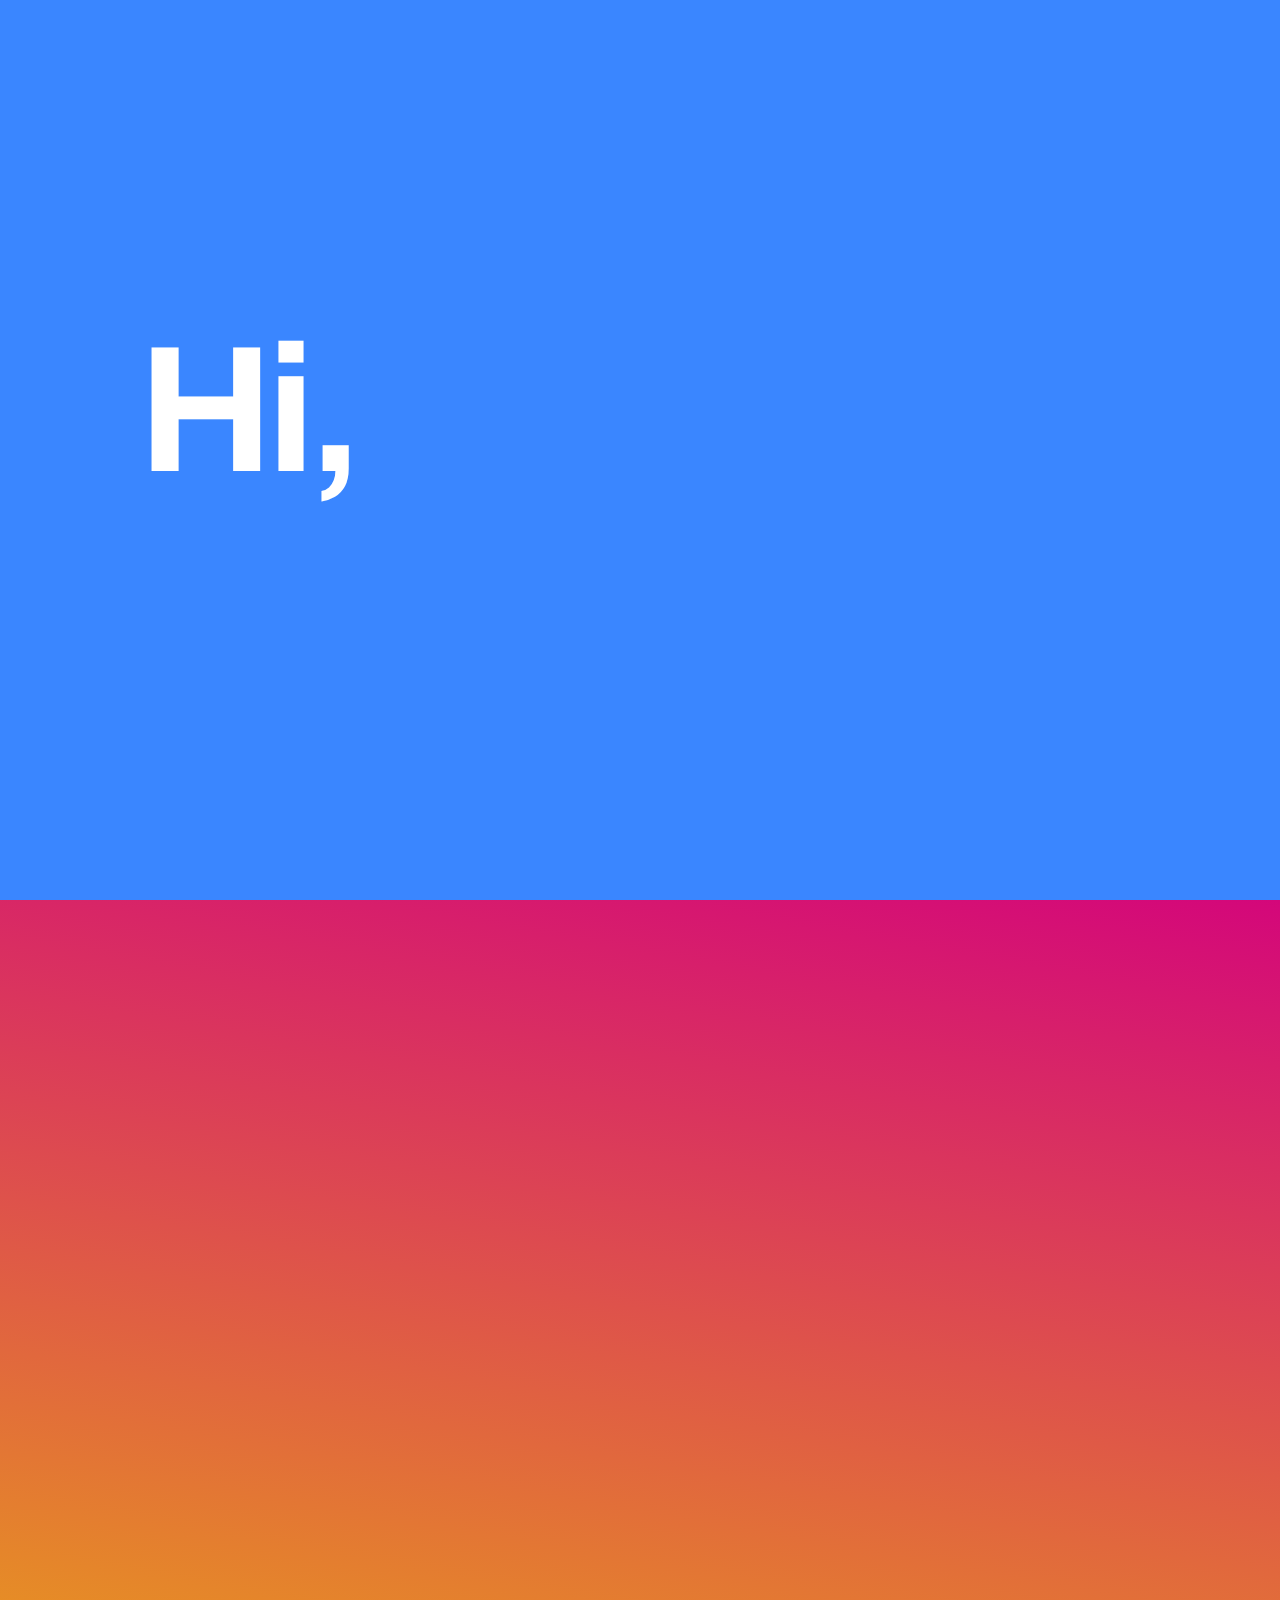
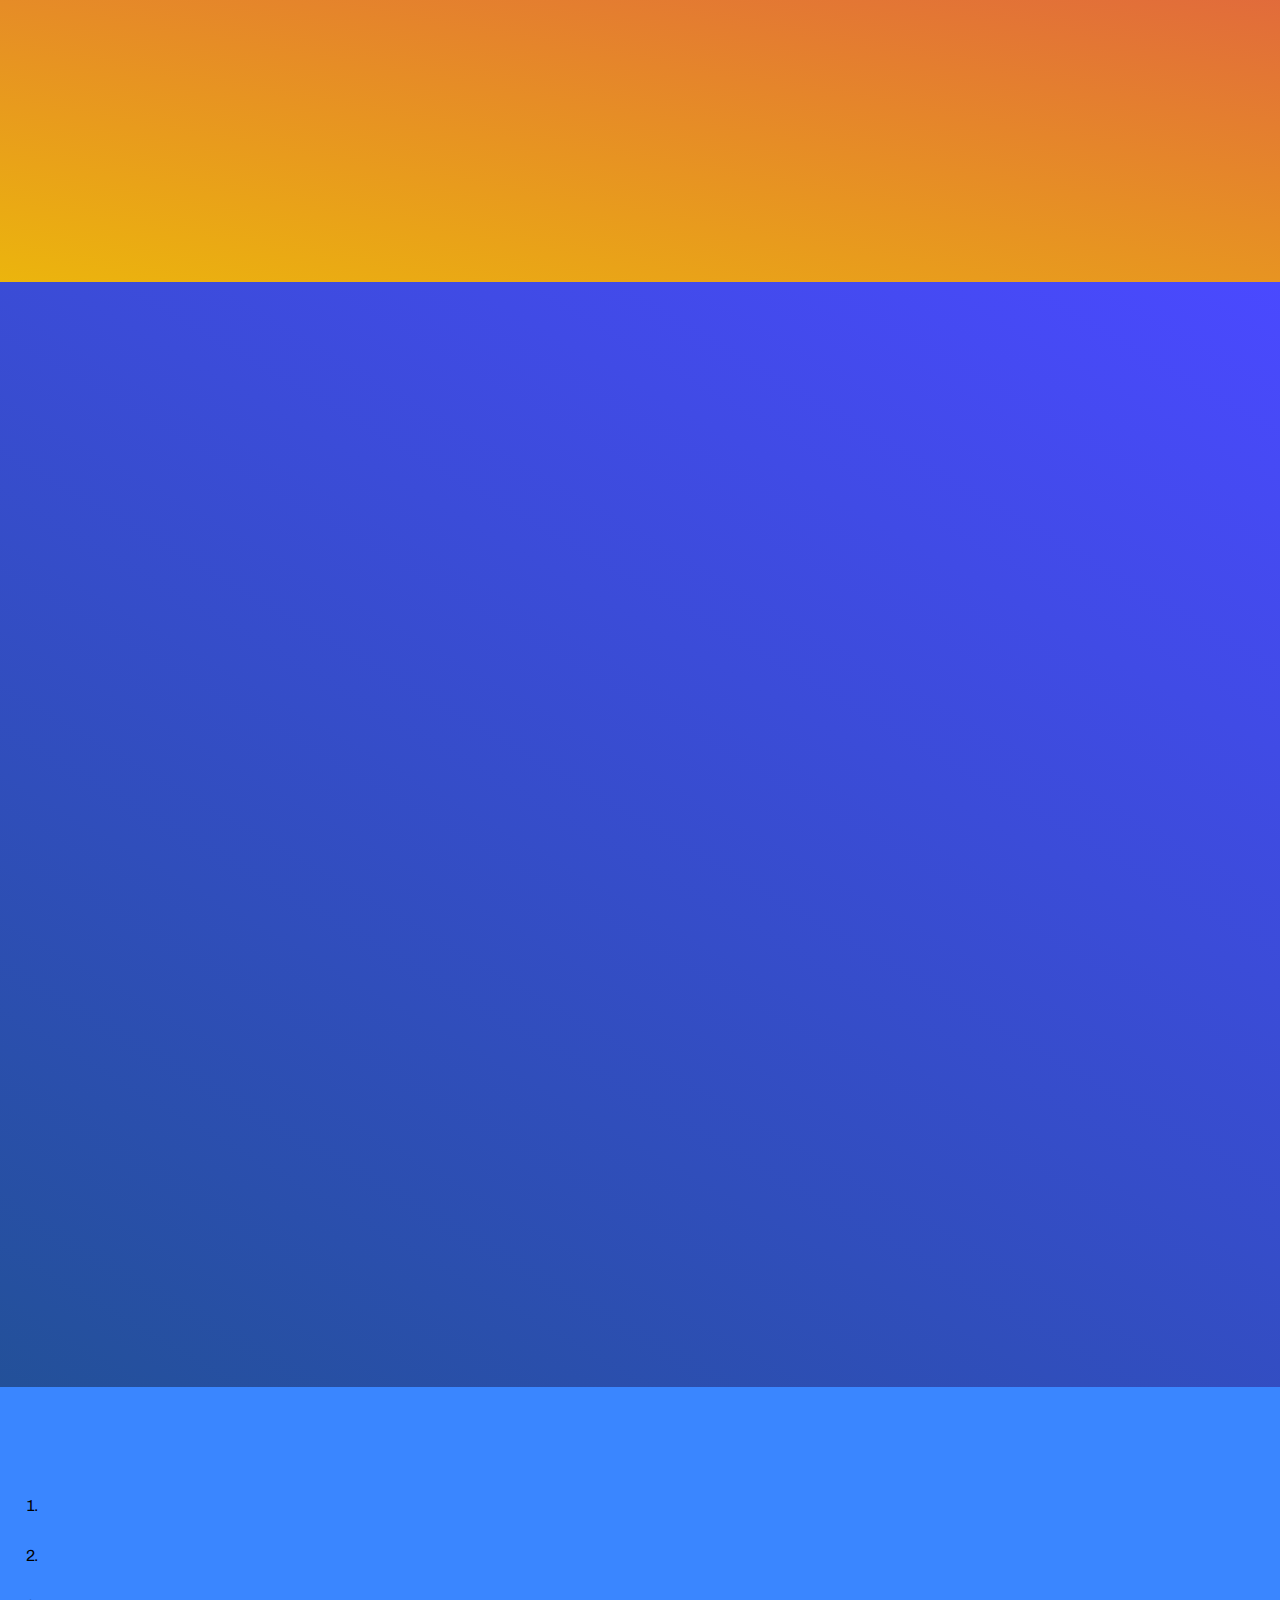
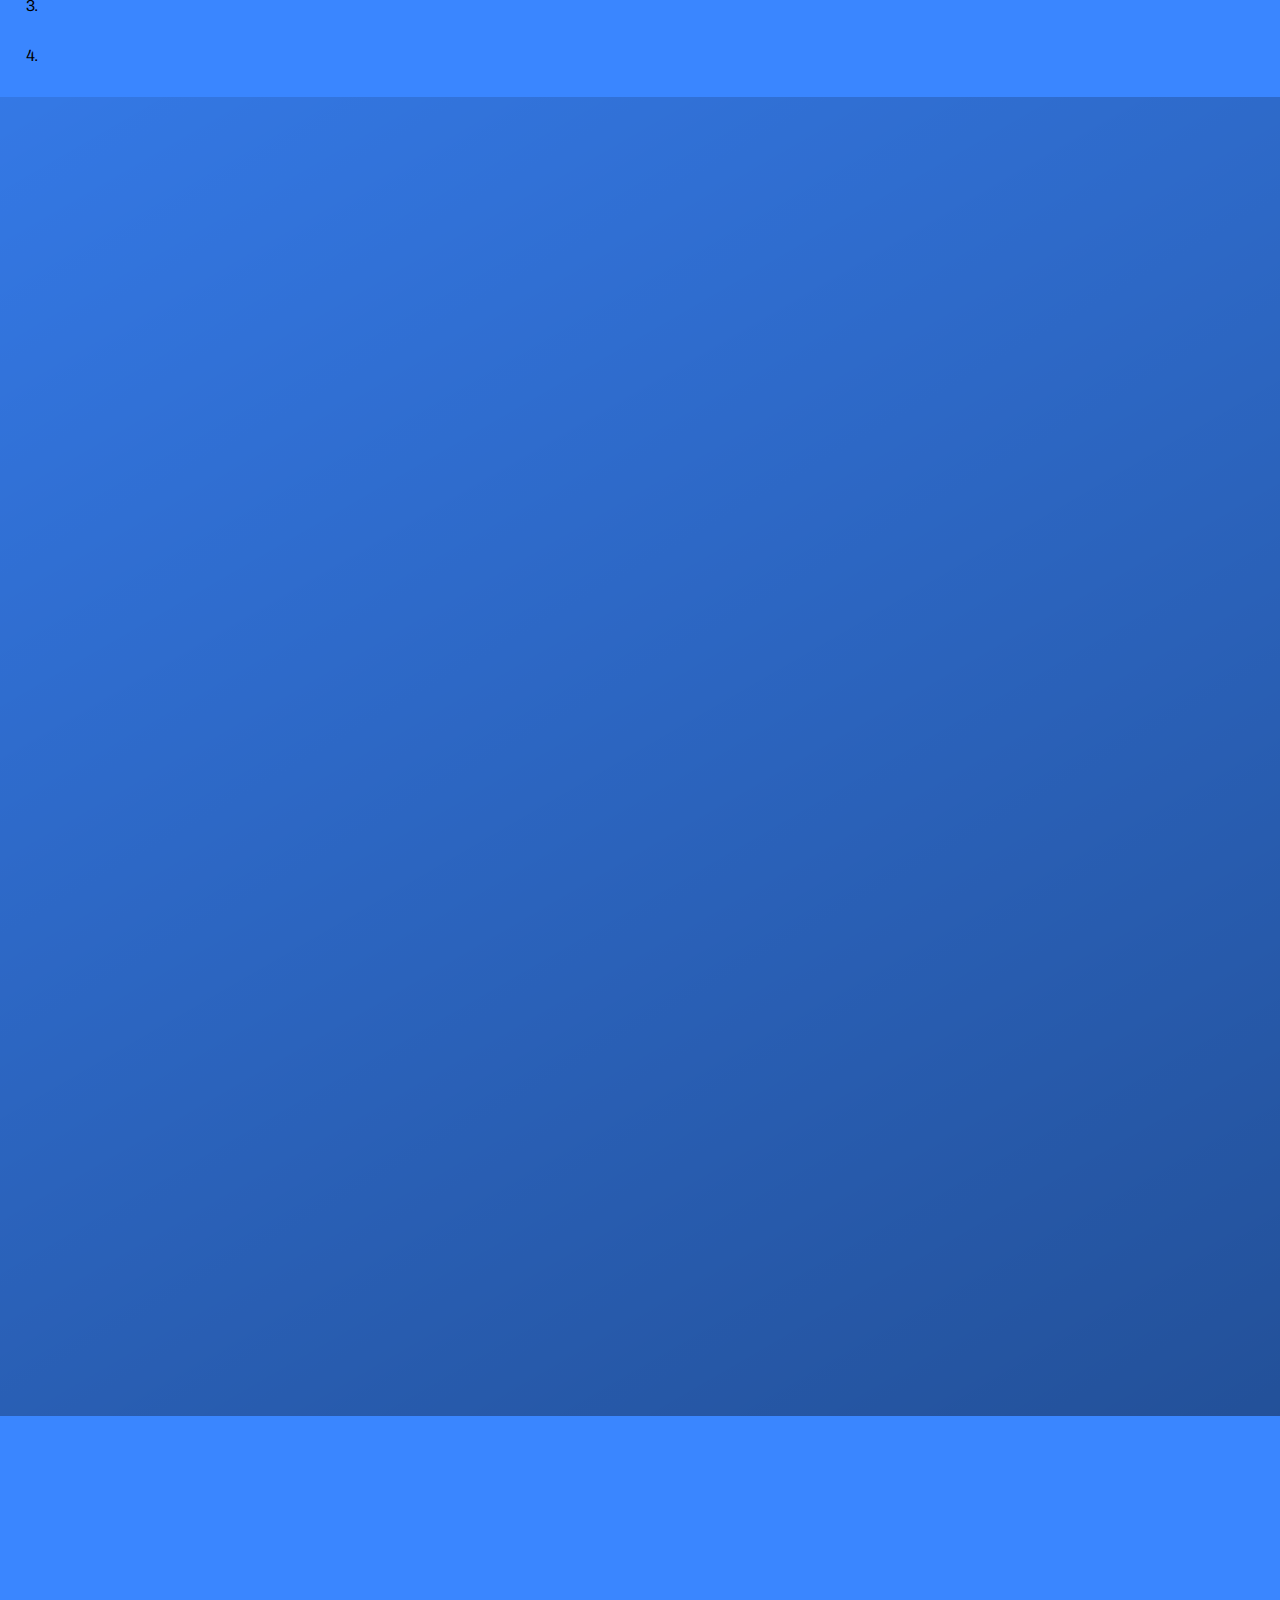
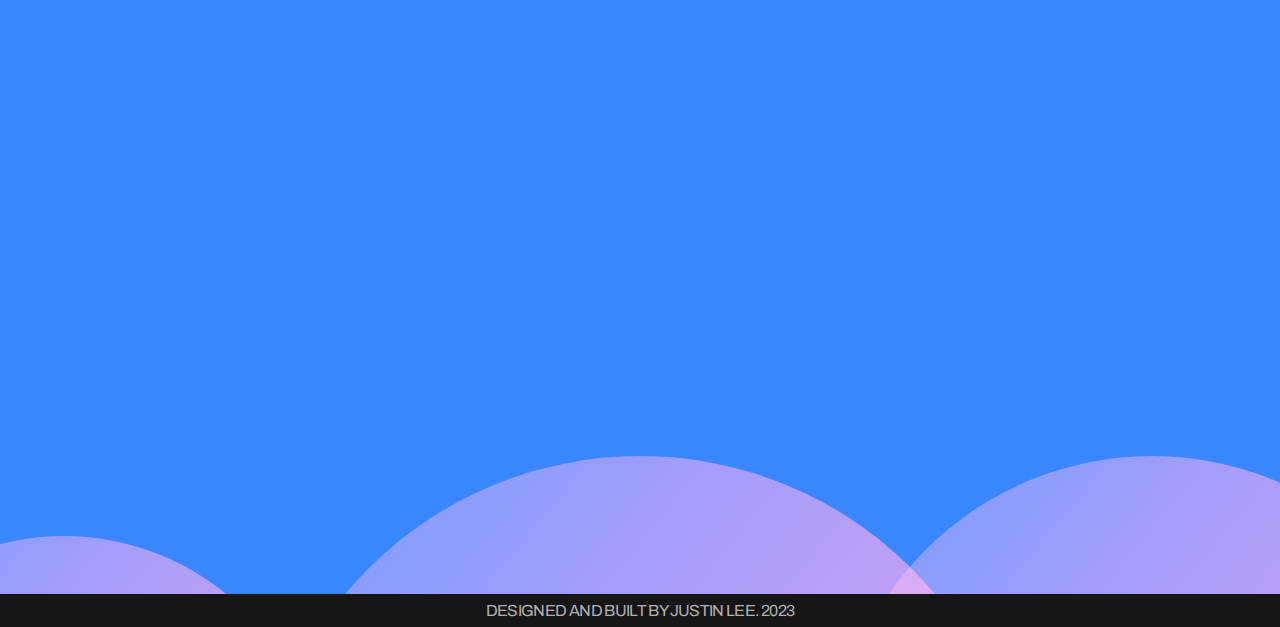
==== index.html @ e7f4d006 "updated styles" ====
<!DOCTYPE html>
<html lang="en">
  <head>
    <meta charset="UTF-8" />
    <meta name="title" content="Personal Portfolio" />
    <meta name="author" content="Justin Lee" />
    <meta name="viewport" content="width=device-width, initial-scale=1.0" />
    <link rel="icon" href="https://images2.imgbox.com/2a/5f/o9bKer4o_o.png" />
    <title>Justin Lee</title>
    <link rel="stylesheet" href="main.css" type="text/css" />
    <link rel="stylesheet" href="intro.css" type="text/css" />
    <link rel="stylesheet" href="promo.css" type="text/css" />
    <link rel="stylesheet" href="about.css" type="text/css" />
    <link rel="stylesheet" href="projects.css" type="text/css" />
    <link rel="stylesheet" href="services.css" type="text/css" />
    <link rel="stylesheet" href="links.css" type="text/css" />

    <!-- <link rel="preconnect" href="https://fonts.googleapis.com" />
    <link rel="preconnect" href="https://fonts.gstatic.com" crossorigin />
    <link
      href="https://fonts.googleapis.com/css2?family=DM+Sans:wght@400;500;700&display=swap"
      rel="stylesheet"
    /> -->
    <script
      src="https://kit.fontawesome.com/48526c312e.js"
      crossorigin="anonymous"
    ></script>

    <link rel="preconnect" href="https://fonts.googleapis.com" />
    <link rel="preconnect" href="https://fonts.gstatic.com" crossorigin />
    <link
      href="https://fonts.googleapis.com/css2?family=Archivo:ital,wght@0,100;0,200;0,300;0,400;0,500;0,600;0,700;0,800;0,900;1,100;1,200;1,300;1,400;1,500;1,600;1,700;1,800;1,900&display=swap"
      rel="stylesheet"
    />
  </head>

  <body>
    <header>
      <nav id="navbar">
        <a href="#welcome-section">
          <img
            class="logo"
            src="https://images2.imgbox.com/2a/5f/o9bKer4o_o.png"
            alt="logo"
          />
        </a>
        <div>
          <a class="nav-links" href="#projects">Work</a>
          <a class="nav-links" href="#services">Services</a>
          <a class="nav-links" href="#about">About</a>
          <a class="nav-links" href="#contact">Contact</a>
        </div>
      </nav>
    </header>
    <section id="welcome-section">
      <div class="flower-background">
        <div class="flower-box">
          <div class="flower-container flower1">
            <div class="flower-petal petal1"></div>
          </div>
          <div class="flower-container flower2">
            <div class="flower-petal petal2"></div>
          </div>
          <div class="flower-container flower3">
            <div class="flower-petal petal3"></div>
          </div>
          <div class="flower-container flower4">
            <div class="flower-petal petal4"></div>
          </div>
          <div class="flower-container flower5">
            <div class="flower-petal petal5"></div>
          </div>
        </div>
      </div>
      <div class="welcome-text">
        <h1 class="welcome-title">
          <span class="title-fade">Hi, </span>
          <span class="title-fade">I'm Justin</span>
        </h1>
        <span class="welcome-subtitle">a full-stack engineer</span>
        <a class="btn-container" href="#promo">
          <span class="welcome-btn"
            >I need a site <span class="fa fa-arrow-down"></span
          ></span>
        </a>
      </div>
    </section>
    <section id="promo">
      <div class="promo-header reveal fade-bottom">
        <h3 class="reveal fade-bottom">
          Is your web presence working for you?
        </h3>
        <span class="fa fa-magnifying-glass reveal fade-bottom mglass"></span>
        <!-- <span class="reveal fade-bottom">🔍</span> -->
      </div>

      <!-- <img
          class="my-picture reveal fade-bottom"
          src="Swope Justin _0804.jpg"
          alt="picture of me"
        /> -->
      <div class="promo-text">
        <p class="reveal fade-bottom">
          If someone wanted to check out your business, will your website draw
          them in? What will they see if they're looking you up on their phones?
          A
          <span class="reveal fade-bottom emphasized"
            >responsive & accessible web presence</span
          >
          is no longer just a 'bonus' or 'nice to have' -
          <span class="reveal fade-bottom emphasized">it is essential</span>.
        </p>
        <p class="reveal fade-bottom">
          With years of experience in design, it is my privilege to champion a
          modern and satisfying web presence to small businesses and individuals
          around me. Whether that be
          <span class="reveal fade-bottom emphasized"
            >creating a website for you</span
          >
          from the ground up, or
          <span class="reveal fade-bottom emphasized"
            >updating an existing presence for a mobile-friendly age</span
          >. Enabling an online platform for interested parties to discover and
          learn about what you offer - is what I offer. How can I help you
          today?
        </p>
      </div>
    </section>
    <section id="projects">
      <section class="projects-title">
        <h4 class="reveal fade-bottom">My work</h4>
        <span class="projects-subtitle reveal fade-bottom"
          >Here are a few of my latest projects, I invite you to explore
          them.</span
        >
      </section>

      <div class="projects-grid">
        <div class="project project-tile reveal fade-bottom">
          <span>Mainspring</span>
          <p>
            A modern layout with captivating animations for a luxury watch
            store.
          </p>
          <img
            class="project-img"
            src="mainspring.png"
            alt="watch-storefront"
          />
          <a href="https://plumsily.github.io/watch-storefront" target="_blank">
            View
          </a>
        </div>
        <div class="project project-tile reveal fade-bottom">
          <span>Salon</span>
          <p>
            A fully responsive, beautiful, and detailed website for a
            full-service salon
          </p>
          <img class="project-img" src="salon.png" alt="hair-salon" />
          <a href="https://phrygian-bristle-gum.glitch.me/" target="_blank">
            View
          </a>
        </div>
        <div class="project project-tile reveal fade-bottom">
          <span>Cuisine Restaurant</span>
          <p>Responsive and mobile-ready website for a trendy restaurant.</p>
          <img class="project-img" src="cuisine.png" alt="restaurant" />
          <a
            href="https://abyssinian-rambunctious-click.glitch.me/"
            target="_blank"
          >
            View
          </a>
        </div>
        <div class="project project-tile reveal fade-bottom">
          <span>sculptd. Premium Artwork</span>
          <p>
            A clean and modern web layout for an online bidding store of premium
            artwork.
          </p>
          <img
            class="project-img"
            src="sculpted.png"
            alt="product-landing-page"
          />
          <a
            href="https://plumsily.github.io/product-landing-page/"
            target="_blank"
          >
            View
          </a>
        </div>
        <!-- <a
          href="https://plumsily.github.io/technical-page/"
          class="project project-tile"
          target="_blank"
        >
          <img
            class="project-img"
            src="https://images2.imgbox.com/c9/30/TuPJoOMC_o.png"
            alt="technical-document-page"
          />
          MATLAB Technical Page</a
        >
        <a
          href="https://plumsily.github.io/survey-page/"
          class="project project-tile"
          target="_blank"
        >
          <img
            class="project-img"
            src="https://images2.imgbox.com/da/ae/OEgHrRts_o.png"
            alt="survey-form"
          />
          Rocket Launch Survey Form</a
        >
        <a
          href="https://plumsily.github.io/tribute-page/"
          class="project project-tile"
          target="_blank"
        >
          <img
            class="project-img"
            src="https://images2.imgbox.com/eb/34/9Pt6chip_o.png"
            alt="tribute-page"
          />
          Nujabes Tribute Page</a
        > -->
      </div>
    </section>
    <section id="services">
      <section class="services-title">
        <h5 class="reveal fade-bottom">My Services</h5>
        <p class="services-subtitle reveal fade-bottom">
          I dedicate myself to presenting my clients with completed projects
          that not only meet, but exceed, their initial vision. Knowing what to
          expect when we work together is critical - here is how I deliver
          success:
        </p>
      </section>
      <!-- <div class="services-header reveal fade-bottom">
        <h5 class="reveal fade-bottom">My Services</h5>
        <div class="icons">
          <span class="fa fa-code reveal fade-bottom"></span>
          <span class="fa fa-gears reveal fade-bottom"></span>
          <span class="fa fa-diagram-project reveal fade-bottom"></span>
          <span class="fa fa-rocket reveal fade-bottom"></span>
        </div>
      </div> -->
      <div class="icons">
        <span class="fa fa-code reveal fade-bottom"></span>
        <span class="fa fa-gears reveal fade-bottom"></span>
        <span class="fa fa-diagram-project reveal fade-bottom"></span>
        <span class="fa fa-rocket reveal fade-bottom"></span>
      </div>
      <div class="services-text">
        <!-- <p class="reveal fade-bottom">
          I dedicate myself to presenting my clients with completed projects
          that not only meet, but exceed, their initial vision. Knowing what to
          expect when we work together is critical - here is how I deliver
          success:
        </p> -->

        <ol>
          <li>
            <p class="reveal fade-bottom">
              <span>1. Consultation</span><br />
              <span
                >It all begins with a conversation where we'll pinpoint what
                this project is all about.</span
              >
            </p>
          </li>
          <li>
            <p class="reveal fade-bottom">
              <span>2. Proposal</span><br />
              <span
                >A detailed project proposal including a visual preview will be
                presented and a plan of action will be decided.</span
              >
            </p>
          </li>
          <li>
            <p class="reveal fade-bottom">
              <span>3. Creation</span><br />
              <span
                >Clients receive regular updates regarding their project status
                while I create and test it.</span
              >
            </p>
          </li>
          <li>
            <p class="reveal fade-bottom">
              <span>4. Launch & Support</span><br />
              <span
                >Peace of mind is delivered with the final project in the form
                of available ongoing support.</span
              >
            </p>
          </li>
        </ol>
      </div>
    </section>
    <section id="about">
      <div class="about-title">
        <h5 class="reveal fade-bottom">Nice to meet you! 👋</h5>
        <span class="about-subtitle reveal fade-bottom"
          >I'm a Software Engineer based in Los Angeles, CA</span
        >
      </div>

      <div class="about-container">
        <img
          class="my-picture reveal fade-bottom"
          src="Swope Justin _0804.jpg"
          alt="picture of me"
        />
        <div class="about-text">
          <!-- <div class="toolkit">
            <span class="emphasized reveal fade-bottom">Toolkit:</span>
            <span class="reveal fade-bottom"
              ><span class="">🖥️ Frontend</span> - React, EJS, HTML5/CSS,
              JavaScript, Bootstrap, Tailwind</span
            >
            <span class="reveal fade-bottom"
              ><span class="">🖧 Backend</span> - Node.js, Express, MongoDB,
              Mongoose, PostgreSQL</span
            >
          </div> -->
          <p class="reveal fade-bottom">
            Engineer, designer, tinkerer - whatever you want to call me, I'm
            someone that deeply enjoys building things that delight and satisfy
            people.
          </p>
          <p class="reveal fade-bottom">
            I'm focused on creating web applications centered on user
            experiences and needs. Having worked in the San Francisco product
            design scene for several years - I consistently find and apply
            meaningful solutions to complex technical problems.
          </p>

          <p class="reveal fade-bottom">
            When I'm not coding, you can find me spending time with my cat,
            Biscuit, drawing and building my own wooden furniture, or catching
            the last Formula 1 race.
          </p>
          <!-- <span class="reveal fade-bottom car">🏎️</span> -->
          <!-- <p class="reveal fade-bottom">
            My interest in web development was spurred back in college, when I
            started hacking together websites for online drop-shipping stores.
            While I studied mechanical engineering at UC Berkeley - and managed
            to work on consumer tech products for a few years - I could never
            quite forget the thrill of being able to build and deploy digital
            ideas seemingly overnight. Eventually, I committed to bring my
            experiences in physical product development to the software arena -
            where I continue to enjoy to build using the almost limitless
            opportunity of technology.
          </p> -->
          <!-- <p class="reveal fade-bottom">
            I love the challenge of figuring something out and have been able to
            quickly learn and integrate myself in a variety of skills:
          </p> -->
        </div>
      </div>
      <div class="toolkit-section">
        <div class="toolkit-row">
          <span class="reveal fade-bottom toolkit-title">Frontend</span>
          <div class="toolkit-items reveal fade-bottom">
            <span>React</span>
            <span>HTML5/CSS</span>
            <span>JavaScript</span>
            <span>Bootstrap</span>
            <span>Tailwind</span>
          </div>
        </div>
        <div class="toolkit-row">
          <span class="reveal fade-bottom toolkit-title">Backend</span>
          <div class="toolkit-items reveal fade-bottom">
            <span>Node</span>
            <span>Express</span>
            <span>MongoDB/Mongoose</span>
            <span>PostgreSQL</span>
          </div>
        </div>
      </div>
    </section>
    <section id="contact">
      <div class="contact-title">
        <h6 class="reveal fade-bottom">Want to work together?</h6>
        <span class="reveal fade-bottom contact-subtitle"
          >I am currently accepting new freelance clients and interesting
          project opportunities.</span
        >
        <div class="reveal fade-bottom contact-subheading">
          <span class="contact-subtitle"
            >Email me at: <span>plumsylee@gmail.com</span></span
          >
          <span class="contact-subtitle">Or send me a quick message here!</span>
        </div>
      </div>

      <div class="links-section">
        <a
          id="profile-link"
          href="https://twitter.com/plumsily"
          target="_blank"
          class="link"
          ><i class="fa-brands fa-twitter"></i
        ></a>
        <a
          id="profile-link"
          href="https://github.com/plumsily"
          target="_blank"
          class="link"
          ><i class="fa-brands fa-github"></i
        ></a>
        <a
          id="profile-link"
          href="https://www.linkedin.com/in/justinsangwonlee/"
          target="_blank"
          class="link"
          ><i class="fa-brands fa-linkedin"></i
        ></a>
      </div>
      <form
        id="form"
        action="https://docs.google.com/forms/d/e/1FAIpQLSebi1848Mfo8B-PsGxxyJ_kVkogOlmpuhtpy53F8nLShS9ZLw/formResponse?"
        enctype="text/plain"
        target="hidden_iframe"
      >
        <div class="reveal fade-bottom">
          <label for="entry.321751658"
            >Name:
            <input
              type="text"
              name="entry.321751658"
              class="entry"
              id="entry.321751658"
            />
          </label>
        </div>
        <div class="reveal fade-bottom">
          <label for="entry.1488843770"
            >Email:
            <input
              type="text"
              name="entry.1488843770"
              class="entry"
              id="entry.1488843770"
            />
          </label>
        </div>
        <div class="reveal fade-bottom">
          <label>Comments:</label>
          <br />
          <textarea
            name="entry.1542837341"
            class="entry"
            id="entry.1542837341"
            rows="12"
            cols="35"
            placeholder="Send your comments to me!"
          ></textarea>
        </div>
        <div class="reveal fade-bottom">
          <button type="submit" id="submit" name="submit" value="Send">
            <span>Send</span>
            <svg
              aria-hidden="true"
              focusable="false"
              class="loader loading"
              viewBox="0 0 38 38"
            >
              <g
                transform="translate(2 2)"
                stroke="currentColor"
                stroke-width="4"
                fill-rule="evenodd"
              >
                <circle
                  class="st0"
                  stroke-opacity=".5"
                  cx="17"
                  cy="17"
                  r="16.5"
                ></circle>
                <path
                  class="st1"
                  d="M33.5 17C33.5 7.9 26.1.5 17 .5"
                  transform="rotate(249.767 17 17)"
                >
                  <animateTransform
                    accumulate="none"
                    additive="replace"
                    attributeName="transform"
                    calcMode="linear"
                    dur="1s"
                    from="0 17 17"
                    repeatCount="indefinite"
                    restart="always"
                    to="360 17 17"
                    type="rotate"
                  ></animateTransform>
                </path>
              </g>
            </svg>
          </button>
        </div>
      </form>
      <iframe
        name="hidden_iframe"
        id="hidden_iframe"
        style="display: none"
        onload="if(submitted) {}"
      ></iframe>
      <div class="petalbubble bubble1"></div>
      <div class="petalbubble bubble2"></div>
      <div class="petalbubble bubble3"></div>
    </section>
    <footer>
      <span class="footer-text">
        Designed and built by Justin Lee.
        <span class="fa fa-copyright"></span> 2023
      </span>
    </footer>
    <script src="index.js"></script>
    <script>
      const form = document.getElementById("form");
      var btn = document.getElementById("button");

      form.addEventListener("submit", function (event) {
        // event.preventDefault();
        const button = form.querySelector("button");
        button.classList.add("loading");
        button.disabled = true;
        setTimeout(() => {
          button.classList.remove("loading");
          button.value = "Success!";
          button.innerHTML = "Success!";
          button.style.color = "black";
        }, 1500);
      });
    </script>
  </body>
</html>
---- main.css ----
/* BASE */

* {
  letter-spacing: -0.04em;
  box-sizing: border-box;
}
p {
  letter-spacing: 0;
}
/* SCROLLING */
html {
  scroll-behavior: smooth;
}
html::-webkit-scrollbar {
  display: none;
  width: 10px;
  height: 20px;
}
html::-webkit-scrollbar-track {
  background: rgba(0, 0, 0, 0);
}
html::-webkit-scrollbar-thumb {
  width: 10px;
  border-radius: 5px;
  background-color: rgb(146, 201, 252);
}

/* NAVBAR */
#navbar {
  display: flex;
  justify-content: space-between;
  align-items: start;
  padding: 1rem 1rem;
  position: fixed;
  top: 0;
  left: 0;
  width: 100vw;
  height: max-content;
  z-index: 100;
}
.logo {
  width: 60px;
  height: 60px;
  /* padding-left: 10px; */
  transition: transform 300ms;
}
.logo:hover {
  transform: scale(1.1);
}
#navbar > div {
  display: flex;
  gap: 0.7rem;
}
.nav-links {
  font-size: 20px;
  font-weight: 500;
  padding: 1rem 2rem;
  backdrop-filter: blur(10px);
  border: 2px solid white;
  border-radius: 9999px;
  text-decoration: none;
  text-transform: uppercase;
  color: white;
  display: inline-block;
  transition: all 300ms ease;
}
.nav-links:hover {
  transform: translateY(-5px);
  /* filter: drop-shadow(0px 10px 20px rgba(255, 179, 58, 0.5)); */
  /* text-shadow: 1px 1px 7px rgba(68, 68, 68, 0.7); */
  font-weight: 600;
  color: black;
  border-color: #89fc00;
  background-color: #89fc00;
  /* border-color: #ffb33a;
  background-color: #ffb33a; */
  transition: all 150ms cubic-bezier(0.165, 0.84, 0.44, 1);
}

/* BODY */

body {
  /* background: linear-gradient(-45deg, #615eff, #5683ff, #23a6d5, #23d5ab);
  animation: move-background 24s ease infinite;
  background-size: 400% 400%; */
  background-color: #3a86ff;
  color: black;
  padding: 0;
  margin: 0;
  font-family: "Archivo", Helvetica, Arial, sans-serif;
  /* font-family: "DM Sans", sans-serif; */
  position: relative;
  overflow: overlay;
}
@keyframes move-background {
  0% {
    background-position: 0% 50%;
  }
  50% {
    background-position: 100% 50%;
  }
  100% {
    background-position: 0% 50%;
  }
}
footer {
  display: flex;
  justify-content: center;
  align-items: center;
  font-size: 16px;
  padding: 0.5rem 1rem;
  background-color: rgb(22, 22, 22);
}
.footer-text {
  /* padding-top: 10px; */
  text-transform: uppercase;
  text-align: center;
  width: 100vw;
  height: 100%;
  color: rgb(177, 177, 177);
  /* background: #23d5ab; */
}
@media (max-width: 400px) {
  .logo {
    width: 30px;
    height: 30px;
    padding-left: 20px;
    padding-right: 20px;
  }
  #navbar {
    justify-content: start;
    align-items: center;
  }
  .nav-links {
    font-size: 18px;
    padding: 0 15px;
  }
  body {
    background-size: 200% 200%;
  }
  .footer-text {
    font-size: 16px;
    height: auto;
    padding-left: 3rem;
    padding-right: 3rem;
    padding-top: 5px;
    padding-bottom: 5px;
    text-align: center;
  }
}

#navbar,
.links-section {
  animation: fade 1000ms ease-out 2000ms 1 normal forwards;
  opacity: 0;
}

.title-fade:first-of-type {
  display: inline-block;
  animation: fade-top 1.1s ease 0s 1 normal forwards,
    fade-delay 1.1s ease 0s 1 normal forwards;
}
.title-fade:nth-child(2) {
  display: inline-block;
  opacity: 0;
  animation: fade-top 1.1s ease 800ms 1 normal forwards,
    fade-delay 1.1s ease 800ms 1 normal forwards;
}
.welcome-subtitle,
.btn-container {
  opacity: 0;
  animation: fade-bottom 1.1s ease 1800ms 1 normal forwards,
    fade-delay 1.1s ease 1800ms 1 normal forwards;
}

.reveal {
  overflow: hidden;
  position: relative;
  opacity: 0;
}

.reveal.active {
  overflow: hidden;
}

.active.fade-bottom {
  animation: fade-bottom 1s ease 0s 1 normal forwards,
    fade-delay 1s ease 0s 1 normal forwards;
  /* animation: fade-bottom 1s ease, fade 1s ease; */
}

@keyframes fade {
  from {
    opacity: 0;
  }
  to {
    opacity: 1;
  }
}

@keyframes fade-delay {
  0%,
  30% {
    opacity: 0;
  }
  100% {
    opacity: 1;
  }
}

@keyframes fade-bottom {
  0% {
    transform: translateY(100px);
  }
  100% {
    transform: translateY(0);
  }
}
@keyframes fade-top {
  0% {
    transform: translateY(-100px);
  }
  100% {
    transform: translateY(0);
  }
}
---- intro.css ----
/* INTRO SECTION */

#welcome-section {
  display: grid;
  grid-template-columns: 10vw 80vw 10vw;
  grid-template-rows: 100vh;
  grid-template-areas: "side" "middle" "side";
  overflow: hidden;
  margin-top: 0;
  height: 100vh;
  font-size: 8rem;
  position: relative;
}
.welcome-text {
  grid-column: 2/3;
  grid-row: 1;
  display: flex;
  justify-content: center;
  align-items: center;
  flex-direction: column;
  position: relative;
}
.welcome-title {
  margin: 0 auto;
  font-size: 20vh;
  color: white;
  /* background: white; */
  /* background: -webkit-radial-gradient(
    rgb(162, 255, 178),
    rgb(162, 255, 178),
    rgba(162, 255, 178, 0.4)
  ); */
  /* -webkit-background-clip: text;
  background-clip: text;
  -webkit-text-fill-color: transparent; */
}
.welcome-subtitle {
  margin: 0 auto;
  font-size: 8vh;
  font-weight: 600;
  background: white;
  /* background: -webkit-radial-gradient(
    rgb(162, 255, 178),
    rgb(162, 255, 178),
    rgb(162, 255, 178),
    rgba(162, 255, 178, 0.4)
  ); */
  -webkit-background-clip: text;
  background-clip: text;
  -webkit-text-fill-color: transparent;
}
.btn-container {
  width: 100%;
  position: absolute;
  bottom: 0;
  left: 0;
  margin: 0 auto;
  display: flex;
  justify-content: center;
  margin-bottom: 1rem;
  text-decoration: none;
}
.welcome-btn {
  position: relative;
  text-align: center;
  font-size: 20px;
  font-weight: 600;
  padding: 1rem 2rem;
  border: 2px solid white;
  border-radius: 9999px;
  color: white;
  display: inline-block;
  transition: all 300ms ease;
  display: flex;
  align-items: center;
  gap: 0.5rem;
}
.welcome-btn:hover {
  transform: translateY(-5px);
  color: black;
  border-color: #89fc00;
  background-color: #89fc00;
  transition: all 150ms cubic-bezier(0.165, 0.84, 0.44, 1);
}

.flower-background {
  grid-column: 2/3;
  grid-row: 1;
  top: 0;
  left: 0;
  width: 100%;
  height: 100vh;
  z-index: -1;
  display: flex;
  justify-content: center;
  align-items: center;
}
.flower-box {
  height: 40vw;
  width: 40vw;
  padding: 0;
  margin: 0;
  animation: flower-rotate 10s ease-in-out infinite alternate-reverse;
}
.flower-container {
  position: absolute;
  width: 40vw;
  height: 40vw;
}
.flower-petal {
  top: 0;
  margin: 0 auto;
  width: 45%;
  height: 45%;
  border-radius: 50%;
  /* background-color: rgb(253, 148, 10); */
  /* background-color: rgba(237, 91, 18, 1); */
  /* background: linear-gradient(
    180deg,
    rgba(255, 207, 251, 0.3),
    rgba(255, 162, 239, 1)
  ); */
  opacity: 0.8;
  transform-origin: 0 -100%;
  animation: petal-grow 10s ease-in-out infinite alternate-reverse;
}
@keyframes petal-grow {
  0% {
    transform: translate(0, 0) scale(1);
    opacity: 0.9;
    filter: blur(1px);
    background-color: rgba(220, 0, 115, 0.95);
  }
  5% {
    transform: translate(0, 0) scale(1);
    opacity: 0.9;
    filter: blur(1px);
    background-color: rgba(220, 0, 115, 0.95);
  }
  15% {
    background-color: rgba(220, 0, 115, 0.95);
  }
  100% {
    transform: translate(0, 50%) scale(3);
    filter: blur(60px);
    background-color: rgb(10, 14, 253);
  }
}
.flower2 {
  transform: rotate(72deg);
}
.flower3 {
  transform: rotate(144deg);
}
.flower4 {
  transform: rotate(216deg);
}
.flower5 {
  transform: rotate(288deg);
}

@keyframes flower-rotate {
  0% {
    transform: rotate(0deg);
  }
  5% {
    transform: rotate(0deg);
  }
  100% {
    transform: rotate(360deg);
  }
}
@media (max-width: 400px) {
  #welcome-section {
    grid-template-columns: 5vw 90vw 5vw;
  }
  .welcome-title {
    margin: 0 auto 2rem auto;
    font-size: 20vw;
    font-weight: 700;
    text-align: center;
  }
  .welcome-subtitle {
    margin: 0 auto;
    font-size: 8vw;
    font-weight: 700;
    text-align: center;
  }
  .flower-box {
    height: 90vw;
    width: 90vw;
  }
  .flower-container {
    width: 90vw;
    height: 90vw;
  }
}
---- promo.css ----
#promo {
  height: max-content;
  width: 100%;
  /* background-color: #513aff; */
  /* background-color: rgba(0, 0, 0, 0.4); */
  background: linear-gradient(
    190deg,
    rgba(220, 0, 115, 0.95),
    rgba(245, 183, 0, 0.95)
  );
  display: flex;
  gap: 6rem;
  /* flex-direction: column; */
  justify-content: center;
  padding: 10rem 15%;
}
.promo-header {
  display: flex;
  flex-direction: column;
  justify-content: center;
  align-items: center;
  height: full;
  width: 40%;
  font-size: 60px;
  gap: 3rem;
}
#promo h3 {
  margin: 0;
  font-size: 60px;
  font-weight: 500;
  /* margin: auto; */
  text-align: center;
  color: #89fc00;
}

.promo-text {
  letter-spacing: -0.01rem;
  width: 60%;
  align-self: start;
  display: flex;
  flex-direction: column;
  gap: 2rem;
  color: white;
  font-size: 22px;
  font-weight: 300;
  line-height: 1.5em;
}

.mglass {
  font-size: 40px;
  /* font-weight: 500; */
  padding: 0.5em 4em;
  border: 3px solid #89fc00;
  border-radius: 9999px;
  color: #89fc00;
}

.emphasized {
  font-weight: 600;
  font-style: italic;
  font-size: 1.2em;
  letter-spacing: normal;
}

@media (max-width: 400px) {
  #promo {
    padding-top: 3rem;
    padding-bottom: 2rem;
  }
  #promo h2 {
    font-size: 40px;
    margin: 0 5px 2rem 5px;
  }
  .promo-container {
    grid-template-columns: 1fr;
    grid-gap: 0;
  }
  .my-picture {
    justify-self: center;
    width: 75vw;
  }
  .promo-container p {
    margin: 2rem auto 2rem auto;
    align-self: center;
    justify-self: center;
    width: 75vw;
    font-size: 16px;
  }
  .promo-text ul {
    margin-left: 2rem;
    font-size: 16px;
  }
}
---- about.css ----
#about {
  min-height: 100vh;
  max-height: max-content;
  width: 100%;
  /* background-color: #513aff; */
  /* background-color: rgba(0, 0, 0, 0.4); */
  background: linear-gradient(-30deg, rgba(0, 0, 0, 0.4), rgba(0, 0, 0, 0.1));
  display: flex;
  gap: 4rem;
  flex-direction: column;
  justify-content: space-evenly;
  padding: 10rem 15%;
}
#about h5 {
  margin: 0;
  font-size: 60px;
  font-weight: 600;
  text-align: center;
  color: #89fc00;
}
.about-title {
  display: flex;
  flex-direction: column;
  gap: 2rem;
  align-items: center;
  justify-content: center;
}
.about-subtitle {
  letter-spacing: -0.01rem;
  color: white;
  text-align: center;
  font-size: 26px;
}
.about-container {
  display: grid;
  grid-template-columns: 1fr 1fr;
  width: 100%;
  grid-gap: 5vw;
}
.my-picture {
  align-self: start;
  justify-self: end;
  height: auto;
  width: 30vw;
  border-radius: 10px;
  /* filter: sepia(80%) brightness(80%) hue-rotate(-20deg) contrast(105%);
  transition: transform 300ms, filter 300ms; */
}
.my-picture:hover {
  transform: scale(1.05);
  filter: sepia(0%) brightness(100%) hue-rotate(0deg);
}
.about-container p {
  margin: 0;
  width: 30vw;
  font-size: 22px;
}
.about-text {
  align-self: start;
  display: flex;
  flex-direction: column;
  justify-content: center;
  height: 100%;
  gap: 3rem;
  font-size: 22px;
  color: white;
  font-weight: 300;
  letter-spacing: normal;
  line-height: 1.5em;
}
.about-text ul {
  margin-left: -10px;
  font-size: 20px;
}
.toolkit {
  display: flex;
  flex-direction: column;
  gap: 0.5rem;
}
.toolkit-section {
  display: flex;
  flex-direction: column;
  justify-content: center;
  align-items: center;
  gap: 2rem;
  font-size: 20px;
  color: white;
}
.toolkit-row {
  display: flex;
  flex-direction: row;
  align-items: center;
  gap: 1rem;
  font-size: 20px;
  color: white;
}
.toolkit-items {
  display: flex;
  flex-direction: row;
  gap: 0.5rem;
  justify-content: center;
}
.toolkit-title {
  font-size: 1em;
  font-weight: 600;
  text-transform: uppercase;
}
.toolkit-items > span {
  font-weight: 500;
  font-size: 20px;
  padding: 0.5rem 1.5rem;
  border: 2px solid #89fc00;
  color: #89fc00;
  border-radius: 9999px;
  letter-spacing: normal;
  height: max-content;
  width: max-content;
}

.about-container .car {
  z-index: -10;
  font-size: 40px;
  align-self: flex-end;
  width: max-content;
  height: max-content;
  padding: 1rem 1rem;
  /* display: inline-block; */
  animation: car 5000ms ease-in-out 150ms infinite normal none;
}

@keyframes car {
  0% {
    opacity: 0;
    transform: translateX(0px);
  }
  10%,
  15% {
    opacity: 1;
    transform: translateX(-50px);
  }
  100% {
    opacity: 0;
    transform: translateX(-50vw);
  }
}

@media (max-width: 400px) {
  #about {
    padding-top: 3rem;
    padding-bottom: 2rem;
  }
  #about h2 {
    font-size: 40px;
    margin: 0 5px 2rem 5px;
  }
  .about-container {
    grid-template-columns: 1fr;
    grid-gap: 0;
  }
  .my-picture {
    justify-self: center;
    width: 75vw;
  }
  .about-container p {
    margin: 2rem auto 2rem auto;
    align-self: center;
    justify-self: center;
    width: 75vw;
    font-size: 16px;
  }
  .about-text ul {
    margin-left: 2rem;
    font-size: 16px;
  }
}
---- projects.css ----
/* WORK SECTION */
#projects {
  min-height: 100vh;
  max-height: max-content;
  width: 100%;
  background: linear-gradient(
    30deg,
    rgba(0, 0, 0, 0.4),
    rgba(78, 58, 255, 0.8)
  );
  /* background-color: rgba(0, 0, 0, 0.4); */
  display: flex;
  gap: 6rem;
  flex-direction: column;
  justify-content: space-evenly;
  /* padding-bottom: 7rem; */
  padding: 10rem 10%;
}
#projects h4 {
  margin: 0;
  font-size: 60px;
  font-weight: 600;
  text-align: center;
  color: #89fc00;
  text-transform: uppercase;
}
.projects-title {
  display: flex;
  flex-direction: column;
  gap: 2rem;
  align-items: center;
  justify-content: center;
}
.projects-subtitle {
  letter-spacing: -0.01rem;
  color: white;
  text-align: center;
  font-size: 26px;
}
.projects-grid {
  display: grid;
  grid-template-columns: repeat(4, 1fr);
  margin: 0rem 5rem 0rem 5rem;
  /* align-items: center; */
  grid-gap: 4rem;
}
.project-tile {
  font-size: 22px;
  letter-spacing: -0.01rem;
  position: relative;
  display: flex;
  gap: 1.5rem;
  flex-direction: column;
  justify-content: center;
  align-items: start;
  /* border-radius: 20px; */
  padding-bottom: 20px;
  text-decoration: none;
  transition: color 300ms, transform 300ms, box-shadow 300ms;
  color: white;
  background: transparent;
  z-index: 1;
  opacity: 0;
}
.project-tile > span {
  font-size: 26px;
}

.project-img {
  /* margin-top: 60px;
  margin-bottom: 20px; */
  width: 100%;
  height: 100%;
  border-radius: 10px;
  object-fit: cover;
  z-index: 0;
}
.project-tile p {
  margin: 0;
  font-weight: 200;
  letter-spacing: 0;
  /* text-align: center; */
  font-size: 18px;
  line-height: 1.5em;
}

.project-tile a:last-child {
  font-size: 20px;
  padding: 0.8rem 1.6rem;
  border: 2px solid white;
  border-radius: 9999px;
  text-decoration: none;
  color: white;
  display: inline-block;
  transition: all 300ms ease;
  align-self: flex-end;
}
.project-tile a:hover {
  transform: translateY(-5px);
  /* filter: drop-shadow(0px 10px 20px rgba(255, 179, 58, 0.5)); */
  /* text-shadow: 1px 1px 7px rgba(68, 68, 68, 0.7); */
  font-weight: 600;
  color: black;
  border-color: #89fc00;
  background-color: #89fc00;
  /* border-color: #ffb33a;
  background-color: #ffb33a; */
  transition: all 150ms cubic-bezier(0.165, 0.84, 0.44, 1);
}
@media (max-width: 1600px) {
  .projects-grid {
    grid-template-columns: repeat(2, 1fr);
  }
}
@media (max-width: 400px) {
  #projects {
    padding-top: 3rem;
    padding-bottom: 5rem;
  }
  #projects h2 {
    font-size: 40px;
    margin: 0 5px 2rem 5px;
  }
  .projects-grid {
    grid-template-columns: 1fr;
    grid-gap: 0;
    margin: 0rem 3rem 0rem 3rem;
  }
}

#projects .projects-grid .reveal:nth-child(1) {
  animation-delay: 0ms;
}
#projects .projects-grid .reveal:nth-child(2) {
  animation-delay: 100ms;
}
#projects .projects-grid .reveal:nth-child(3) {
  animation-delay: 200ms;
}
#projects .projects-grid .reveal:nth-child(4) {
  animation-delay: 300ms;
}
---- links.css ----
#contact {
  height: auto;
  flex-direction: column;
  justify-content: center;
  align-items: center;
  padding-top: 5rem;
  padding-bottom: 6rem;
  position: relative;
  overflow: hidden;
}

#contact h2 {
  margin: 0 auto 5rem auto;
  font-size: 44px;
  font-weight: 500;
  text-align: center;
  color: rgb(162, 255, 178);
}

.links-section {
  display: flex;
  flex-direction: column;
  justify-content: center;
  align-items: center;
  width: 80px;
  position: fixed;
  bottom: 10px;
  left: 0;
  height: auto;
  z-index: 99;
}
.link {
  font-size: 30px;
  width: 40px;
  padding: 10px 30px;
  color: white;
  transition: color 200ms, transform 200ms;
  position: relative;
  z-index: 1;
}
.link:hover {
  transform: translateY(-2px);
  color: rgb(162, 255, 178);
}

label {
  font-size: 18px;
}
.entry {
  width: 100%;
  margin: 5px auto 5px auto;
  font-family: "DM Sans", sans-serif;
  font-size: 18px;
  border-radius: 8px;
  border: 1px solid transparent;
  box-sizing: border-box;
  padding: 10px 10px;
}

#form {
  width: 40%;
  margin: 0 auto;
}

#submit {
  width: 100%;
  height: 40px;
  font-size: 18px;
  font-family: "DM Sans", sans-serif;
  border-radius: 8px;
  border: 1px solid transparent;
  background-color: #23cfd5;
  position: relative;
  z-index: 1;
  transition: background-color 200ms, transform 200ms;
  margin-top: 15px;
  cursor: pointer;
  z-index: 1;
}
#submit:hover {
  background-color: rgb(162, 255, 178);
  transform: scale(1.01);
}
button * {
  transition: opacity 0.3s ease-in;
}
button .loader {
  position: absolute;
  display: block;
  fill: transparent;
  top: calc(50% - 0.75rem);
  left: calc(50% - 0.75rem);
  width: 1.5rem;
  height: 1.5rem;
  animation: rotating 1.5s linear infinite;
  display: none;
  opacity: 0;
}
.success {
  position: absolute;
  width: 100%;
  height: 100%;
  border-radius: 5px;
  display: block;
  fill: transparent;
  display: none;
  opacity: 0;
}
@-webkit-keyframes rotating {
  0% {
    transform: rotate(0deg);
  }
  to {
    transform: rotate(1turn);
  }
}
@keyframes rotating {
  0% {
    transform: rotate(0deg);
  }
  to {
    transform: rotate(1turn);
  }
}
button.loading span {
  color: transparent;
  opacity: 0;
}
button.loading .loader {
  fill: transparent;
  display: block;
  opacity: 1;
}

.petalbubble {
  position: absolute;
  top: 40rem;
  margin: 0 auto;
  background: linear-gradient(
    130deg,
    rgba(255, 207, 251, 0.3),
    rgba(255, 162, 239, 1)
  );
}
.bubble1 {
  width: 50vw;
  height: 50vw;
  right: -12rem;
  border-radius: 50%;
  animation: bubble-grow 15s ease-in-out infinite;
  z-index: -1;
}
.bubble2 {
  width: 40vw;
  height: 40vw;
  left: -12rem;
  top: 45rem;
  border-radius: 50%;
  animation: bubble-grow 17s ease-in-out infinite;
  z-index: -2;
}
.bubble3 {
  width: 60vw;
  height: 60vw;
  top: 40rem;
  left: 20vw;
  border-radius: 50%;
  animation: bubble-grow 13s ease-in-out infinite alternate-reverse;
  z-index: -3;
}
@keyframes bubble-grow {
  50% {
    transform: scale(1.1);
  }
}
@media (max-width: 400px) {
  #contact {
    padding-top: 2rem;
    padding-bottom: 3rem;
  }
  #contact h2 {
    font-size: 40px;
    margin: 0 5px 2rem 5px;
  }
  #form {
    width: 70%;
  }
  label {
    font-size: 16px;
  }
  .entry {
    margin: 3px auto 3px auto;
    font-size: 12px;
    padding: 8px 8px;
  }
  .link {
    font-size: 25px;
    width: 40px;
    padding: 10px 30px;
  }
  .petalbubble {
    top: 32rem;
  }
  .bubble1 {
    width: 70vw;
    height: 70vw;
    right: -8rem;
  }
  .bubble2 {
    width: 40vw;
    height: 40vw;
    left: -5rem;
    top: 35rem;
  }
  .bubble3 {
    width: 80vw;
    height: 80vw;
    top: 37rem;
    left: 10vw;
  }
}
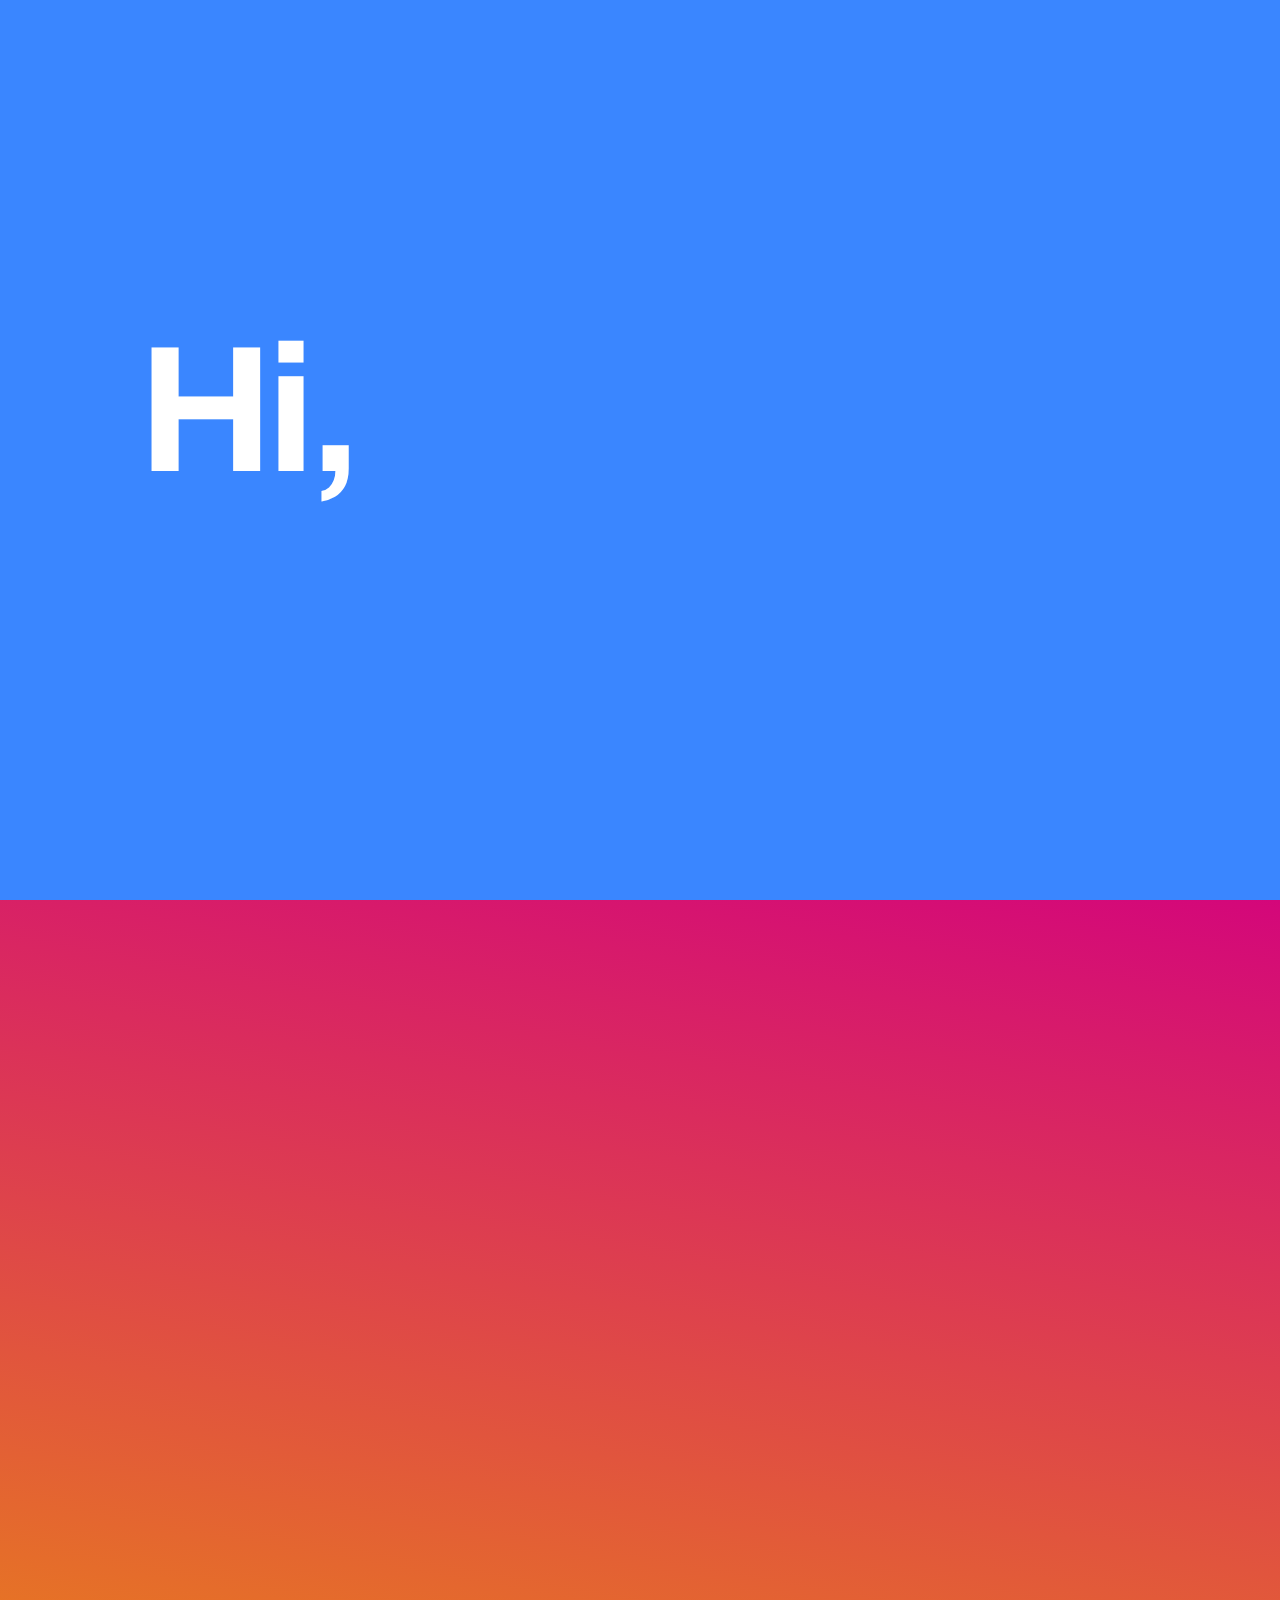
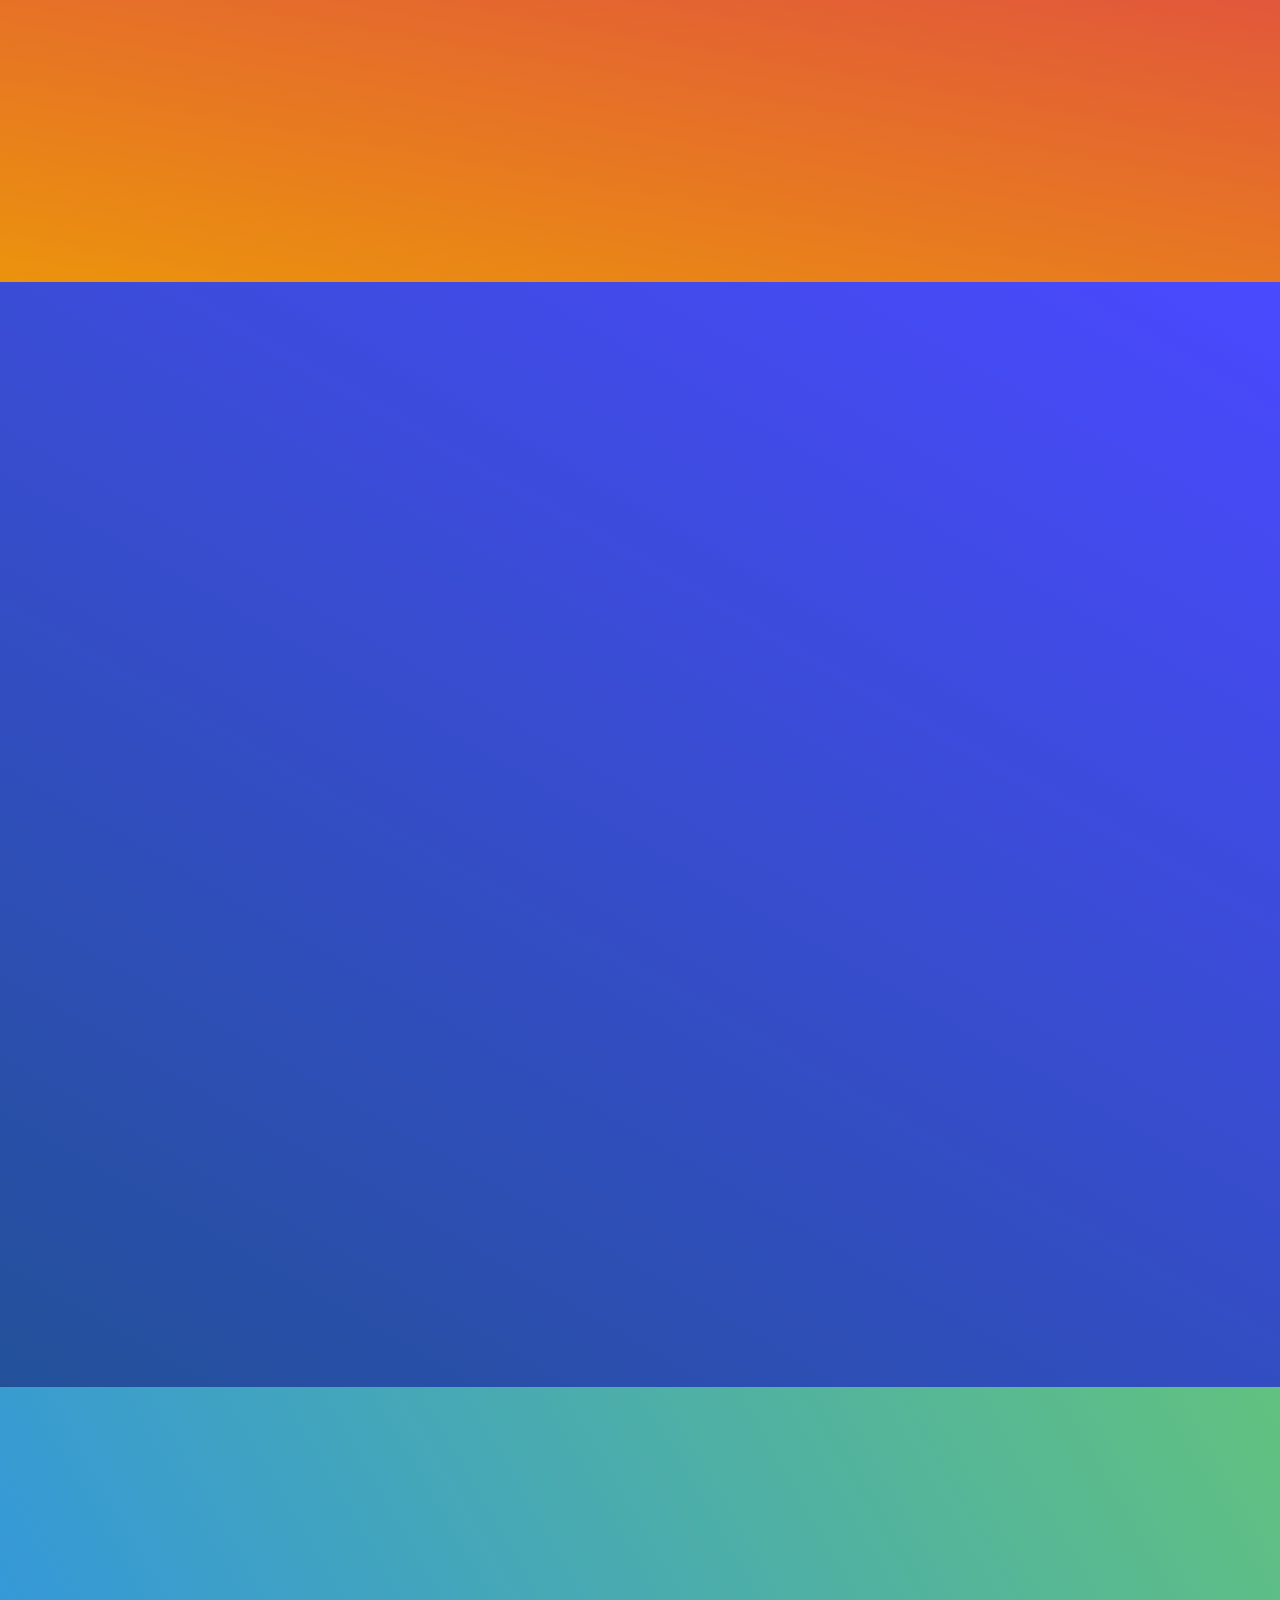
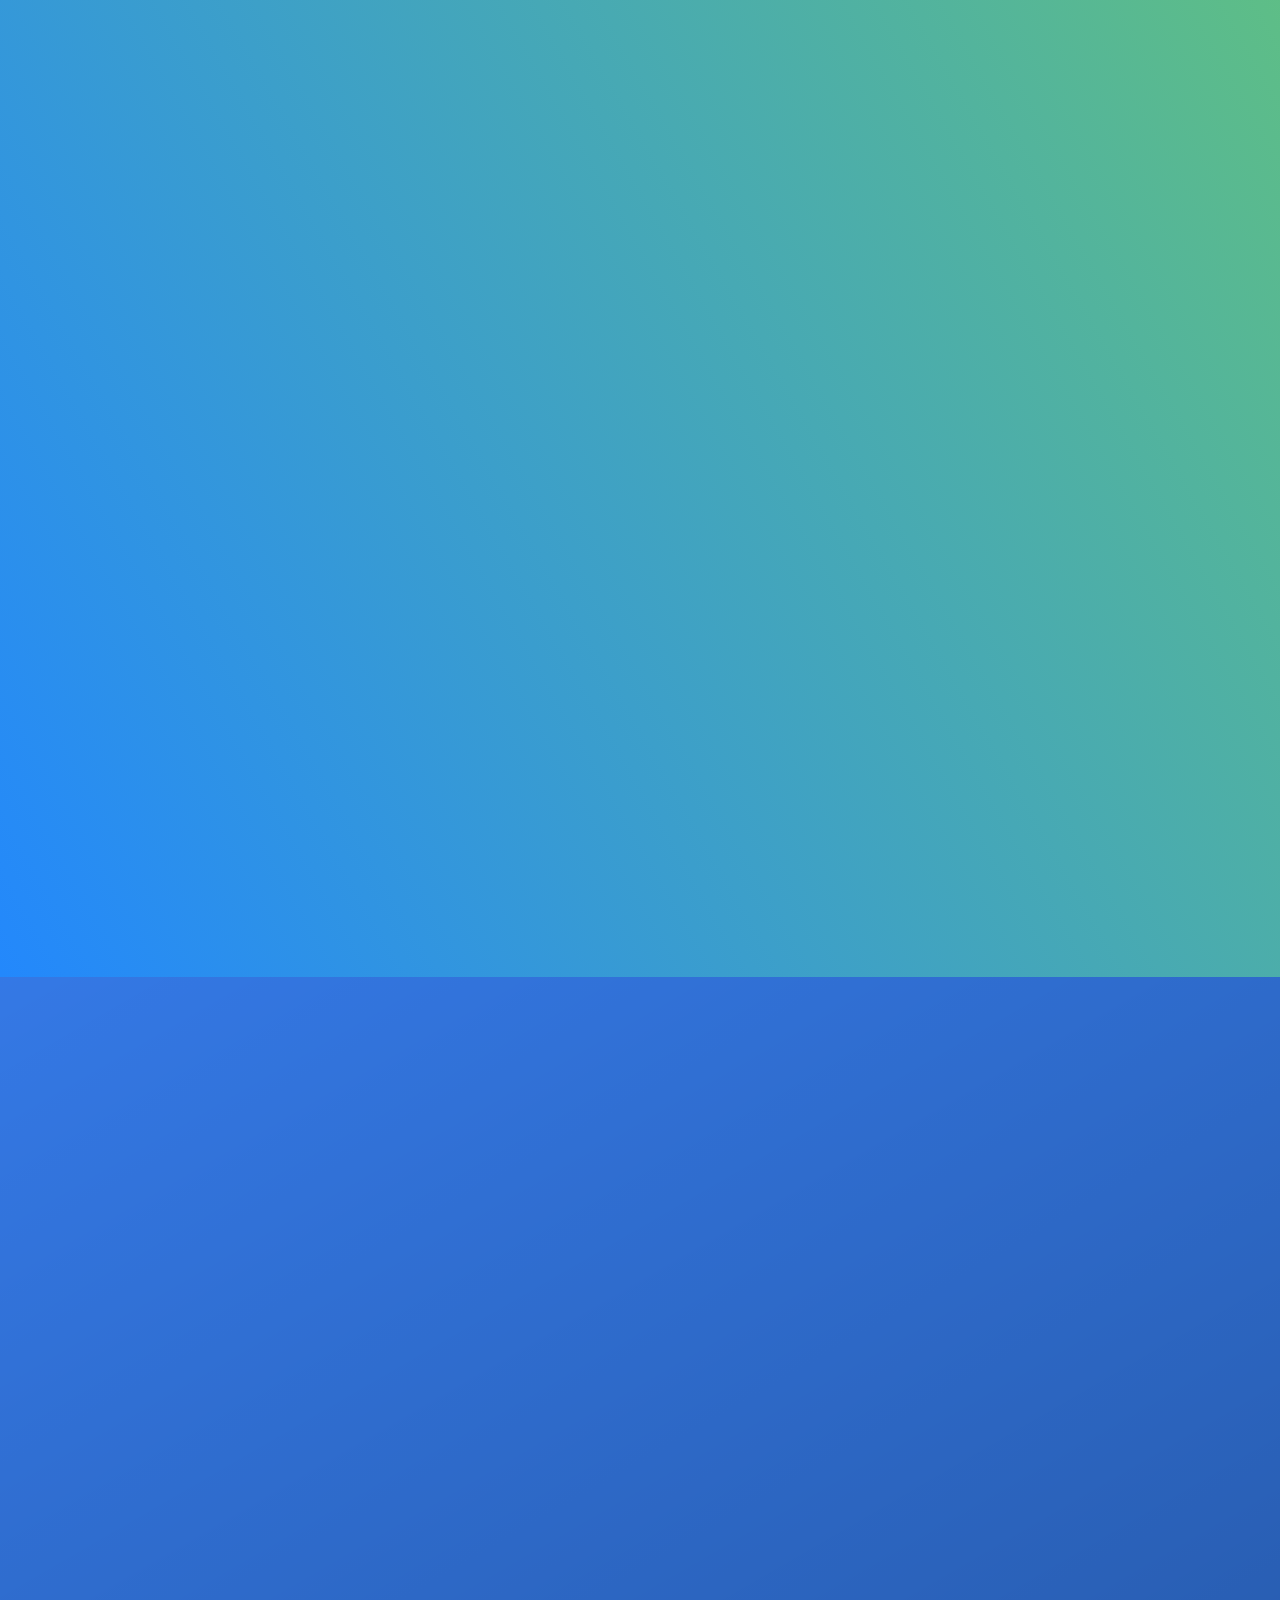
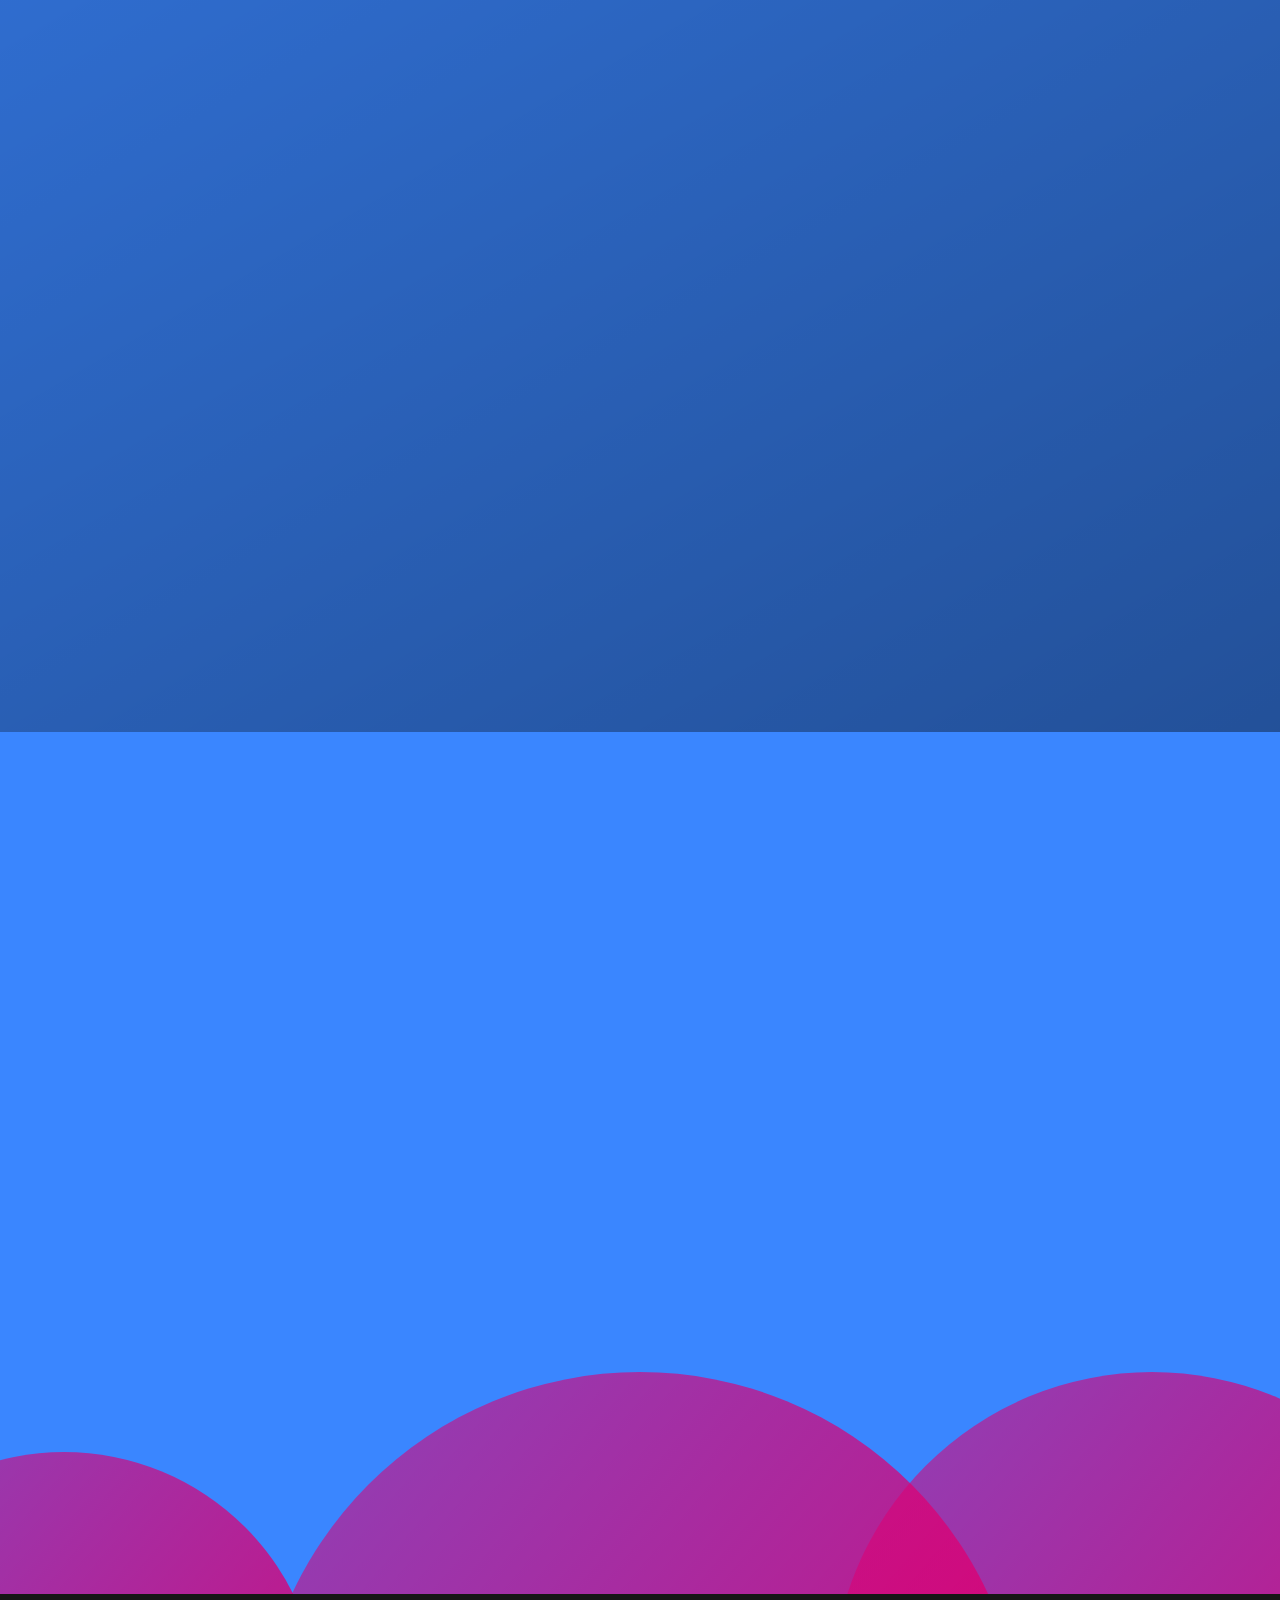
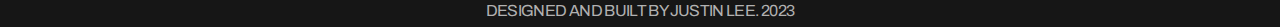
==== commit b67d9d1b: "updated for mobile" ====
--- a/index.html
+++ b/index.html
@@ -14,13 +14,6 @@
     <link rel="stylesheet" href="projects.css" type="text/css" />
     <link rel="stylesheet" href="services.css" type="text/css" />
     <link rel="stylesheet" href="links.css" type="text/css" />
-
-    <!-- <link rel="preconnect" href="https://fonts.googleapis.com" />
-    <link rel="preconnect" href="https://fonts.gstatic.com" crossorigin />
-    <link
-      href="https://fonts.googleapis.com/css2?family=DM+Sans:wght@400;500;700&display=swap"
-      rel="stylesheet"
-    /> -->
     <script
       src="https://kit.fontawesome.com/48526c312e.js"
       crossorigin="anonymous"
@@ -93,12 +86,6 @@
         <span class="fa fa-magnifying-glass reveal fade-bottom mglass"></span>
         <!-- <span class="reveal fade-bottom">🔍</span> -->
       </div>
-
-      <!-- <img
-          class="my-picture reveal fade-bottom"
-          src="Swope Justin _0804.jpg"
-          alt="picture of me"
-        /> -->
       <div class="promo-text">
         <p class="reveal fade-bottom">
           If someone wanted to check out your business, will your website draw
@@ -191,42 +178,6 @@
             View
           </a>
         </div>
-        <!-- <a
-          href="https://plumsily.github.io/technical-page/"
-          class="project project-tile"
-          target="_blank"
-        >
-          <img
-            class="project-img"
-            src="https://images2.imgbox.com/c9/30/TuPJoOMC_o.png"
-            alt="technical-document-page"
-          />
-          MATLAB Technical Page</a
-        >
-        <a
-          href="https://plumsily.github.io/survey-page/"
-          class="project project-tile"
-          target="_blank"
-        >
-          <img
-            class="project-img"
-            src="https://images2.imgbox.com/da/ae/OEgHrRts_o.png"
-            alt="survey-form"
-          />
-          Rocket Launch Survey Form</a
-        >
-        <a
-          href="https://plumsily.github.io/tribute-page/"
-          class="project project-tile"
-          target="_blank"
-        >
-          <img
-            class="project-img"
-            src="https://images2.imgbox.com/eb/34/9Pt6chip_o.png"
-            alt="tribute-page"
-          />
-          Nujabes Tribute Page</a
-        > -->
       </div>
     </section>
     <section id="services">
@@ -239,15 +190,6 @@
           success:
         </p>
       </section>
-      <!-- <div class="services-header reveal fade-bottom">
-        <h5 class="reveal fade-bottom">My Services</h5>
-        <div class="icons">
-          <span class="fa fa-code reveal fade-bottom"></span>
-          <span class="fa fa-gears reveal fade-bottom"></span>
-          <span class="fa fa-diagram-project reveal fade-bottom"></span>
-          <span class="fa fa-rocket reveal fade-bottom"></span>
-        </div>
-      </div> -->
       <div class="icons">
         <span class="fa fa-code reveal fade-bottom"></span>
         <span class="fa fa-gears reveal fade-bottom"></span>
@@ -255,13 +197,6 @@
         <span class="fa fa-rocket reveal fade-bottom"></span>
       </div>
       <div class="services-text">
-        <!-- <p class="reveal fade-bottom">
-          I dedicate myself to presenting my clients with completed projects
-          that not only meet, but exceed, their initial vision. Knowing what to
-          expect when we work together is critical - here is how I deliver
-          success:
-        </p> -->
-
         <ol>
           <li>
             <p class="reveal fade-bottom">
@@ -311,23 +246,10 @@
       </div>
 
       <div class="about-container">
-        <img
-          class="my-picture reveal fade-bottom"
-          src="Swope Justin _0804.jpg"
-          alt="picture of me"
-        />
+        <figure class="my-picture reveal fade-bottom">
+          <img class="" src="Swope Justin _0804.jpg" alt="picture of me" />
+        </figure>
         <div class="about-text">
-          <!-- <div class="toolkit">
-            <span class="emphasized reveal fade-bottom">Toolkit:</span>
-            <span class="reveal fade-bottom"
-              ><span class="">🖥️ Frontend</span> - React, EJS, HTML5/CSS,
-              JavaScript, Bootstrap, Tailwind</span
-            >
-            <span class="reveal fade-bottom"
-              ><span class="">🖧 Backend</span> - Node.js, Express, MongoDB,
-              Mongoose, PostgreSQL</span
-            >
-          </div> -->
           <p class="reveal fade-bottom">
             Engineer, designer, tinkerer - whatever you want to call me, I'm
             someone that deeply enjoys building things that delight and satisfy
@@ -345,22 +267,6 @@
             Biscuit, drawing and building my own wooden furniture, or catching
             the last Formula 1 race.
           </p>
-          <!-- <span class="reveal fade-bottom car">🏎️</span> -->
-          <!-- <p class="reveal fade-bottom">
-            My interest in web development was spurred back in college, when I
-            started hacking together websites for online drop-shipping stores.
-            While I studied mechanical engineering at UC Berkeley - and managed
-            to work on consumer tech products for a few years - I could never
-            quite forget the thrill of being able to build and deploy digital
-            ideas seemingly overnight. Eventually, I committed to bring my
-            experiences in physical product development to the software arena -
-            where I continue to enjoy to build using the almost limitless
-            opportunity of technology.
-          </p> -->
-          <!-- <p class="reveal fade-bottom">
-            I love the challenge of figuring something out and have been able to
-            quickly learn and integrate myself in a variety of skills:
-          </p> -->
         </div>
       </div>
       <div class="toolkit-section">
@@ -379,7 +285,7 @@
           <div class="toolkit-items reveal fade-bottom">
             <span>Node</span>
             <span>Express</span>
-            <span>MongoDB/Mongoose</span>
+            <span>MongoDB</span>
             <span>PostgreSQL</span>
           </div>
         </div>
--- a/main.css
+++ b/main.css
@@ -41,7 +41,6 @@
 .logo {
   width: 60px;
   height: 60px;
-  /* padding-left: 10px; */
   transition: transform 300ms;
 }
 .logo:hover {
@@ -66,29 +65,21 @@
 }
 .nav-links:hover {
   transform: translateY(-5px);
-  /* filter: drop-shadow(0px 10px 20px rgba(255, 179, 58, 0.5)); */
-  /* text-shadow: 1px 1px 7px rgba(68, 68, 68, 0.7); */
   font-weight: 600;
   color: black;
   border-color: #89fc00;
   background-color: #89fc00;
-  /* border-color: #ffb33a;
-  background-color: #ffb33a; */
   transition: all 150ms cubic-bezier(0.165, 0.84, 0.44, 1);
 }
 
 /* BODY */
 
 body {
-  /* background: linear-gradient(-45deg, #615eff, #5683ff, #23a6d5, #23d5ab);
-  animation: move-background 24s ease infinite;
-  background-size: 400% 400%; */
   background-color: #3a86ff;
   color: black;
   padding: 0;
   margin: 0;
   font-family: "Archivo", Helvetica, Arial, sans-serif;
-  /* font-family: "DM Sans", sans-serif; */
   position: relative;
   overflow: overlay;
 }
@@ -120,16 +111,19 @@
   color: rgb(177, 177, 177);
   /* background: #23d5ab; */
 }
-@media (max-width: 400px) {
+@media (max-width: 500px) {
   .logo {
-    width: 30px;
-    height: 30px;
-    padding-left: 20px;
-    padding-right: 20px;
+    width: 40px;
+    height: 40px;
+    /* padding-left: 20px;
+    padding-right: 20px; */
   }
   #navbar {
-    justify-content: start;
+    justify-content: center;
     align-items: center;
+  }
+  #navbar > div {
+    display: none;
   }
   .nav-links {
     font-size: 18px;
@@ -139,7 +133,7 @@
     background-size: 200% 200%;
   }
   .footer-text {
-    font-size: 16px;
+    font-size: 12px;
     height: auto;
     padding-left: 3rem;
     padding-right: 3rem;
@@ -186,7 +180,6 @@
 .active.fade-bottom {
   animation: fade-bottom 1s ease 0s 1 normal forwards,
     fade-delay 1s ease 0s 1 normal forwards;
-  /* animation: fade-bottom 1s ease, fade 1s ease; */
 }
 
 @keyframes fade {
@@ -210,17 +203,28 @@
 
 @keyframes fade-bottom {
   0% {
-    transform: translateY(100px);
-  }
-  100% {
-    transform: translateY(0);
+    -webkit-transform: translate3d(0, 100px, 0);
+    transform: translate3d(0, 100px, 0);
+  }
+  100% {
+    -webkit-transform: translate3d(0, 0, 0);
+    transform: translate3d(0, 0, 0);
   }
 }
 @keyframes fade-top {
   0% {
-    transform: translateY(-100px);
-  }
-  100% {
-    transform: translateY(0);
-  }
-}
+    -webkit-transform: translate3d(0, -100px, 0);
+    transform: translate3d(0, -100px, 0);
+  }
+  100% {
+    -webkit-transform: translate3d(0, 0, 0);
+    transform: translate3d(0, 0, 0);
+  }
+}
+
+@media (max-width: 500px) {
+  .active.fade-bottom {
+    animation: fade-bottom 600ms ease 0s 1 normal forwards,
+      fade-delay 600ms ease 0s 1 normal forwards;
+  }
+}
--- a/intro.css
+++ b/intro.css
@@ -7,7 +7,8 @@
   grid-template-areas: "side" "middle" "side";
   overflow: hidden;
   margin-top: 0;
-  height: 100vh;
+  min-height: 100vh;
+  min-height: calc(var(--vh, 1vh) * 100);
   font-size: 8rem;
   position: relative;
 }
@@ -24,27 +25,12 @@
   margin: 0 auto;
   font-size: 20vh;
   color: white;
-  /* background: white; */
-  /* background: -webkit-radial-gradient(
-    rgb(162, 255, 178),
-    rgb(162, 255, 178),
-    rgba(162, 255, 178, 0.4)
-  ); */
-  /* -webkit-background-clip: text;
-  background-clip: text;
-  -webkit-text-fill-color: transparent; */
 }
 .welcome-subtitle {
   margin: 0 auto;
   font-size: 8vh;
   font-weight: 600;
   background: white;
-  /* background: -webkit-radial-gradient(
-    rgb(162, 255, 178),
-    rgb(162, 255, 178),
-    rgb(162, 255, 178),
-    rgba(162, 255, 178, 0.4)
-  ); */
   -webkit-background-clip: text;
   background-clip: text;
   -webkit-text-fill-color: transparent;
@@ -113,13 +99,6 @@
   width: 45%;
   height: 45%;
   border-radius: 50%;
-  /* background-color: rgb(253, 148, 10); */
-  /* background-color: rgba(237, 91, 18, 1); */
-  /* background: linear-gradient(
-    180deg,
-    rgba(255, 207, 251, 0.3),
-    rgba(255, 162, 239, 1)
-  ); */
   opacity: 0.8;
   transform-origin: 0 -100%;
   animation: petal-grow 10s ease-in-out infinite alternate-reverse;
@@ -170,21 +149,26 @@
     transform: rotate(360deg);
   }
 }
-@media (max-width: 400px) {
+@media (max-width: 500px) {
   #welcome-section {
     grid-template-columns: 5vw 90vw 5vw;
+    justify-items: center;
   }
   .welcome-title {
-    margin: 0 auto 2rem auto;
-    font-size: 20vw;
-    font-weight: 700;
+    margin: 0 auto 1rem auto;
+    font-size: 30vw;
+    font-weight: 600;
     text-align: center;
+    transform: translateY(-50px);
+    margin-bottom: -40px;
   }
   .welcome-subtitle {
+    letter-spacing: -0.05rem;
     margin: 0 auto;
     font-size: 8vw;
     font-weight: 700;
     text-align: center;
+    display: inline-block;
   }
   .flower-box {
     height: 90vw;
@@ -194,4 +178,7 @@
     width: 90vw;
     height: 90vw;
   }
+  .btn-container {
+    margin-bottom: 2rem;
+  }
 }
--- a/promo.css
+++ b/promo.css
@@ -1,16 +1,13 @@
 #promo {
   height: max-content;
   width: 100%;
-  /* background-color: #513aff; */
-  /* background-color: rgba(0, 0, 0, 0.4); */
   background: linear-gradient(
     190deg,
     rgba(220, 0, 115, 0.95),
-    rgba(245, 183, 0, 0.95)
+    rgba(245, 147, 0, 0.95)
   );
   display: flex;
   gap: 6rem;
-  /* flex-direction: column; */
   justify-content: center;
   padding: 10rem 15%;
 }
@@ -19,7 +16,7 @@
   flex-direction: column;
   justify-content: center;
   align-items: center;
-  height: full;
+  height: 100%;
   width: 40%;
   font-size: 60px;
   gap: 3rem;
@@ -28,7 +25,6 @@
   margin: 0;
   font-size: 60px;
   font-weight: 500;
-  /* margin: auto; */
   text-align: center;
   color: #89fc00;
 }
@@ -48,7 +44,6 @@
 
 .mglass {
   font-size: 40px;
-  /* font-weight: 500; */
   padding: 0.5em 4em;
   border: 3px solid #89fc00;
   border-radius: 9999px;
@@ -62,32 +57,38 @@
   letter-spacing: normal;
 }
 
-@media (max-width: 400px) {
+@media (max-width: 500px) {
   #promo {
-    padding-top: 3rem;
-    padding-bottom: 2rem;
+    gap: 4rem;
+    padding: 5rem 1rem;
+    align-items: center;
+    flex-direction: column;
   }
-  #promo h2 {
-    font-size: 40px;
-    margin: 0 5px 2rem 5px;
+  #promo h3 {
+    font-size: 10vw;
+    /* margin: 0 5px 2rem 5px; */
   }
-  .promo-container {
-    grid-template-columns: 1fr;
-    grid-gap: 0;
+  .promo-header {
+    width: 95%;
+    gap: 3rem;
   }
-  .my-picture {
-    justify-self: center;
-    width: 75vw;
+  .mglass {
+    font-size: 30px;
+    padding: 0.5em 4em;
   }
-  .promo-container p {
-    margin: 2rem auto 2rem auto;
+  .promo-text {
+    letter-spacing: -0.01rem;
+    width: 95%;
     align-self: center;
-    justify-self: center;
-    width: 75vw;
-    font-size: 16px;
+    gap: 1rem;
+    font-size: 20px;
+    font-weight: 300;
+    line-height: 1.5em;
   }
-  .promo-text ul {
-    margin-left: 2rem;
-    font-size: 16px;
+  .emphasized {
+    font-weight: 600;
+    font-style: italic;
+    font-size: 1.1em;
+    letter-spacing: normal;
   }
 }
--- a/about.css
+++ b/about.css
@@ -1,9 +1,8 @@
 #about {
   min-height: 100vh;
-  max-height: max-content;
+  min-height: calc(var(--vh, 1vh) * 100);
+  /* height: max-content; */
   width: 100%;
-  /* background-color: #513aff; */
-  /* background-color: rgba(0, 0, 0, 0.4); */
   background: linear-gradient(-30deg, rgba(0, 0, 0, 0.4), rgba(0, 0, 0, 0.1));
   display: flex;
   gap: 4rem;
@@ -17,6 +16,12 @@
   font-weight: 600;
   text-align: center;
   color: #89fc00;
+  line-height: 1em;
+}
+#about img {
+  height: 100%;
+  width: 100%;
+  object-fit: cover;
 }
 .about-title {
   display: flex;
@@ -30,12 +35,14 @@
   color: white;
   text-align: center;
   font-size: 26px;
+  line-height: 1.5em;
 }
 .about-container {
   display: grid;
   grid-template-columns: 1fr 1fr;
   width: 100%;
-  grid-gap: 5vw;
+  height: fit-content;
+  gap: 5rem;
 }
 .my-picture {
   align-self: start;
@@ -43,15 +50,9 @@
   height: auto;
   width: 30vw;
   border-radius: 10px;
-  /* filter: sepia(80%) brightness(80%) hue-rotate(-20deg) contrast(105%);
-  transition: transform 300ms, filter 300ms; */
-}
-.my-picture:hover {
-  transform: scale(1.05);
-  filter: sepia(0%) brightness(100%) hue-rotate(0deg);
 }
 .about-container p {
-  margin: 0;
+  /* margin: 0; */
   width: 30vw;
   font-size: 22px;
 }
@@ -61,21 +62,12 @@
   flex-direction: column;
   justify-content: center;
   height: 100%;
-  gap: 3rem;
+  gap: 0rem;
   font-size: 22px;
   color: white;
   font-weight: 300;
   letter-spacing: normal;
   line-height: 1.5em;
-}
-.about-text ul {
-  margin-left: -10px;
-  font-size: 20px;
-}
-.toolkit {
-  display: flex;
-  flex-direction: column;
-  gap: 0.5rem;
 }
 .toolkit-section {
   display: flex;
@@ -117,59 +109,89 @@
   width: max-content;
 }
 
-.about-container .car {
-  z-index: -10;
-  font-size: 40px;
-  align-self: flex-end;
-  width: max-content;
-  height: max-content;
-  padding: 1rem 1rem;
-  /* display: inline-block; */
-  animation: car 5000ms ease-in-out 150ms infinite normal none;
-}
-
-@keyframes car {
-  0% {
-    opacity: 0;
-    transform: translateX(0px);
+@media (max-width: 500px) {
+  #about {
+    gap: 4rem;
+    padding: 5rem 1rem;
+    align-items: center;
+    background: linear-gradient(-70deg, rgba(0, 0, 0, 0.4), rgba(0, 0, 0, 0.1));
   }
-  10%,
-  15% {
-    opacity: 1;
-    transform: translateX(-50px);
-  }
-  100% {
-    opacity: 0;
-    transform: translateX(-50vw);
-  }
-}
-
-@media (max-width: 400px) {
-  #about {
-    padding-top: 3rem;
-    padding-bottom: 2rem;
-  }
-  #about h2 {
-    font-size: 40px;
-    margin: 0 5px 2rem 5px;
+  #about h5 {
+    font-size: 15vw;
+    text-align: left;
+    width: 95%;
+    /* margin: 0 5px 2rem 5px; */
   }
   .about-container {
     grid-template-columns: 1fr;
-    grid-gap: 0;
+    gap: 2rem;
   }
   .my-picture {
     justify-self: center;
-    width: 75vw;
+    width: 90%;
   }
   .about-container p {
-    margin: 2rem auto 2rem auto;
+    /* margin: 2rem auto 2rem auto; */
     align-self: center;
     justify-self: center;
-    width: 75vw;
+    /* width: 75vw; */
+    width: 95%;
+    font-size: 18px;
+  }
+  .about-title {
+    gap: 2rem;
+    align-items: flex-start;
+    justify-content: center;
+    width: 95%;
+  }
+  .about-subtitle {
+    letter-spacing: -0.01rem;
+    text-align: left;
+    font-size: 20px;
+    width: 95%;
+  }
+  .about-text {
+    line-height: 1.2em;
+  }
+  .toolkit-section {
+    display: flex;
+    flex-direction: row;
+    justify-content: space-evenly;
+    align-items: flex-start;
+    gap: 2rem;
     font-size: 16px;
+    color: white;
+    width: 95%;
   }
-  .about-text ul {
-    margin-left: 2rem;
+  .toolkit-row {
+    display: flex;
+    flex-direction: column;
+    align-items: flex-start;
+    gap: 1rem;
     font-size: 16px;
+    color: white;
+  }
+  .toolkit-items {
+    display: flex;
+    flex-direction: column;
+    gap: 0.5rem;
+    justify-content: center;
+  }
+  .toolkit-title {
+    font-size: 1em;
+    font-weight: 600;
+    text-transform: uppercase;
+    font-size: 18px;
+  }
+  .toolkit-items > span {
+    font-weight: 500;
+    font-size: 20px;
+    padding: 0.5rem 1.5rem;
+    border: 2px solid #89fc00;
+    color: #89fc00;
+    border-radius: 9999px;
+    letter-spacing: normal;
+    height: max-content;
+    width: max-content;
   }
 }
--- a/projects.css
+++ b/projects.css
@@ -1,6 +1,7 @@
 /* WORK SECTION */
 #projects {
   min-height: 100vh;
+  min-height: calc(var(--vh, 1vh) * 100);
   max-height: max-content;
   width: 100%;
   background: linear-gradient(
@@ -8,12 +9,10 @@
     rgba(0, 0, 0, 0.4),
     rgba(78, 58, 255, 0.8)
   );
-  /* background-color: rgba(0, 0, 0, 0.4); */
   display: flex;
   gap: 6rem;
   flex-direction: column;
   justify-content: space-evenly;
-  /* padding-bottom: 7rem; */
   padding: 10rem 10%;
 }
 #projects h4 {
@@ -22,7 +21,7 @@
   font-weight: 600;
   text-align: center;
   color: #89fc00;
-  text-transform: uppercase;
+  text-transform: capitalize;
 }
 .projects-title {
   display: flex;
@@ -41,8 +40,7 @@
   display: grid;
   grid-template-columns: repeat(4, 1fr);
   margin: 0rem 5rem 0rem 5rem;
-  /* align-items: center; */
-  grid-gap: 4rem;
+  gap: 4rem;
 }
 .project-tile {
   font-size: 22px;
@@ -53,7 +51,6 @@
   flex-direction: column;
   justify-content: center;
   align-items: start;
-  /* border-radius: 20px; */
   padding-bottom: 20px;
   text-decoration: none;
   transition: color 300ms, transform 300ms, box-shadow 300ms;
@@ -67,8 +64,6 @@
 }
 
 .project-img {
-  /* margin-top: 60px;
-  margin-bottom: 20px; */
   width: 100%;
   height: 100%;
   border-radius: 10px;
@@ -79,7 +74,6 @@
   margin: 0;
   font-weight: 200;
   letter-spacing: 0;
-  /* text-align: center; */
   font-size: 18px;
   line-height: 1.5em;
 }
@@ -97,14 +91,10 @@
 }
 .project-tile a:hover {
   transform: translateY(-5px);
-  /* filter: drop-shadow(0px 10px 20px rgba(255, 179, 58, 0.5)); */
-  /* text-shadow: 1px 1px 7px rgba(68, 68, 68, 0.7); */
   font-weight: 600;
   color: black;
   border-color: #89fc00;
   background-color: #89fc00;
-  /* border-color: #ffb33a;
-  background-color: #ffb33a; */
   transition: all 150ms cubic-bezier(0.165, 0.84, 0.44, 1);
 }
 @media (max-width: 1600px) {
@@ -112,19 +102,47 @@
     grid-template-columns: repeat(2, 1fr);
   }
 }
-@media (max-width: 400px) {
+@media (max-width: 500px) {
   #projects {
-    padding-top: 3rem;
-    padding-bottom: 5rem;
+    gap: 5rem;
+    padding: 5rem 1rem;
+    align-items: center;
   }
-  #projects h2 {
-    font-size: 40px;
-    margin: 0 5px 2rem 5px;
+  .projects-title {
+    width: 95%;
+  }
+  #projects h4 {
+    font-size: 15vw;
+    text-align: left;
+    align-self: flex-start;
+    /* margin: 0 5px 2rem 5px; */
+  }
+  .projects-subtitle {
+    text-align: left;
+    font-size: 20px;
+    line-height: 1.5em;
   }
   .projects-grid {
     grid-template-columns: 1fr;
-    grid-gap: 0;
-    margin: 0rem 3rem 0rem 3rem;
+    margin: 0;
+    gap: 2rem;
+    justify-items: center;
+    /* margin: 0rem 3rem 0rem 3rem; */
+  }
+  .project-tile {
+    height: max-content;
+    width: 95%;
+    padding: 0;
+  }
+  .project-tile a:last-child {
+    font-size: 20px;
+    padding: 0.8rem 2rem;
+  }
+  .project-img {
+    width: 100%;
+    height: 30vh;
+    object-fit: cover;
+    object-position: top center;
   }
 }
 
--- a/services.css
+++ b/services.css
@@ -0,0 +1,192 @@
+#services {
+  min-height: 100vh;
+  min-height: calc(var(--vh, 1vh) * 100);
+  max-height: max-content;
+  background: linear-gradient(
+    60deg,
+    rgba(0, 139, 248, 0.4),
+    rgba(137, 252, 0, 0.5)
+  );
+  display: flex;
+  flex-direction: column;
+  gap: 6rem;
+  justify-content: space-evenly;
+  padding: 10rem 15%;
+}
+#services h5 {
+  margin: 0;
+  font-size: 60px;
+  font-weight: 600;
+  text-align: center;
+  color: #89fc00;
+  text-transform: capitalize;
+}
+.services-title {
+  display: flex;
+  flex-direction: column;
+  gap: 2rem;
+  align-items: center;
+  justify-content: center;
+}
+.services-subtitle {
+  letter-spacing: -0.01rem;
+  color: white;
+  text-align: center;
+  font-size: 26px;
+  line-height: 1.5em;
+  width: 80%;
+}
+#services .icons {
+  display: flex;
+  justify-content: center;
+  align-items: center;
+  font-size: 50px;
+  gap: 2rem;
+}
+#services .icons span {
+  display: inline-block;
+  padding: 0.5rem;
+  opacity: 0;
+  color: white;
+}
+
+.services-text {
+  letter-spacing: normal;
+  width: 100%;
+  align-self: center;
+  justify-content: space-evenly;
+  display: flex;
+  flex-direction: column;
+  gap: 2rem;
+  color: white;
+  font-size: 24px;
+  font-weight: 300;
+  line-height: 1.5em;
+}
+ol {
+  list-style-type: none;
+  display: grid;
+  grid-template-columns: repeat(4, 1fr);
+  margin: 0rem 5rem 0rem 5rem;
+  gap: 2rem;
+}
+.services-text li {
+  letter-spacing: normal;
+  height: fit-content;
+}
+.services-text li p {
+  display: flex;
+  flex-direction: column;
+}
+.services-text li span:first-child {
+  font-weight: 600;
+  font-size: 22px;
+  padding: 0.5rem 1.5rem;
+  border: 2px solid white;
+  border-radius: 9999px;
+  letter-spacing: normal;
+  height: max-content;
+  width: max-content;
+}
+.services-text li span:last-child {
+  font-weight: 200;
+  letter-spacing: normal;
+  font-size: 20px;
+}
+
+@media (max-width: 500px) {
+  #services {
+    /* padding-top: 3rem;
+    padding-bottom: 2rem; */
+    gap: 3rem;
+    padding: 5rem 1rem;
+    align-items: center;
+  }
+  #services h5 {
+    font-size: 15vw;
+    text-align: left;
+    /* margin: 0 5px 2rem 5px; */
+  }
+  .services-subtitle {
+    letter-spacing: -0.01rem;
+    font-size: 20px;
+    line-height: 1.5em;
+    width: 100%;
+    text-align: left;
+  }
+  .services-title {
+    align-items: flex-start;
+    width: 95%;
+  }
+  ol {
+    grid-template-columns: 1fr;
+    gap: 0;
+    padding: 0;
+    margin: 0;
+    width: 95%;
+    /* margin: 0rem 3rem 0rem 3rem; */
+  }
+  .services-text {
+    gap: 2rem;
+    font-size: 18px;
+    font-weight: 300;
+    line-height: 1.5em;
+    align-items: center;
+  }
+  .services-text li {
+    letter-spacing: normal;
+    height: fit-content;
+  }
+  .services-text li p {
+    align-items: flex-start;
+  }
+  #services .icons {
+    font-size: 50px;
+    width: 100%;
+    justify-content: space-evenly;
+    gap: 1rem;
+  }
+  .services-text li span:first-child {
+    font-weight: 600;
+    font-size: 20px;
+    padding: 0.5rem 1.5rem;
+  }
+  .services-text li span:last-child {
+    font-weight: 300;
+    letter-spacing: normal;
+    font-size: 18px;
+    /* width: 85%; */
+    text-align: left;
+  }
+}
+@media (min-width: 1600px) {
+  ol {
+    grid-template-columns: repeat(2, 1fr);
+  }
+}
+
+#services .icons .reveal:nth-child(1) {
+  animation-delay: 0ms;
+}
+#services .icons .reveal:nth-child(2) {
+  animation-delay: 100ms;
+}
+#services .icons .reveal:nth-child(3) {
+  animation-delay: 200ms;
+}
+#services .icons .reveal:nth-child(4) {
+  animation-delay: 300ms;
+}
+
+ol li p.reveal:nth-child(1) {
+  animation-delay: 0ms;
+}
+ol li p.reveal:nth-child(2) {
+  animation-delay: 500ms;
+}
+ol li p.reveal:nth-child(3) {
+  animation-delay: 1500ms;
+}
+ol li p.reveal:nth-child(4) {
+  animation-delay: 2000ms;
+}
--- a/links.css
+++ b/links.css
@@ -1,28 +1,57 @@
 #contact {
   height: auto;
-  flex-direction: column;
+  display: flex;
+  flex-direction: row;
   justify-content: center;
   align-items: center;
-  padding-top: 5rem;
-  padding-bottom: 6rem;
+  padding: 10rem 15%;
   position: relative;
   overflow: hidden;
 }
 
-#contact h2 {
-  margin: 0 auto 5rem auto;
-  font-size: 44px;
+#contact h6 {
+  margin: 0;
+  margin: auto;
+  font-size: 60px;
   font-weight: 500;
   text-align: center;
-  color: rgb(162, 255, 178);
-}
-
-.links-section {
+  color: #89fc00;
+}
+
+.contact-title {
   display: flex;
   flex-direction: column;
   justify-content: center;
   align-items: center;
-  width: 80px;
+  height: 100%;
+  width: 40%;
+  font-size: 60px;
+  gap: 2rem;
+}
+.contact-subheading {
+  display: flex;
+  flex-direction: column;
+  font-weight: 300;
+  font-size: 18px;
+}
+.contact-subtitle {
+  letter-spacing: -0.01rem;
+  color: white;
+  text-align: center;
+  font-size: 22px;
+  line-height: 1.5em;
+}
+.contact-subtitle span {
+  font-weight: 600;
+}
+.links-section {
+  display: flex;
+  flex-direction: column;
+  gap: 1rem;
+  justify-content: center;
+  align-items: center;
+  padding: 0.5rem 1.5rem;
+  /* width: 80px; */
   position: fixed;
   bottom: 10px;
   left: 0;
@@ -31,27 +60,28 @@
 }
 .link {
   font-size: 30px;
-  width: 40px;
-  padding: 10px 30px;
+  /* width: 40px; */
   color: white;
   transition: color 200ms, transform 200ms;
   position: relative;
   z-index: 1;
 }
 .link:hover {
-  transform: translateY(-2px);
-  color: rgb(162, 255, 178);
+  transform: translateY(-3px);
+  color: #89fc00;
+  transition: all 150ms cubic-bezier(0.165, 0.84, 0.44, 1);
 }
 
 label {
   font-size: 18px;
+  color: white;
 }
 .entry {
   width: 100%;
   margin: 5px auto 5px auto;
-  font-family: "DM Sans", sans-serif;
-  font-size: 18px;
-  border-radius: 8px;
+  font-family: "Archivo", sans-serif;
+  font-size: 18px;
+  border-radius: 3px;
   border: 1px solid transparent;
   box-sizing: border-box;
   padding: 10px 10px;
@@ -60,16 +90,20 @@
 #form {
   width: 40%;
   margin: 0 auto;
+  display: flex;
+  flex-direction: column;
+  gap: 1rem;
 }
 
 #submit {
   width: 100%;
   height: 40px;
   font-size: 18px;
-  font-family: "DM Sans", sans-serif;
-  border-radius: 8px;
-  border: 1px solid transparent;
-  background-color: #23cfd5;
+  font-family: "Archivo", sans-serif;
+  border-radius: 3px;
+  border: 2px solid white;
+  color: white;
+  background-color: transparent;
   position: relative;
   z-index: 1;
   transition: background-color 200ms, transform 200ms;
@@ -78,8 +112,11 @@
   z-index: 1;
 }
 #submit:hover {
-  background-color: rgb(162, 255, 178);
+  background-color: #89fc00;
+  color: black;
+  border-color: #89fc00;
   transform: scale(1.01);
+  transition: all 150ms cubic-bezier(0.165, 0.84, 0.44, 1);
 }
 button * {
   transition: opacity 0.3s ease-in;
@@ -138,8 +175,8 @@
   margin: 0 auto;
   background: linear-gradient(
     130deg,
-    rgba(255, 207, 251, 0.3),
-    rgba(255, 162, 239, 1)
+    rgba(220, 0, 115, 0.5),
+    rgba(220, 0, 115, 0.95)
   );
 }
 .bubble1 {
@@ -173,30 +210,55 @@
     transform: scale(1.1);
   }
 }
-@media (max-width: 400px) {
+@media (max-width: 500px) {
   #contact {
-    padding-top: 2rem;
-    padding-bottom: 3rem;
-  }
-  #contact h2 {
-    font-size: 40px;
-    margin: 0 5px 2rem 5px;
+    gap: 4rem;
+    padding: 5rem 1rem;
+    align-items: center;
+    justify-content: center;
+    flex-direction: column;
+  }
+  #contact h6 {
+    font-size: 15vw;
+    text-align: left;
+    /* margin: 0 5px 2rem 5px; */
   }
   #form {
-    width: 70%;
+    width: 95%;
+    font-size: 16px;
   }
   label {
     font-size: 16px;
   }
   .entry {
     margin: 3px auto 3px auto;
-    font-size: 12px;
+    font-size: 16px;
     padding: 8px 8px;
   }
-  .link {
-    font-size: 25px;
-    width: 40px;
-    padding: 10px 30px;
+  .links-section {
+    display: none;
+  }
+  .contact-title {
+    align-items: flex-start;
+    width: 95%;
+    gap: 2rem;
+  }
+  .contact-subheading {
+    display: flex;
+    flex-direction: column;
+    font-weight: 300;
+    font-size: 18px;
+  }
+  .contact-subtitle {
+    letter-spacing: -0.01rem;
+    color: white;
+    text-align: left;
+    font-size: 20px;
+    line-height: 1.2em;
+  }
+  .contact-subtitle span {
+    font-weight: 600;
+    text-align: left;
   }
   .petalbubble {
     top: 32rem;
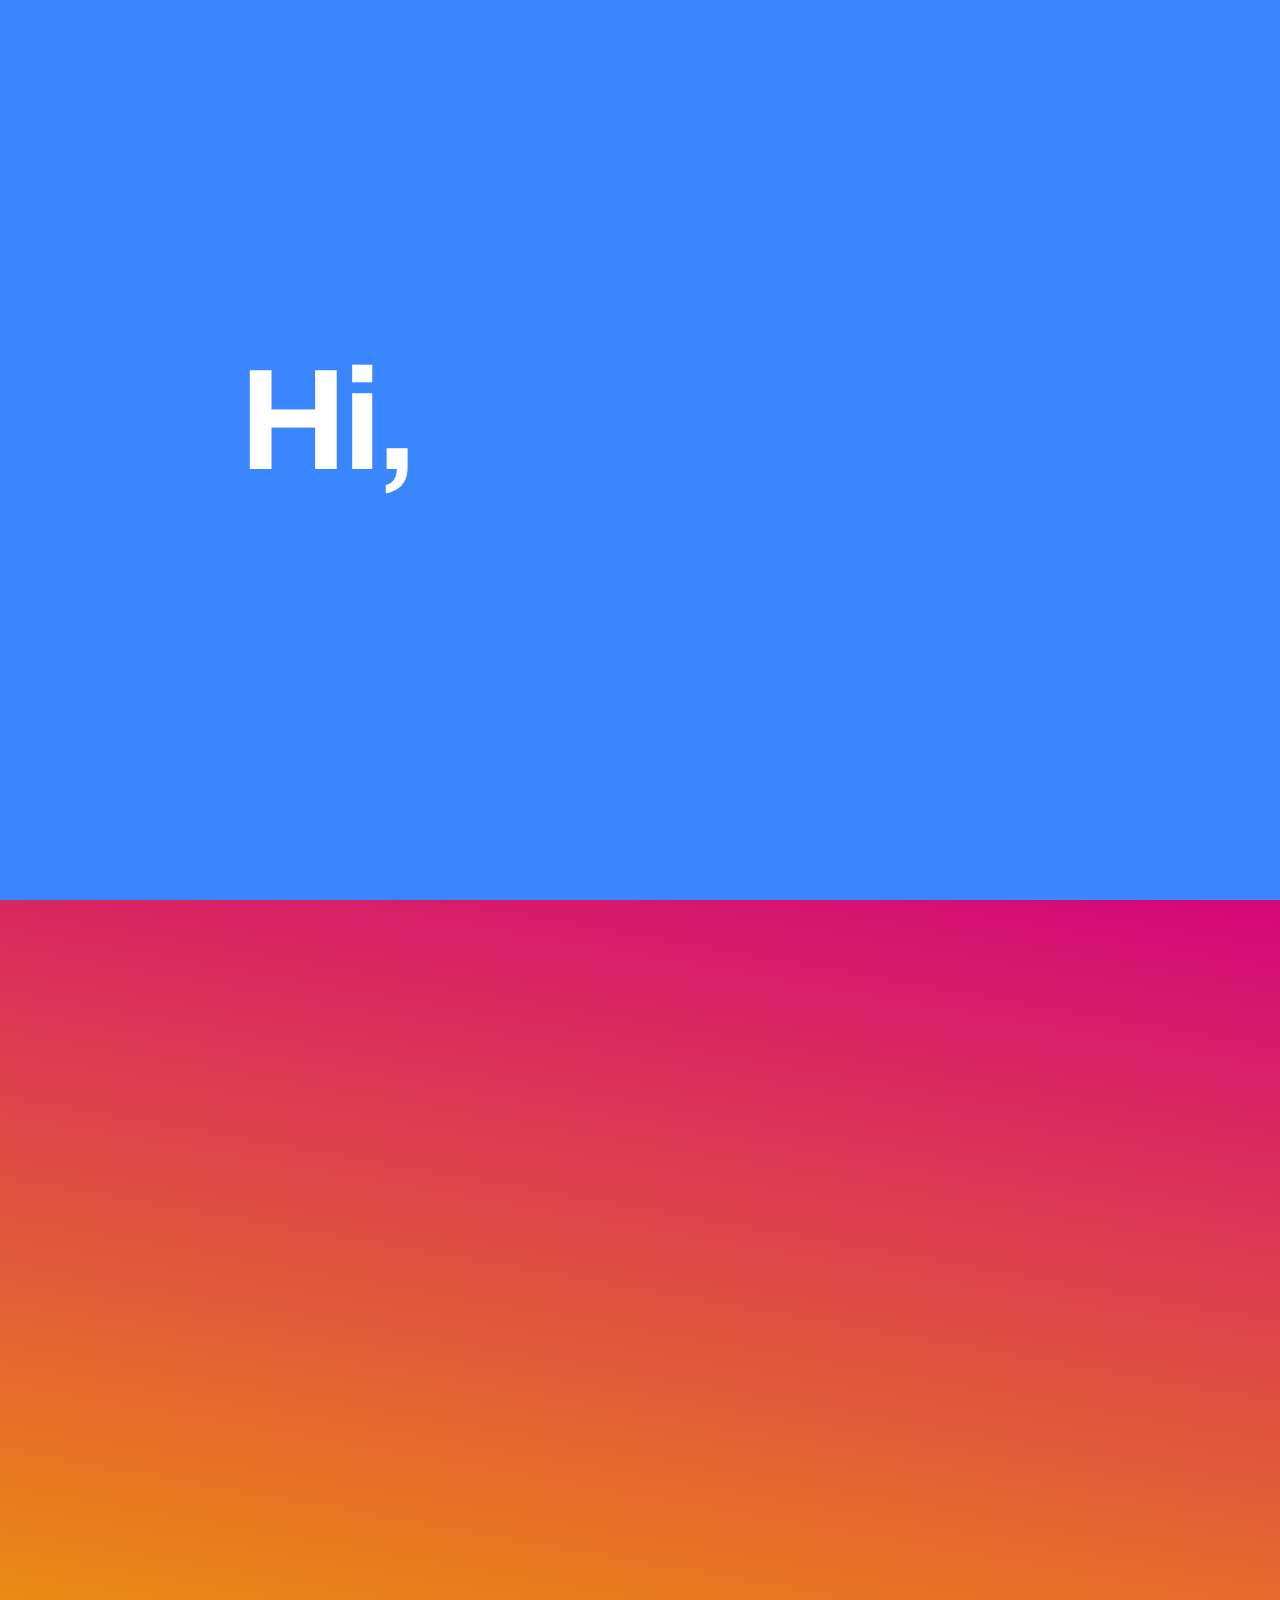
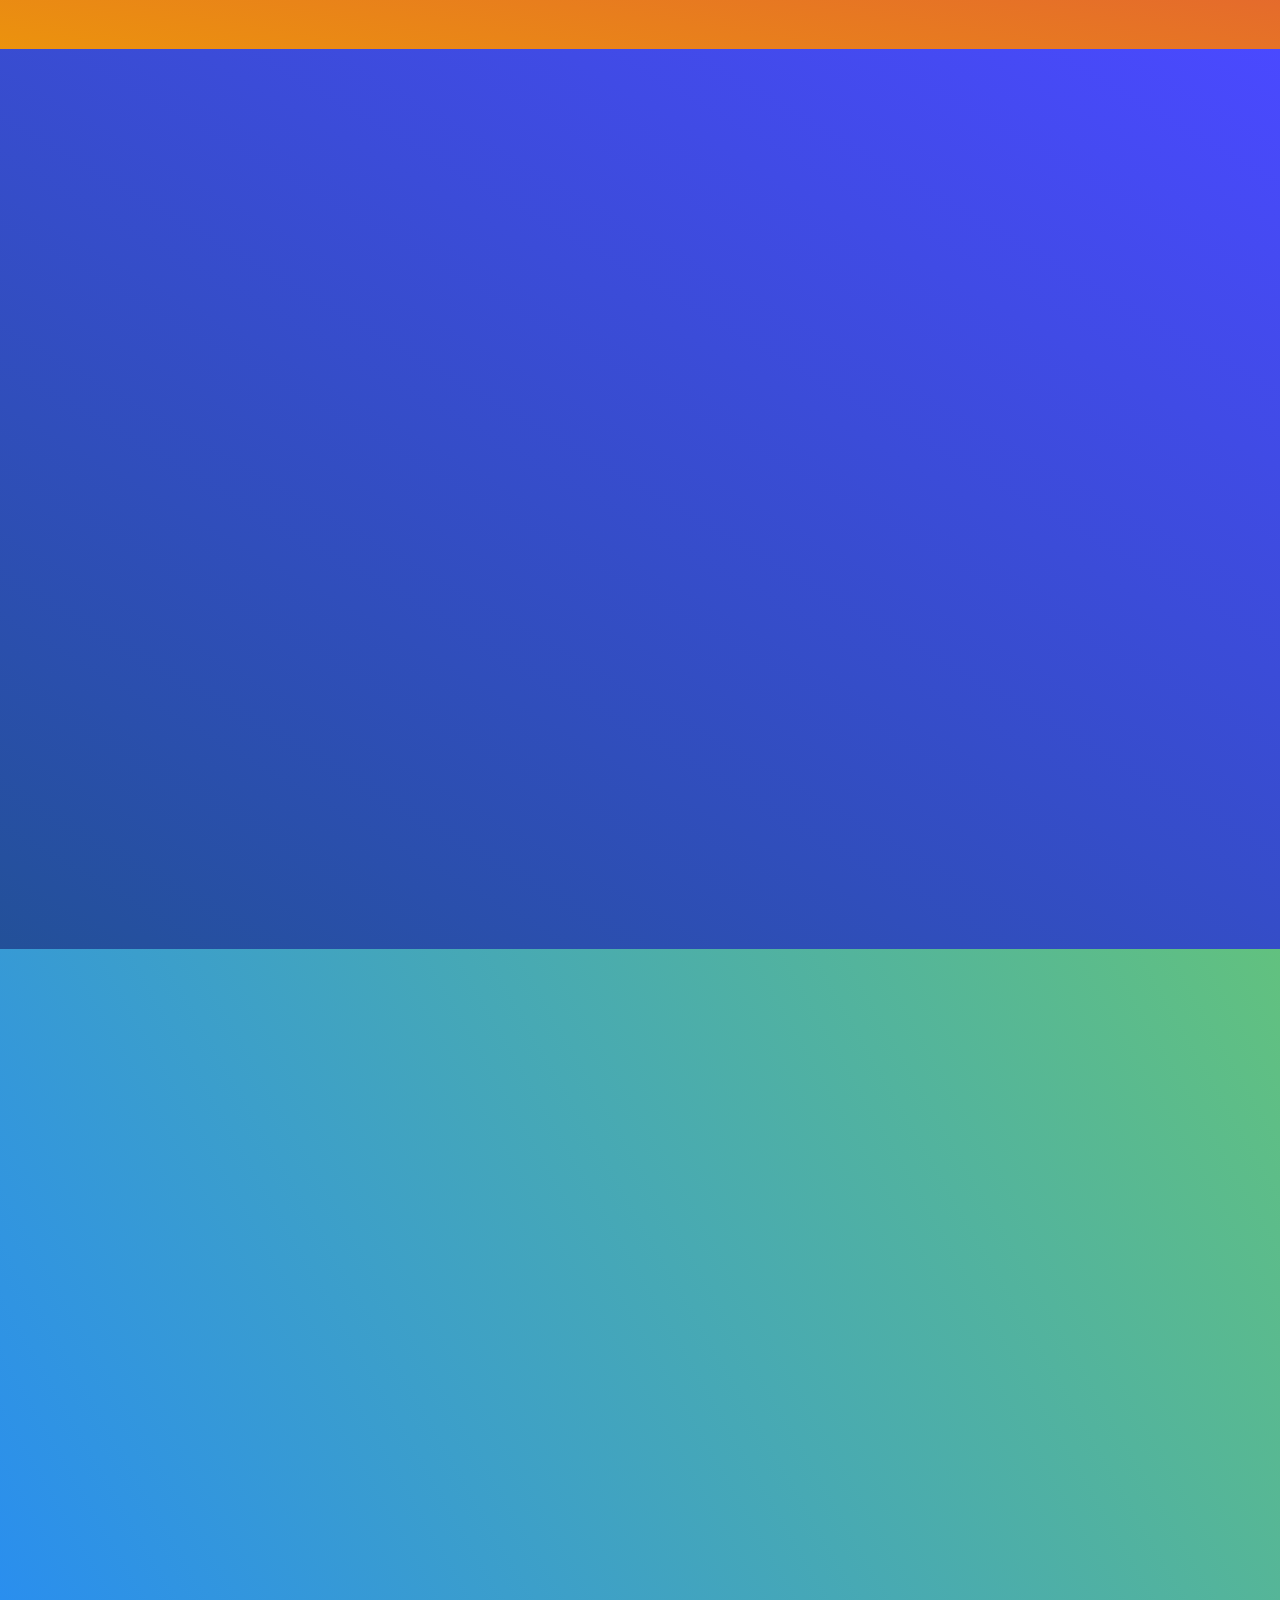
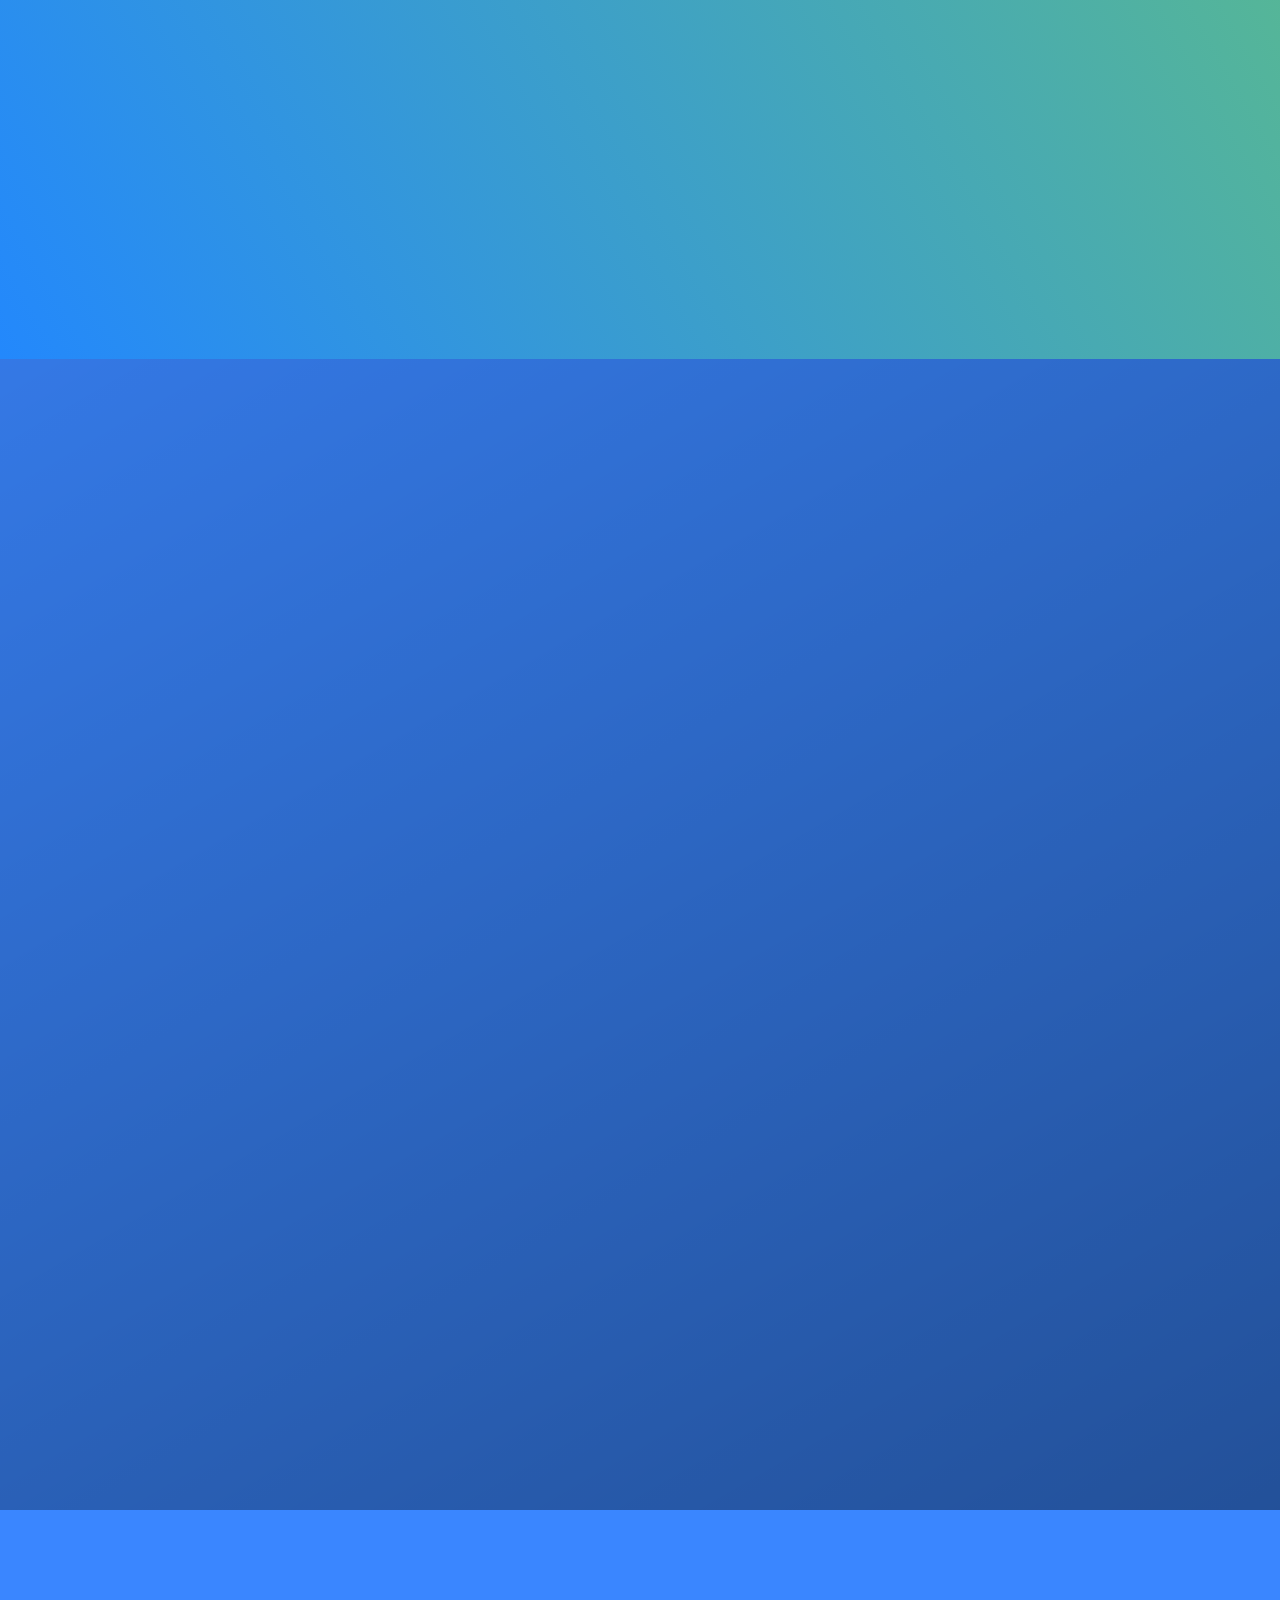
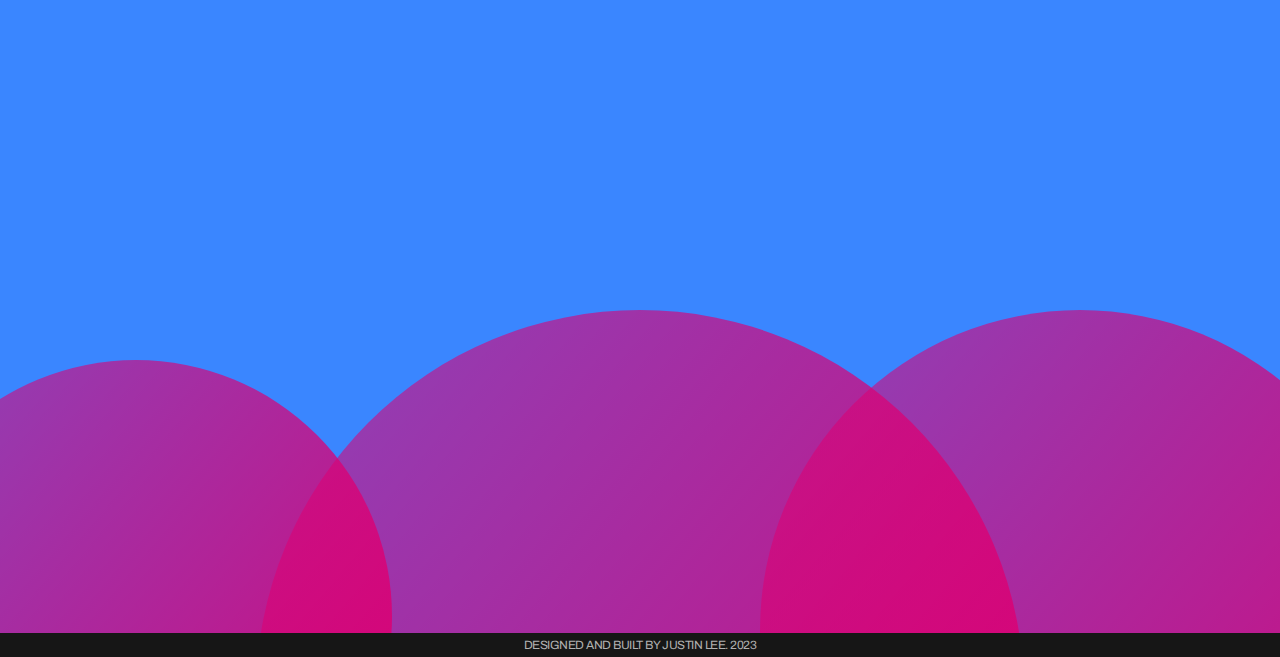
==== commit a6827a6f: "added dev section" ====
--- a/index.html
+++ b/index.html
@@ -72,9 +72,10 @@
         </h1>
         <span class="welcome-subtitle">a full-stack engineer</span>
         <a class="btn-container" href="#promo">
-          <span class="welcome-btn"
-            >I need a site <span class="fa fa-arrow-down"></span
-          ></span>
+          <span class="welcome-btn" id="welcome-frontend-btn"
+            >I need a site</span
+          >
+          <span class="welcome-btn" id="welcome-dev-btn">I need a dev</span>
         </a>
       </div>
     </section>
@@ -107,9 +108,7 @@
           from the ground up, or
           <span class="reveal fade-bottom emphasized"
             >updating an existing presence for a mobile-friendly age</span
-          >. Enabling an online platform for interested parties to discover and
-          learn about what you offer - is what I offer. How can I help you
-          today?
+          >. How can I help you today?
         </p>
       </div>
     </section>
@@ -117,66 +116,134 @@
       <section class="projects-title">
         <h4 class="reveal fade-bottom">My work</h4>
         <span class="projects-subtitle reveal fade-bottom"
-          >Here are a few of my latest projects, I invite you to explore
-          them.</span
+          >Here are a few of my latest projects, I invite you to explore them.
+          Check out more at my
+          <a href="https://github.com/plumsily" target="_blank"
+            >GitHub!</a
+          ></span
         >
       </section>
-
-      <div class="projects-grid">
+      <section class="projects-button-container">
+        <button id="projects-frontend-btn" class="reveal fade-bottom">
+          Sites
+        </button>
+        <button id="projects-dev-btn" class="reveal fade-bottom">Dev</button>
+      </section>
+
+      <div class="projects-grid" id="frontend-grid">
         <div class="project project-tile reveal fade-bottom">
           <span>Mainspring</span>
+          <a
+            class="project-link"
+            href="https://plumsily.github.io/watch-storefront"
+            target="_blank"
+          >
+            <img
+              class="project-img"
+              src="mainspring.png"
+              alt="watch-storefront"
+            />
+            <div class="overlay">
+              <span class="project-view"> View </span>
+            </div>
+          </a>
           <p>
             A modern layout with captivating animations for a luxury watch
             store.
           </p>
-          <img
-            class="project-img"
-            src="mainspring.png"
-            alt="watch-storefront"
-          />
-          <a href="https://plumsily.github.io/watch-storefront" target="_blank">
-            View
-          </a>
         </div>
         <div class="project project-tile reveal fade-bottom">
           <span>Salon</span>
+          <a
+            class="project-link"
+            href="https://phrygian-bristle-gum.glitch.me/"
+            target="_blank"
+          >
+            <img class="project-img" src="salon.png" alt="hair-salon" />
+            <div class="overlay">
+              <span class="project-view"> View </span>
+            </div>
+          </a>
           <p>
             A fully responsive, beautiful, and detailed website for a
-            full-service salon
-          </p>
-          <img class="project-img" src="salon.png" alt="hair-salon" />
-          <a href="https://phrygian-bristle-gum.glitch.me/" target="_blank">
-            View
-          </a>
+            full-service salon.
+          </p>
         </div>
         <div class="project project-tile reveal fade-bottom">
           <span>Cuisine Restaurant</span>
-          <p>Responsive and mobile-ready website for a trendy restaurant.</p>
-          <img class="project-img" src="cuisine.png" alt="restaurant" />
           <a
+            class="project-link"
             href="https://abyssinian-rambunctious-click.glitch.me/"
             target="_blank"
           >
-            View
+            <img class="project-img" src="cuisine.png" alt="restaurant" />
+            <div class="overlay">
+              <span class="project-view"> View </span>
+            </div>
           </a>
+          <p>Responsive and mobile-ready website for a trendy restaurant.</p>
         </div>
         <div class="project project-tile reveal fade-bottom">
           <span>sculptd. Premium Artwork</span>
+          <a
+            class="project-link"
+            href="https://plumsily.github.io/product-landing-page/"
+            target="_blank"
+          >
+            <img
+              class="project-img"
+              src="sculpted.png"
+              alt="product-landing-page"
+            />
+            <div class="overlay">
+              <span class="project-view"> View </span>
+            </div>
+          </a>
           <p>
             A clean and modern web layout for an online bidding store of premium
             artwork.
           </p>
-          <img
-            class="project-img"
-            src="sculpted.png"
-            alt="product-landing-page"
-          />
+        </div>
+      </div>
+
+      <div class="projects-dev-grid" id="dev-grid">
+        <div class="project project-tile reveal fade-bottom">
+          <span>TypeDex</span>
           <a
-            href="https://plumsily.github.io/product-landing-page/"
+            class="project-link"
+            href="https://plumsily.github.io/typedex"
             target="_blank"
           >
-            View
+            <img class="project-img" src="typedex.png" alt="typedex-ui" />
+            <div class="overlay">
+              <span class="project-view"> View </span>
+            </div>
           </a>
+          <p>
+            A handy Pokémon battle companion app that can show type weaknesses
+            of any Pokémon. TypeDex also searches move matchups as well. Built
+            with React.
+          </p>
+          <a href="https://github.com/plumsily/typedex">GitHub repo</a>
+        </div>
+        <div class="project project-tile reveal fade-bottom">
+          <span>Formula 1 Schedule Landing Page</span>
+          <a
+            class="project-link"
+            href="https://plumsily.github.io/f1-new-tab/"
+            target="_blank"
+          >
+            <img class="project-img" src="f1.png" alt="f1-landing-page" />
+            <div class="overlay">
+              <span class="project-view"> View </span>
+            </div>
+          </a>
+          <p>
+            A Chrome extension to replace the default new tab page with one that
+            displays current and past Formula 1 race information. Built with
+            React.
+          </p>
+          <a href="https://github.com/plumsily/f1-new-tab">GitHub repo</a>
         </div>
       </div>
     </section>
@@ -246,9 +313,14 @@
       </div>
 
       <div class="about-container">
-        <figure class="my-picture reveal fade-bottom">
-          <img class="" src="Swope Justin _0804.jpg" alt="picture of me" />
+        <figure class="my-picture-container">
+          <img
+            class="my-picture reveal fade-bottom"
+            src="Swope Justin _0804.jpg"
+            alt="picture of me"
+          />
         </figure>
+
         <div class="about-text">
           <p class="reveal fade-bottom">
             Engineer, designer, tinkerer - whatever you want to call me, I'm
@@ -293,7 +365,7 @@
     </section>
     <section id="contact">
       <div class="contact-title">
-        <h6 class="reveal fade-bottom">Want to work together?</h6>
+        <h6 class="reveal fade-bottom">Want to work together? 😊</h6>
         <span class="reveal fade-bottom contact-subtitle"
           >I am currently accepting new freelance clients and interesting
           project opportunities.</span
--- a/main.css
+++ b/main.css
@@ -1,5 +1,7 @@
 /* BASE */
-
+html {
+  font-size: 10px;
+}
 * {
   letter-spacing: -0.04em;
   box-sizing: border-box;
@@ -39,8 +41,8 @@
   z-index: 100;
 }
 .logo {
-  width: 60px;
-  height: 60px;
+  width: 6rem;
+  height: 6rem;
   transition: transform 300ms;
 }
 .logo:hover {
@@ -48,13 +50,13 @@
 }
 #navbar > div {
   display: flex;
-  gap: 0.7rem;
+  gap: 1rem;
 }
 .nav-links {
-  font-size: 20px;
-  font-weight: 500;
-  padding: 1rem 2rem;
-  backdrop-filter: blur(10px);
+  font-size: 1.8rem;
+  font-weight: 600;
+  padding: 1.2rem 2.2rem;
+  /* backdrop-filter: blur(10px); */
   border: 2px solid white;
   border-radius: 9999px;
   text-decoration: none;
@@ -98,7 +100,7 @@
   display: flex;
   justify-content: center;
   align-items: center;
-  font-size: 16px;
+  font-size: 1.2rem;
   padding: 0.5rem 1rem;
   background-color: rgb(22, 22, 22);
 }
@@ -113,8 +115,8 @@
 }
 @media (max-width: 500px) {
   .logo {
-    width: 40px;
-    height: 40px;
+    width: 4rem;
+    height: 4rem;
     /* padding-left: 20px;
     padding-right: 20px; */
   }
@@ -126,14 +128,14 @@
     display: none;
   }
   .nav-links {
-    font-size: 18px;
-    padding: 0 15px;
+    font-size: 1.8rem;
+    padding: 0 1.5rem;
   }
   body {
     background-size: 200% 200%;
   }
   .footer-text {
-    font-size: 12px;
+    font-size: 1.2rem;
     height: auto;
     padding-left: 3rem;
     padding-right: 3rem;
@@ -142,6 +144,19 @@
     text-align: center;
   }
 }
+@media (min-width: 501px) and (max-width: 1439px) {
+  .logo {
+    width: 5rem;
+    height: 5rem;
+    /* padding-left: 20px;
+    padding-right: 20px; */
+  }
+  .nav-links {
+    font-size: 1.6rem;
+    font-weight: 600;
+    padding: 1.2rem 2.2rem;
+  }
+}
 
 #navbar,
 .links-section {
--- a/intro.css
+++ b/intro.css
@@ -42,16 +42,17 @@
   left: 0;
   margin: 0 auto;
   display: flex;
+  gap: 1rem;
   justify-content: center;
-  margin-bottom: 1rem;
+  margin-bottom: 2rem;
   text-decoration: none;
 }
 .welcome-btn {
   position: relative;
   text-align: center;
-  font-size: 20px;
+  font-size: 2rem;
   font-weight: 600;
-  padding: 1rem 2rem;
+  padding: 1.2rem 2.2rem;
   border: 2px solid white;
   border-radius: 9999px;
   color: white;
@@ -182,3 +183,36 @@
     margin-bottom: 2rem;
   }
 }
+@media (min-width: 501px) and (max-width: 1439px) {
+  #welcome-section {
+    display: grid;
+    grid-template-columns: 10vw 80vw 10vw;
+    grid-template-rows: 100vh;
+    grid-template-areas: "side" "middle" "side";
+    overflow: hidden;
+    margin-top: 0;
+    min-height: 100vh;
+    min-height: calc(var(--vh, 1vh) * 100);
+    font-size: 8rem;
+    position: relative;
+  }
+  .welcome-title {
+    margin: 0 auto;
+    font-size: 16vh;
+    color: white;
+  }
+  .welcome-subtitle {
+    margin: 0 auto;
+    font-size: 6vh;
+    font-weight: 600;
+    background: white;
+    -webkit-background-clip: text;
+    background-clip: text;
+    -webkit-text-fill-color: transparent;
+  }
+  .welcome-btn {
+    font-size: 1.8rem;
+    font-weight: 600;
+    padding: 1.2rem 2.2rem;
+  }
+}
--- a/projects.css
+++ b/projects.css
@@ -10,14 +10,15 @@
     rgba(78, 58, 255, 0.8)
   );
   display: flex;
-  gap: 6rem;
+  gap: 8rem;
   flex-direction: column;
   justify-content: space-evenly;
-  padding: 10rem 10%;
+  align-items: center;
+  padding: 10rem 5%;
 }
 #projects h4 {
   margin: 0;
-  font-size: 60px;
+  font-size: 6rem;
   font-weight: 600;
   text-align: center;
   color: #89fc00;
@@ -34,22 +35,30 @@
   letter-spacing: -0.01rem;
   color: white;
   text-align: center;
-  font-size: 26px;
-}
-.projects-grid {
+  font-size: 2.2rem;
+  text-decoration: none;
+}
+.projects-subtitle a {
+  text-decoration: none;
+  color: #89fc00;
+  font-weight: 600;
+}
+.projects-grid,
+.projects-dev-grid {
   display: grid;
   grid-template-columns: repeat(4, 1fr);
   margin: 0rem 5rem 0rem 5rem;
   gap: 4rem;
+  transition: all 150ms ease;
 }
 .project-tile {
-  font-size: 22px;
+  font-size: 2.2rem;
   letter-spacing: -0.01rem;
   position: relative;
   display: flex;
   gap: 1.5rem;
   flex-direction: column;
-  justify-content: center;
+  justify-content: flex-start;
   align-items: start;
   padding-bottom: 20px;
   text-decoration: none;
@@ -60,9 +69,32 @@
   opacity: 0;
 }
 .project-tile > span {
-  font-size: 26px;
-}
-
+  font-size: 2.6rem;
+}
+
+.project-link {
+  position: relative;
+  transition: all 200ms ease;
+}
+.overlay {
+  position: absolute;
+  display: flex;
+  justify-content: center;
+  align-items: center;
+  top: 0;
+  left: 0;
+  width: 100%;
+  height: 100%;
+  border-radius: 10px;
+  opacity: 0;
+  background: rgba(0, 0, 0, 0);
+  transition: all 200ms ease;
+}
+.project-link:hover .overlay {
+  opacity: 1;
+  background: rgba(0, 0, 0, 0.5);
+  transition: all 200ms ease;
+}
 .project-img {
   width: 100%;
   height: 100%;
@@ -70,35 +102,77 @@
   object-fit: cover;
   z-index: 0;
 }
+.project-view {
+  font-size: 2.5rem;
+  font-weight: 600;
+  padding: 1.2rem 2.2rem;
+  border: 3px solid #89fc00;
+  border-radius: 9999px;
+  text-decoration: none;
+  color: #89fc00;
+  transition: all 300ms ease;
+}
 .project-tile p {
   margin: 0;
   font-weight: 200;
   letter-spacing: 0;
-  font-size: 18px;
+  font-size: 2rem;
   line-height: 1.5em;
 }
 
-.project-tile a:last-child {
-  font-size: 20px;
-  padding: 0.8rem 1.6rem;
-  border: 2px solid white;
+.projects-button-container {
+  display: flex;
+  gap: 1rem;
+  width: 80%;
+  justify-content: center;
+}
+.projects-button-container button {
+  /* width: 50%; */
+  background-color: transparent;
+  font-family: "Archivo", Helvetica, Arial, sans-serif;
+  font-size: 2rem;
+  font-weight: 500;
+  border: 2px solid #89fc00;
   border-radius: 9999px;
-  text-decoration: none;
-  color: white;
-  display: inline-block;
-  transition: all 300ms ease;
-  align-self: flex-end;
-}
-.project-tile a:hover {
+  color: #89fc00;
+  padding: 1.2rem 2.5rem;
+}
+.projects-button-container button:first-child {
+  color: black;
+  border-color: #89fc00;
+  background-color: #89fc00;
+  font-weight: 600;
+}
+.projects-button-container button:hover {
   transform: translateY(-5px);
-  font-weight: 600;
   color: black;
   border-color: #89fc00;
   background-color: #89fc00;
   transition: all 150ms cubic-bezier(0.165, 0.84, 0.44, 1);
 }
+.projects-dev-grid {
+  display: none;
+}
+.projects-dev-grid .project-tile a:last-child {
+  text-decoration: none;
+  font-size: 1.8rem;
+  font-weight: 500;
+  border: 2px solid #89fc00;
+  border-radius: 9999px;
+  color: #89fc00;
+  padding: 1.2rem 2.5rem;
+}
+.projects-dev-grid .project-tile a:last-child:hover {
+  transform: translateY(-5px);
+  color: black;
+  border-color: #89fc00;
+  background-color: #89fc00;
+  transition: all 150ms cubic-bezier(0.165, 0.84, 0.44, 1);
+}
+
 @media (max-width: 1600px) {
-  .projects-grid {
+  .projects-grid,
+  .projects-dev-grid {
     grid-template-columns: repeat(2, 1fr);
   }
 }
@@ -107,6 +181,11 @@
     gap: 5rem;
     padding: 5rem 1rem;
     align-items: center;
+    background: linear-gradient(
+      -80deg,
+      rgba(0, 0, 0, 0.4),
+      rgba(78, 58, 255, 0.8)
+    );
   }
   .projects-title {
     width: 95%;
@@ -122,10 +201,11 @@
     font-size: 20px;
     line-height: 1.5em;
   }
-  .projects-grid {
+  .projects-grid,
+  .projects-dev-grid {
     grid-template-columns: 1fr;
     margin: 0;
-    gap: 2rem;
+    gap: 4rem;
     justify-items: center;
     /* margin: 0rem 3rem 0rem 3rem; */
   }
@@ -134,18 +214,58 @@
     width: 95%;
     padding: 0;
   }
+  .project-tile p {
+    font-size: 1.8rem;
+  }
   .project-tile a:last-child {
     font-size: 20px;
     padding: 0.8rem 2rem;
   }
   .project-img {
     width: 100%;
-    height: 30vh;
+    height: 30%;
     object-fit: cover;
     object-position: top center;
   }
 }
 
+@media (min-width: 501px) and (max-width: 1439px) {
+  #projects h4 {
+    font-size: 5rem;
+  }
+  .projects-title {
+    gap: 2rem;
+  }
+  .projects-subtitle {
+    font-size: 2rem;
+  }
+  .projects-subtitle a {
+    text-decoration: none;
+    color: #89fc00;
+    font-weight: 600;
+  }
+  .project-tile {
+    font-size: 1.8rem;
+  }
+  .project-tile > span {
+    font-size: 2.2rem;
+  }
+
+  .project-link {
+    position: relative;
+    transition: all 200ms ease;
+  }
+  .project-view {
+    font-size: 2.2rem;
+    font-weight: 600;
+    padding: 1.2rem 2.2rem;
+  }
+  .project-tile p {
+    font-size: 1.8rem;
+    line-height: 1.5em;
+  }
+}
+
 #projects .projects-grid .reveal:nth-child(1) {
   animation-delay: 0ms;
 }
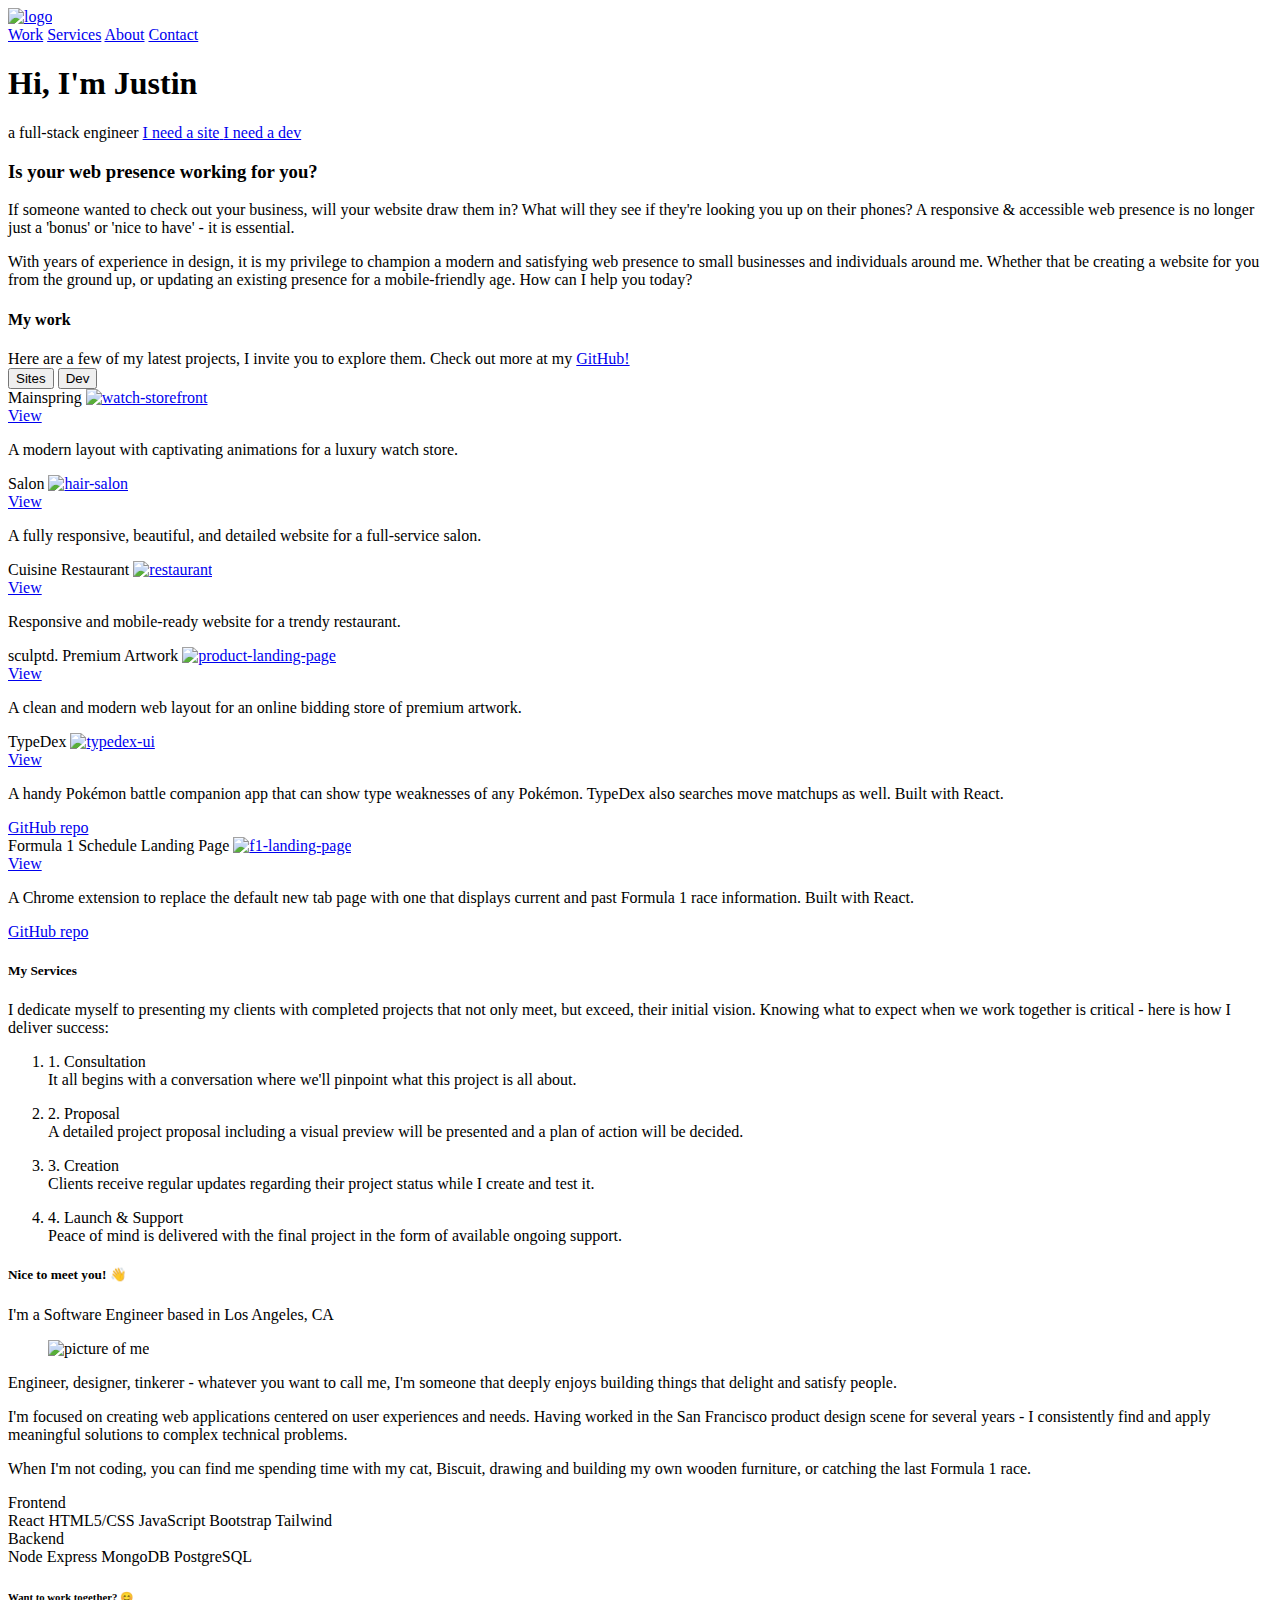
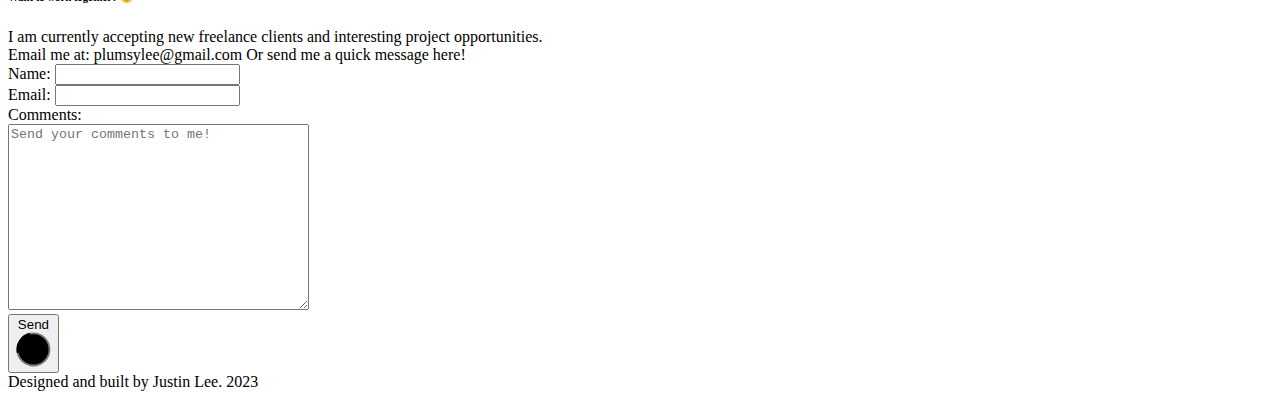
==== commit 264deb02: "fixed stylesheet ref" ====
--- a/index.html
+++ b/index.html
@@ -7,13 +7,13 @@
     <meta name="viewport" content="width=device-width, initial-scale=1.0" />
     <link rel="icon" href="https://images2.imgbox.com/2a/5f/o9bKer4o_o.png" />
     <title>Justin Lee</title>
-    <link rel="stylesheet" href="main.css" type="text/css" />
-    <link rel="stylesheet" href="intro.css" type="text/css" />
-    <link rel="stylesheet" href="promo.css" type="text/css" />
-    <link rel="stylesheet" href="about.css" type="text/css" />
-    <link rel="stylesheet" href="projects.css" type="text/css" />
-    <link rel="stylesheet" href="services.css" type="text/css" />
-    <link rel="stylesheet" href="links.css" type="text/css" />
+    <link rel="stylesheet" href="public/css/main.css" type="text/css" />
+    <link rel="stylesheet" href="public/css/intro.css" type="text/css" />
+    <link rel="stylesheet" href="public/css/promo.css" type="text/css" />
+    <link rel="stylesheet" href="public/css/about.css" type="text/css" />
+    <link rel="stylesheet" href="public/css/projects.css" type="text/css" />
+    <link rel="stylesheet" href="public/css/services.css" type="text/css" />
+    <link rel="stylesheet" href="public/css/links.css" type="text/css" />
     <script
       src="https://kit.fontawesome.com/48526c312e.js"
       crossorigin="anonymous"
@@ -140,7 +140,7 @@
           >
             <img
               class="project-img"
-              src="mainspring.png"
+              src="/public/imgs/mainspring.png"
               alt="watch-storefront"
             />
             <div class="overlay">
@@ -159,7 +159,11 @@
             href="https://phrygian-bristle-gum.glitch.me/"
             target="_blank"
           >
-            <img class="project-img" src="salon.png" alt="hair-salon" />
+            <img
+              class="project-img"
+              src="/public/imgs/salon.png"
+              alt="hair-salon"
+            />
             <div class="overlay">
               <span class="project-view"> View </span>
             </div>
@@ -176,7 +180,11 @@
             href="https://abyssinian-rambunctious-click.glitch.me/"
             target="_blank"
           >
-            <img class="project-img" src="cuisine.png" alt="restaurant" />
+            <img
+              class="project-img"
+              src="/public/imgs/cuisine.png"
+              alt="restaurant"
+            />
             <div class="overlay">
               <span class="project-view"> View </span>
             </div>
@@ -192,7 +200,7 @@
           >
             <img
               class="project-img"
-              src="sculpted.png"
+              src="/public/imgs/sculpted.png"
               alt="product-landing-page"
             />
             <div class="overlay">
@@ -214,7 +222,11 @@
             href="https://plumsily.github.io/typedex"
             target="_blank"
           >
-            <img class="project-img" src="typedex.png" alt="typedex-ui" />
+            <img
+              class="project-img"
+              src="/public/imgs/typedex.png"
+              alt="typedex-ui"
+            />
             <div class="overlay">
               <span class="project-view"> View </span>
             </div>
@@ -233,7 +245,11 @@
             href="https://plumsily.github.io/f1-new-tab/"
             target="_blank"
           >
-            <img class="project-img" src="f1.png" alt="f1-landing-page" />
+            <img
+              class="project-img"
+              src="/public/imgs/f1.png"
+              alt="f1-landing-page"
+            />
             <div class="overlay">
               <span class="project-view"> View </span>
             </div>
@@ -316,7 +332,7 @@
         <figure class="my-picture-container">
           <img
             class="my-picture reveal fade-bottom"
-            src="Swope Justin _0804.jpg"
+            src="/public/imgs/Swope Justin _0804.jpg"
             alt="picture of me"
           />
         </figure>
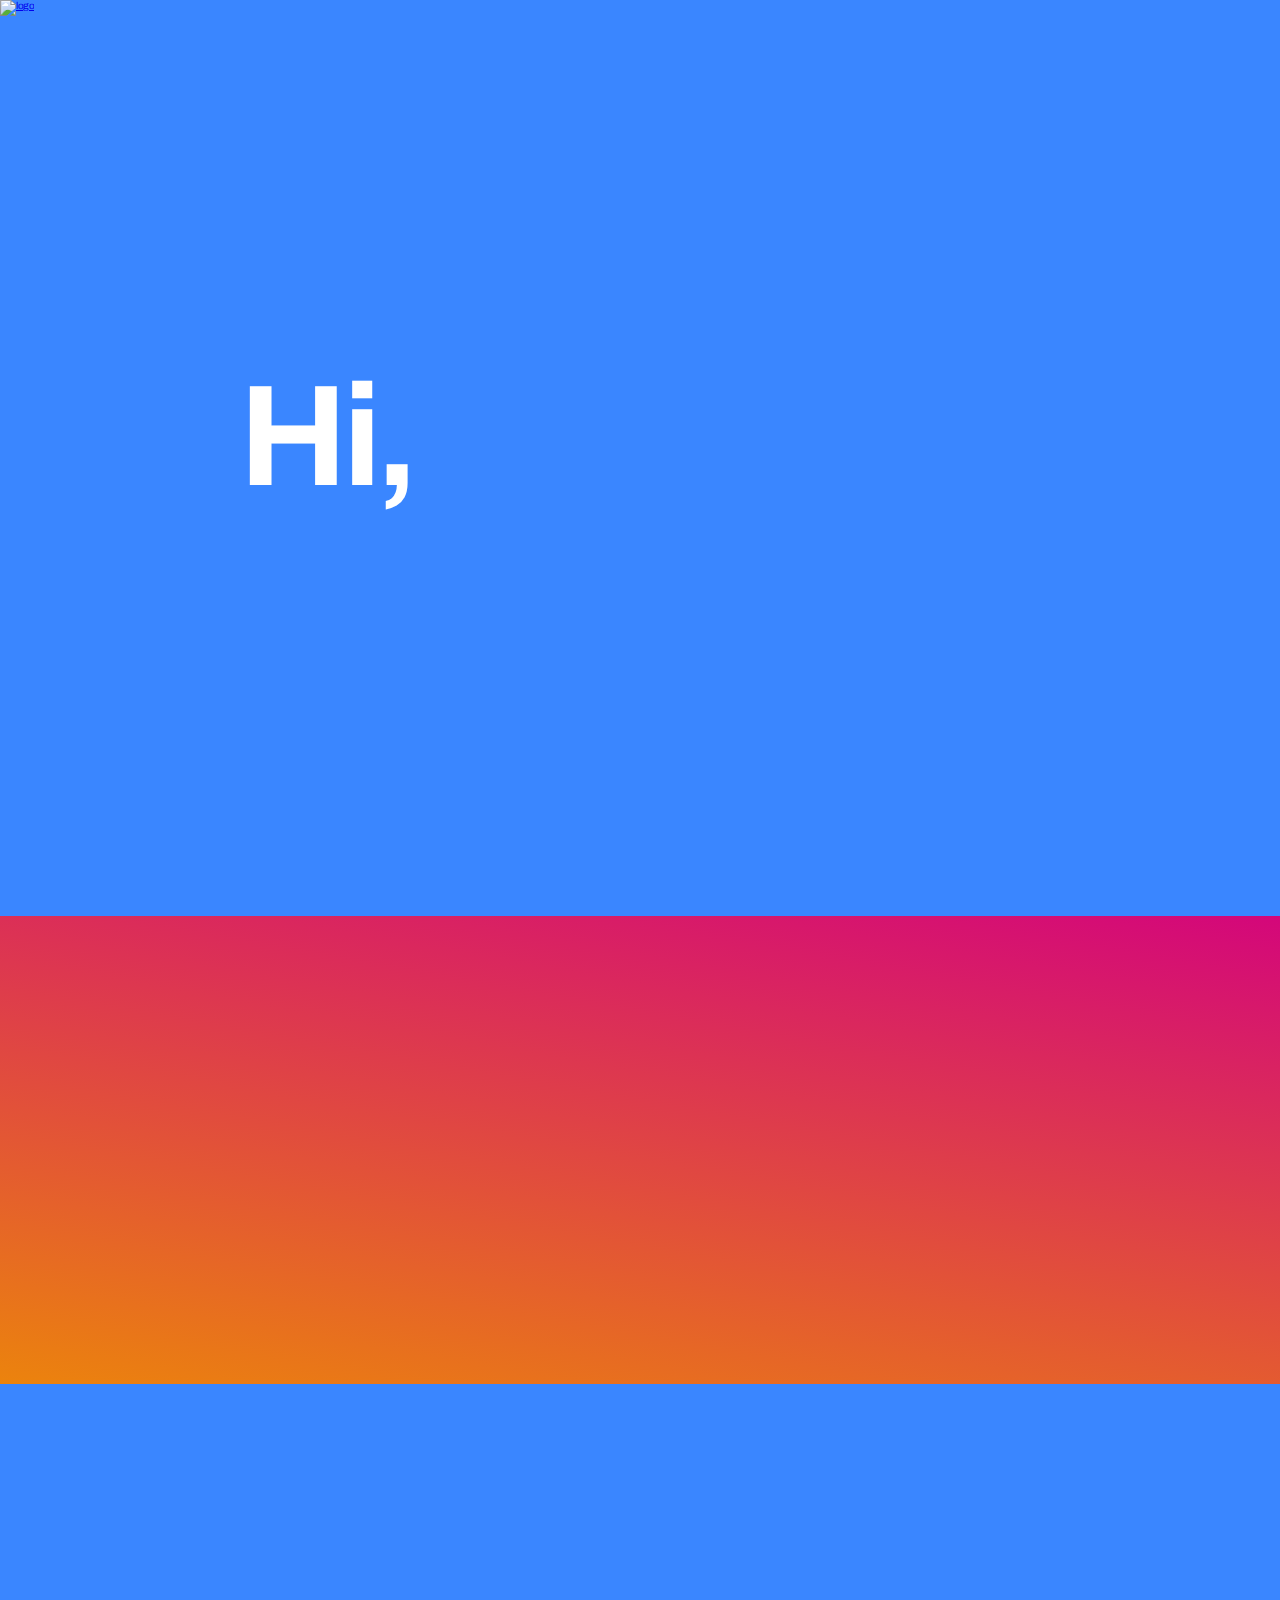
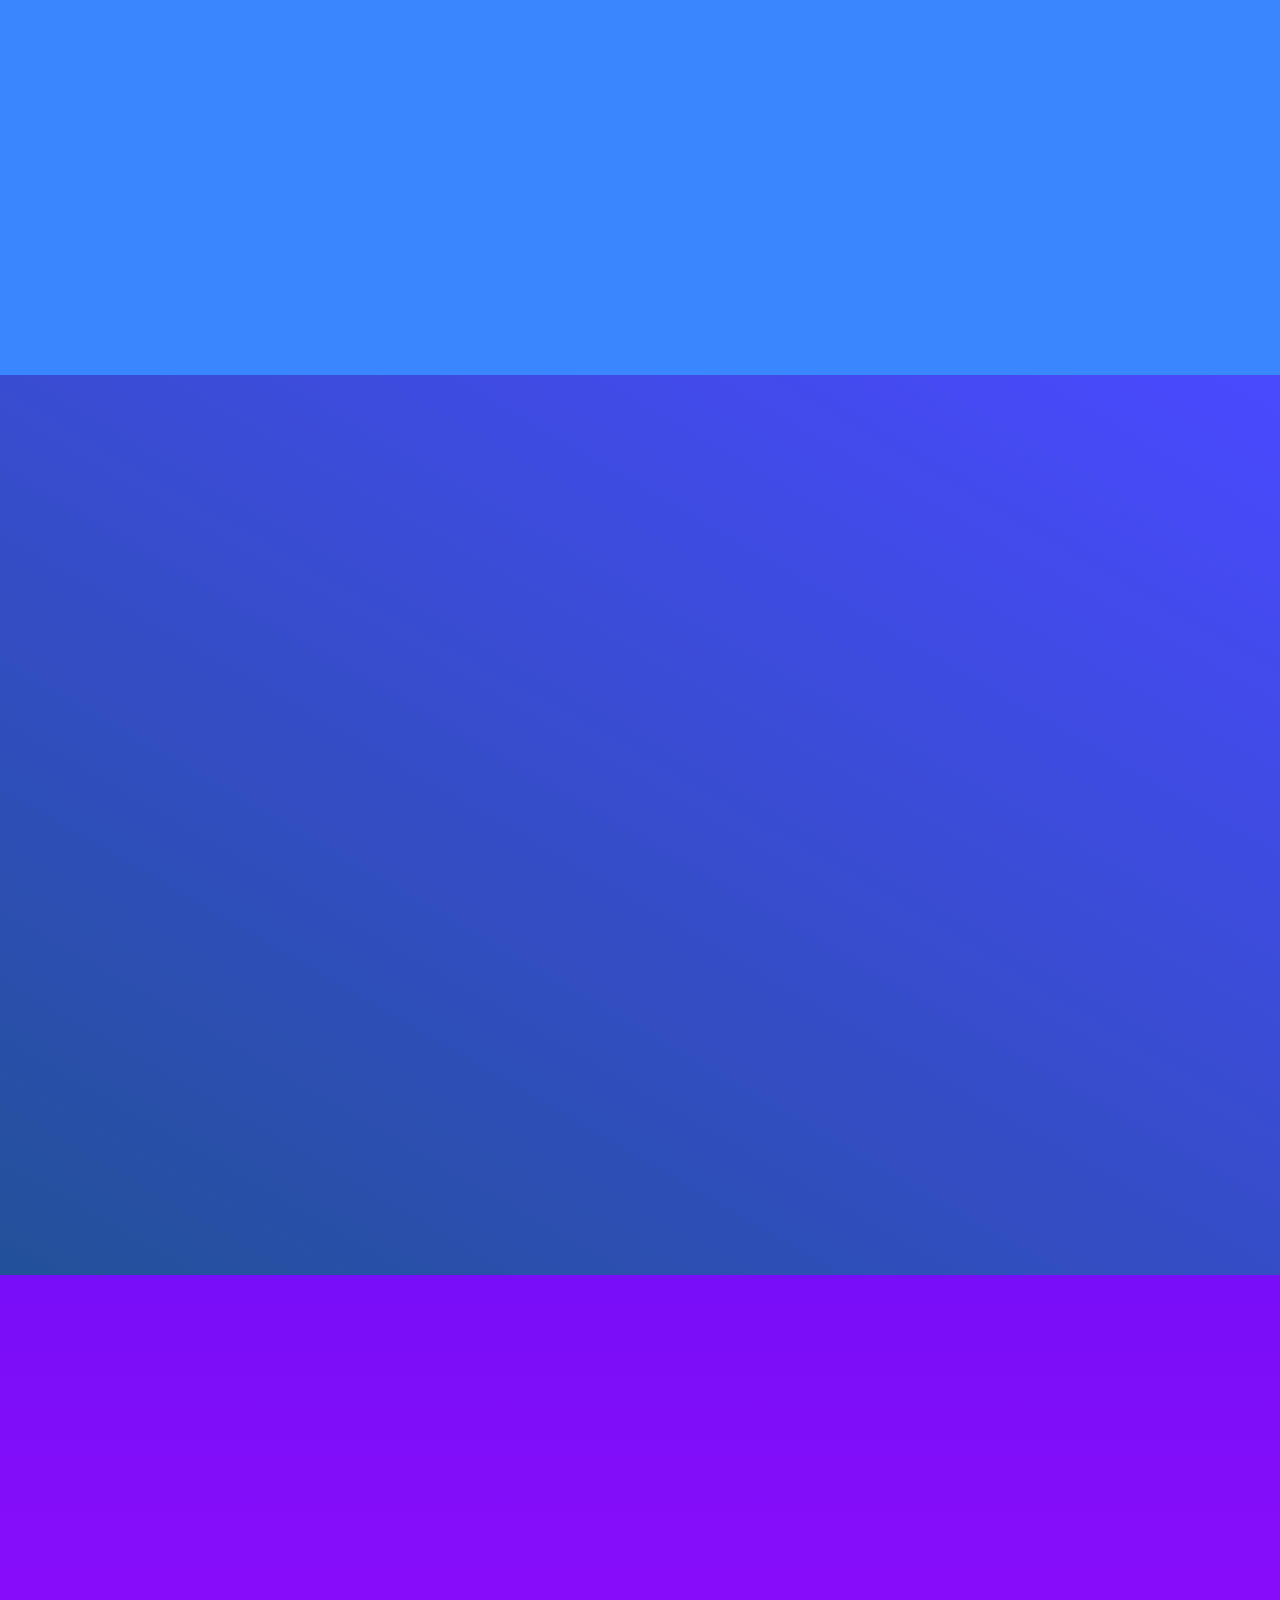
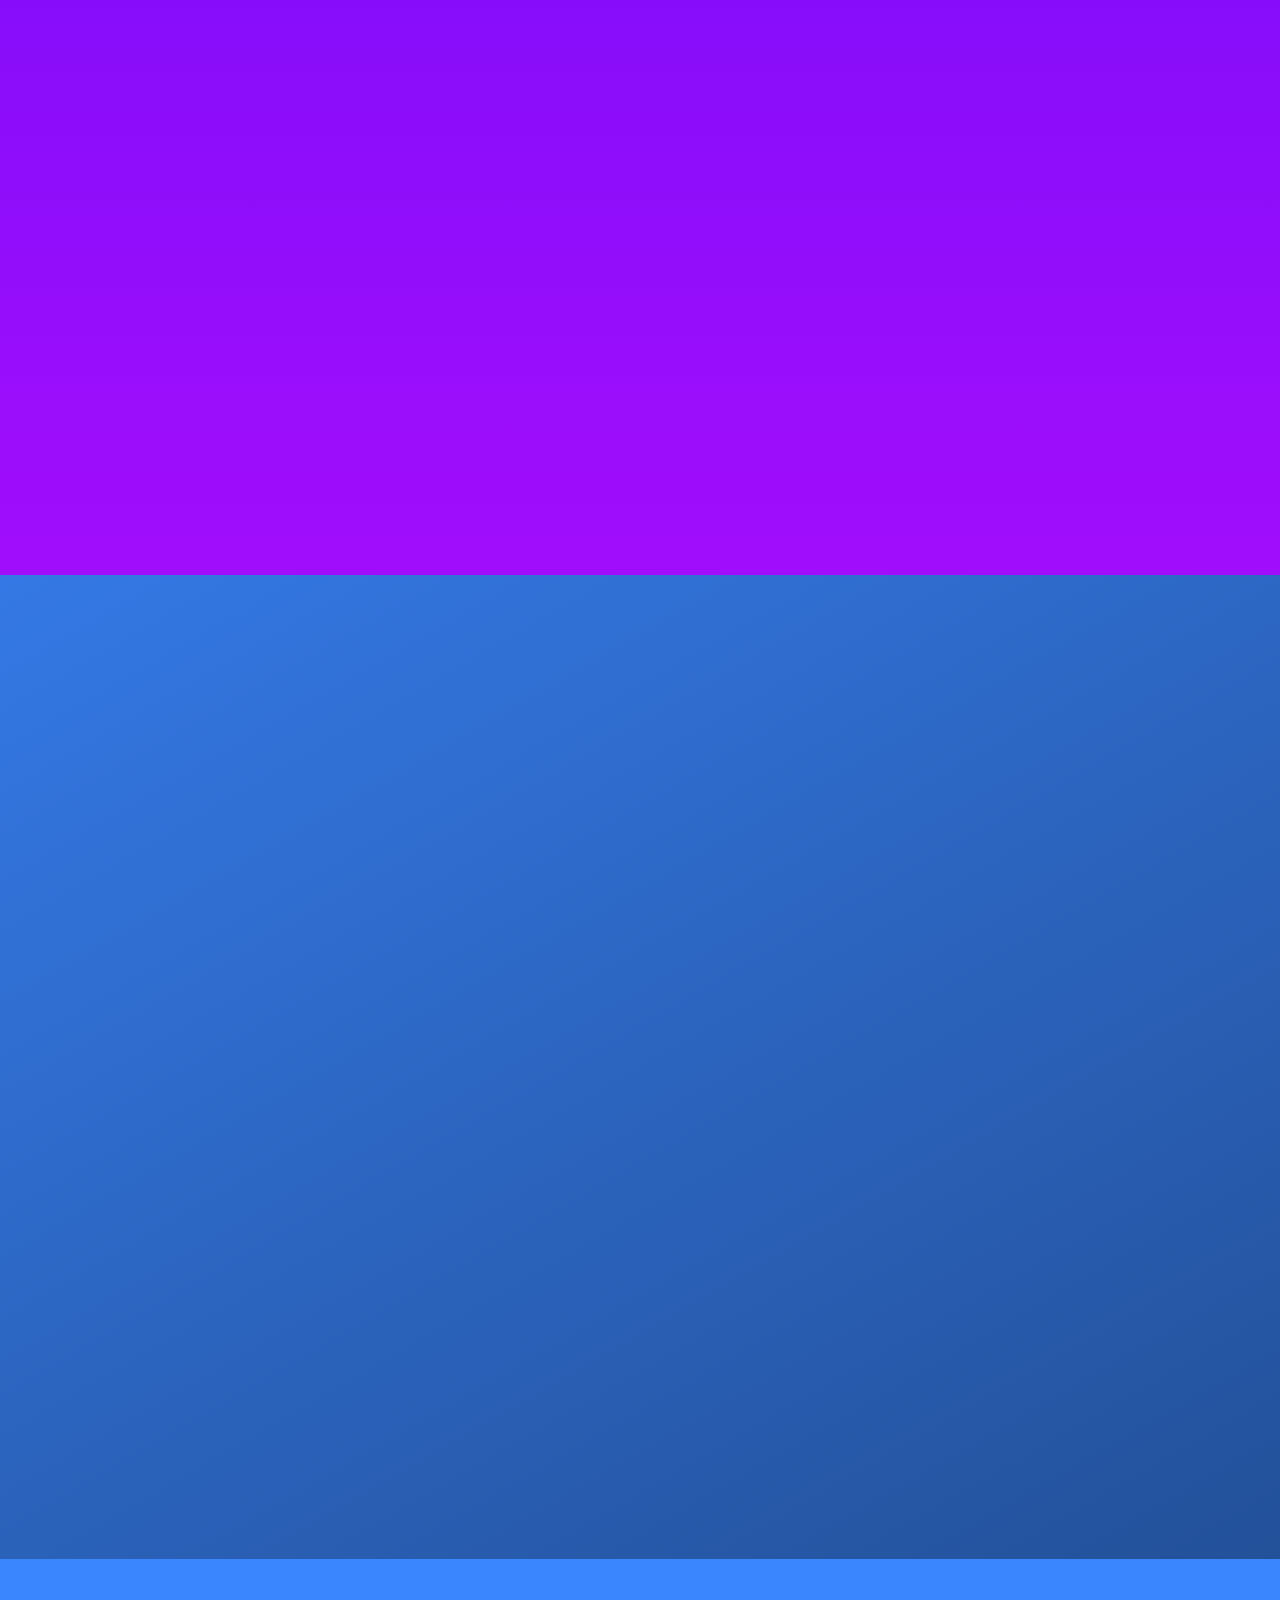
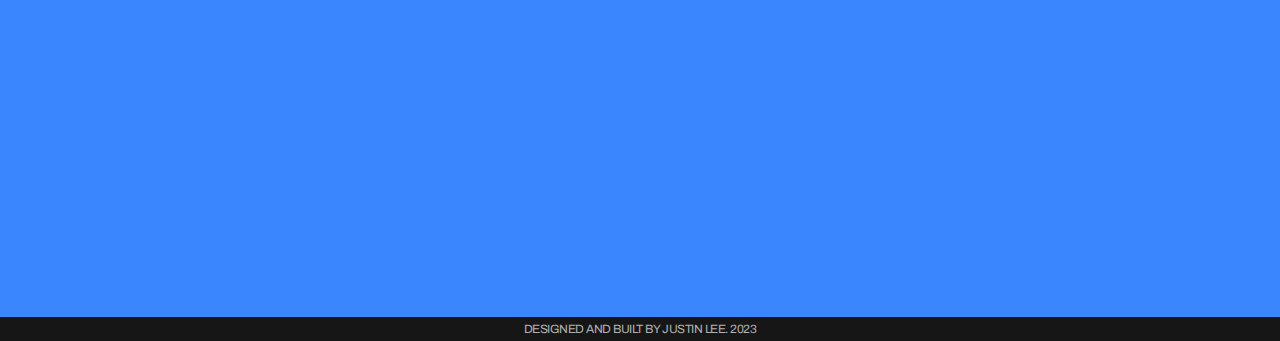
==== commit fff45ac0: "added additional projects" ====
--- a/index.html
+++ b/index.html
@@ -29,14 +29,14 @@
 
   <body>
     <header>
+      <a href="#welcome-section">
+        <img
+          class="logo"
+          src="https://images2.imgbox.com/2a/5f/o9bKer4o_o.png"
+          alt="logo"
+        />
+      </a>
       <nav id="navbar">
-        <a href="#welcome-section">
-          <img
-            class="logo"
-            src="https://images2.imgbox.com/2a/5f/o9bKer4o_o.png"
-            alt="logo"
-          />
-        </a>
         <div>
           <a class="nav-links" href="#projects">Work</a>
           <a class="nav-links" href="#services">Services</a>
@@ -71,12 +71,14 @@
           <span class="title-fade">I'm Justin</span>
         </h1>
         <span class="welcome-subtitle">a full-stack engineer</span>
-        <a class="btn-container" href="#promo">
-          <span class="welcome-btn" id="welcome-frontend-btn"
-            >I need a site</span
-          >
-          <span class="welcome-btn" id="welcome-dev-btn">I need a dev</span>
-        </a>
+        <div class="btn-container">
+          <a class="welcome-btn" id="welcome-dev-btn" href="#promo-dev"
+            >I need a dev</a
+          >
+          <a class="welcome-btn" id="welcome-frontend-btn" href="#promo"
+            >I need a site</a
+          >
+        </div>
       </div>
     </section>
     <section id="promo">
@@ -109,6 +111,34 @@
           <span class="reveal fade-bottom emphasized"
             >updating an existing presence for a mobile-friendly age</span
           >. How can I help you today?
+        </p>
+      </div>
+    </section>
+    <section id="promo-dev">
+      <div class="promo-header reveal fade-bottom">
+        <h3 class="reveal fade-bottom">What drives me to write code?</h3>
+        <span class="fa fa-code reveal fade-bottom mglass"></span>
+      </div>
+      <div class="promo-text">
+        <p class="reveal fade-bottom">
+          Improving people's daily experiences through software development is
+          my focus, driven by a strong passion for learning and continuous
+          improvement. During my university years, I delved into aerospace and
+          mechanical engineering, utilizing mathematical models to create
+          data-driven solutions for enhanced efficiency. As I gained experience
+          across diverse industries, I became fascinated by the
+          <span class="reveal fade-bottom emphasized"
+            >profound impact of computing power and software automation on
+            optimizing systems and maximizing user satisfaction.</span
+          >
+        </p>
+        <p class="reveal fade-bottom">
+          Through firsthand experience, I've seen how technology positively
+          affects lives. Motivated by this, I'm
+          <span class="reveal fade-bottom emphasized"
+            >dedicated to building impactful products and making meaningful
+            contributions to improve our world.</span
+          >
         </p>
       </div>
     </section>
@@ -124,12 +154,11 @@
         >
       </section>
       <section class="projects-button-container">
+        <button id="projects-dev-btn" class="reveal fade-bottom">Dev</button>
         <button id="projects-frontend-btn" class="reveal fade-bottom">
           Sites
         </button>
-        <button id="projects-dev-btn" class="reveal fade-bottom">Dev</button>
       </section>
-
       <div class="projects-grid" id="frontend-grid">
         <div class="project project-tile reveal fade-bottom">
           <span>Mainspring</span>
@@ -140,7 +169,7 @@
           >
             <img
               class="project-img"
-              src="/public/imgs/mainspring.png"
+              src="public/imgs/mainspring.jpg"
               alt="watch-storefront"
             />
             <div class="overlay">
@@ -153,6 +182,27 @@
           </p>
         </div>
         <div class="project project-tile reveal fade-bottom">
+          <span>sculptd. Premium Artwork</span>
+          <a
+            class="project-link"
+            href="https://plumsily.github.io/product-landing-page/"
+            target="_blank"
+          >
+            <img
+              class="project-img"
+              src="public/imgs/sculpted.jpg"
+              alt="product-landing-page"
+            />
+            <div class="overlay">
+              <span class="project-view"> View </span>
+            </div>
+          </a>
+          <p>
+            A clean and modern web layout for an online bidding store of premium
+            artwork.
+          </p>
+        </div>
+        <div class="project project-tile reveal fade-bottom">
           <span>Salon</span>
           <a
             class="project-link"
@@ -161,7 +211,7 @@
           >
             <img
               class="project-img"
-              src="/public/imgs/salon.png"
+              src="public/imgs/salon.jpg"
               alt="hair-salon"
             />
             <div class="overlay">
@@ -182,7 +232,7 @@
           >
             <img
               class="project-img"
-              src="/public/imgs/cuisine.png"
+              src="public/imgs/cuisine.jpg"
               alt="restaurant"
             />
             <div class="overlay">
@@ -191,31 +241,98 @@
           </a>
           <p>Responsive and mobile-ready website for a trendy restaurant.</p>
         </div>
-        <div class="project project-tile reveal fade-bottom">
-          <span>sculptd. Premium Artwork</span>
-          <a
-            class="project-link"
-            href="https://plumsily.github.io/product-landing-page/"
-            target="_blank"
-          >
-            <img
-              class="project-img"
-              src="/public/imgs/sculpted.png"
-              alt="product-landing-page"
-            />
-            <div class="overlay">
-              <span class="project-view"> View </span>
-            </div>
-          </a>
-          <p>
-            A clean and modern web layout for an online bidding store of premium
-            artwork.
-          </p>
-        </div>
-      </div>
-
+      </div>
       <div class="projects-dev-grid" id="dev-grid">
         <div class="project project-tile reveal fade-bottom">
+          <span>Optic Hub</span>
+          <a
+            class="project-link"
+            href="https://app.getoptic.io/register"
+            target="_blank"
+          >
+            <img
+              class="project-img"
+              src="public/imgs/optic-hub-1.png"
+              alt="optic-hub-ui"
+            />
+            <div class="overlay">
+              <span class="project-view"> View App </span>
+            </div>
+          </a>
+          <p>
+            SmileML's core web app for Optic users. This is a full stack data
+            dashboard, user profile, and online meetings transcriber app built
+            with Next.js, Firebase, GCP, DeepGram, D3.js, Framer, and Tailwind.
+          </p>
+          <a href="javascript:void(0)" id="locked-link">Locked</a>
+        </div>
+        <div class="project project-tile reveal fade-bottom">
+          <span>Optic Analytics</span>
+          <a class="project-link" href="javascript:void(0)">
+            <img
+              class="project-img"
+              src="public/imgs/optic-dashboard1.png"
+              alt="optic-analytics-ui"
+            />
+            <!-- <div class="overlay">
+              <span class="project-view"> View Demo </span>
+            </div> -->
+          </a>
+          <p>
+            Built for SmileML's product team, overseeing Optic. This is a full
+            stack analytics visualization app using Next.js, Firebase, D3.js,
+            and Tailwind. In conjunction with serverless functions, user metrics
+            are tracked and plotted.
+          </p>
+          <a href="javascript:void(0)" id="locked-link">Locked</a>
+        </div>
+        <div class="project project-tile reveal fade-bottom">
+          <span>Strata</span>
+          <a class="project-link" href="javascript:void(0)">
+            <img
+              class="project-img"
+              src="public/imgs/strata1.png"
+              alt="strata-ui"
+            />
+            <!-- <div class="overlay">
+              <span class="project-view"> View Demo </span>
+            </div> -->
+          </a>
+          <p>
+            A full stack online whiteboard app built with Next.js, Fabric.js,
+            Firebase, Express, and Socket.io. Users can collaborate their
+            brainstorming sessions in real-time.
+          </p>
+          <a href="https://github.com/plumsily/strata" target="_blank"
+            >GitHub repo</a
+          >
+        </div>
+        <div class="project project-tile reveal fade-bottom">
+          <span>Todos Tasker</span>
+          <a
+            class="project-link"
+            href="https://todos.cyclic.app/"
+            target="_blank"
+          >
+            <img
+              class="project-img"
+              src="public/imgs/todo1c.jpg"
+              alt="todos-app-ui"
+            />
+            <div class="overlay">
+              <span class="project-view"> View Demo </span>
+            </div>
+          </a>
+          <p>
+            A full stack app using the MERN stack - MongoDB, Express, React,
+            Node. Users can register and login to access their tasks, stored in
+            MongoDB.
+          </p>
+          <a href="https://github.com/plumsily/mern-todo" target="_blank"
+            >GitHub repo</a
+          >
+        </div>
+        <div class="project project-tile reveal fade-bottom">
           <span>TypeDex</span>
           <a
             class="project-link"
@@ -224,11 +341,11 @@
           >
             <img
               class="project-img"
-              src="/public/imgs/typedex.png"
+              src="public/imgs/typedex.jpg"
               alt="typedex-ui"
             />
             <div class="overlay">
-              <span class="project-view"> View </span>
+              <span class="project-view"> View Demo </span>
             </div>
           </a>
           <p>
@@ -236,7 +353,36 @@
             of any Pokémon. TypeDex also searches move matchups as well. Built
             with React.
           </p>
-          <a href="https://github.com/plumsily/typedex">GitHub repo</a>
+          <a href="https://github.com/plumsily/typedex" target="_blank"
+            >GitHub repo</a
+          >
+        </div>
+        <div class="project project-tile reveal fade-bottom">
+          <span>Quotely</span>
+          <a
+            class="project-link"
+            href="https://plumsily.github.io/random-quote-machine/"
+            target="_blank"
+          >
+            <img
+              class="project-img"
+              src="public/imgs/quote-1.png"
+              alt="quotely-quote"
+            />
+            <div class="overlay">
+              <span class="project-view"> View Demo </span>
+            </div>
+          </a>
+          <p>
+            A React app that where users can update the page with new
+            inspirational quotes and tweet them. Background animations and
+            colors are dynamically chosen for each quote.
+          </p>
+          <a
+            href="https://github.com/plumsily/random-quote-machine"
+            target="_blank"
+            >GitHub repo</a
+          >
         </div>
         <div class="project project-tile reveal fade-bottom">
           <span>Formula 1 Schedule Landing Page</span>
@@ -247,11 +393,11 @@
           >
             <img
               class="project-img"
-              src="/public/imgs/f1.png"
+              src="public/imgs/f1.jpg"
               alt="f1-landing-page"
             />
             <div class="overlay">
-              <span class="project-view"> View </span>
+              <span class="project-view"> View Demo </span>
             </div>
           </a>
           <p>
@@ -259,7 +405,9 @@
             displays current and past Formula 1 race information. Built with
             React.
           </p>
-          <a href="https://github.com/plumsily/f1-new-tab">GitHub repo</a>
+          <a href="https://github.com/plumsily/f1-new-tab" target="_blank"
+            >GitHub repo</a
+          >
         </div>
       </div>
     </section>
@@ -332,7 +480,7 @@
         <figure class="my-picture-container">
           <img
             class="my-picture reveal fade-bottom"
-            src="/public/imgs/Swope Justin _0804.jpg"
+            src="public/imgs/Swope Justin _0804.jpg"
             alt="picture of me"
           />
         </figure>
@@ -362,8 +510,10 @@
           <span class="reveal fade-bottom toolkit-title">Frontend</span>
           <div class="toolkit-items reveal fade-bottom">
             <span>React</span>
+            <span>Next</span>
             <span>HTML5/CSS</span>
             <span>JavaScript</span>
+            <span>TypeScript</span>
             <span>Bootstrap</span>
             <span>Tailwind</span>
           </div>
@@ -375,6 +525,8 @@
             <span>Express</span>
             <span>MongoDB</span>
             <span>PostgreSQL</span>
+            <span>Firebase</span>
+            <span>Google Cloud Platform</span>
           </div>
         </div>
       </div>
--- a/public/css/main.css
+++ b/public/css/main.css
@@ -0,0 +1,249 @@
+/* BASE */
+html {
+  font-size: 10px;
+}
+* {
+  letter-spacing: -0.04em;
+  box-sizing: border-box;
+  scroll-behavior: smooth;
+}
+p {
+  letter-spacing: 0;
+}
+/* SCROLLING */
+html {
+  scroll-behavior: smooth;
+}
+html::-webkit-scrollbar {
+  display: none;
+  width: 10px;
+  height: 20px;
+}
+html::-webkit-scrollbar-track {
+  background: rgba(0, 0, 0, 0);
+}
+html::-webkit-scrollbar-thumb {
+  width: 10px;
+  border-radius: 5px;
+  background-color: rgb(146, 201, 252);
+}
+
+/* NAVBAR */
+#navbar {
+  display: flex;
+  justify-content: space-between;
+  align-items: start;
+  padding: 2rem 2rem;
+  position: fixed;
+  top: 0;
+  left: 0;
+  width: 100vw;
+  height: max-content;
+  z-index: 100;
+}
+.logo {
+  width: 6rem;
+  height: 6rem;
+  transition: transform 300ms;
+}
+.logo:hover {
+  transform: scale(1.1);
+}
+#navbar > div {
+  display: flex;
+  flex-direction: column;
+  align-items: start;
+  gap: 1rem;
+}
+.nav-links {
+  font-size: 1.8rem;
+  font-weight: 600;
+  padding: 1.2rem 2.4rem;
+  /* backdrop-filter: blur(10px); */
+  border: 2px solid white;
+  border-radius: 9999px;
+  text-decoration: none;
+  text-align: center;
+  /* text-transform: uppercase; */
+  color: white;
+  display: inline-block;
+  transition: all 150ms cubic-bezier(0.165, 0.84, 0.44, 1);
+}
+.nav-links:hover {
+  /* transform: translateY(-5px); */
+  font-weight: 600;
+  color: black;
+  border-color: #89fc00;
+  background-color: #89fc00;
+  transition: all 150ms cubic-bezier(0.165, 0.84, 0.44, 1);
+}
+
+/* BODY */
+
+body {
+  background-color: #3a86ff;
+  color: black;
+  padding: 0;
+  margin: 0;
+  font-family: "Archivo", Helvetica, Arial, sans-serif;
+  position: relative;
+  overflow: overlay;
+}
+@keyframes move-background {
+  0% {
+    background-position: 0% 50%;
+  }
+  50% {
+    background-position: 100% 50%;
+  }
+  100% {
+    background-position: 0% 50%;
+  }
+}
+footer {
+  display: flex;
+  justify-content: center;
+  align-items: center;
+  font-size: 1.2rem;
+  padding: 0.5rem 1rem;
+  background-color: rgb(22, 22, 22);
+}
+.footer-text {
+  /* padding-top: 10px; */
+  text-transform: uppercase;
+  text-align: center;
+  width: 100vw;
+  height: 100%;
+  color: rgb(177, 177, 177);
+  /* background: #23d5ab; */
+}
+@media (max-width: 500px) {
+  .logo {
+    width: 4rem;
+    height: 4rem;
+    /* padding-left: 20px;
+    padding-right: 20px; */
+  }
+  #navbar {
+    justify-content: center;
+    align-items: center;
+  }
+  #navbar > div {
+    display: none;
+  }
+  .nav-links {
+    font-size: 1.8rem;
+    padding: 0 1.5rem;
+  }
+  body {
+    background-size: 200% 200%;
+  }
+  .footer-text {
+    font-size: 1.2rem;
+    height: auto;
+    padding-left: 3rem;
+    padding-right: 3rem;
+    padding-top: 5px;
+    padding-bottom: 5px;
+    text-align: center;
+  }
+}
+@media (min-width: 501px) and (max-width: 1439px) {
+  .logo {
+    width: 5rem;
+    height: 5rem;
+    /* padding-left: 20px;
+    padding-right: 20px; */
+  }
+  .nav-links {
+    font-size: 1.6rem;
+    font-weight: 600;
+    padding: 1.2rem 2.2rem;
+  }
+}
+
+#navbar,
+.links-section {
+  animation: fade 1000ms ease-out 2000ms 1 normal forwards;
+  opacity: 0;
+}
+
+.title-fade:first-of-type {
+  display: inline-block;
+  animation: fade-top 1.1s ease 0s 1 normal forwards,
+    fade-delay 1.1s ease 0s 1 normal forwards;
+}
+.title-fade:nth-child(2) {
+  display: inline-block;
+  opacity: 0;
+  animation: fade-top 1.1s ease 800ms 1 normal forwards,
+    fade-delay 1.1s ease 800ms 1 normal forwards;
+}
+.welcome-subtitle,
+.btn-container {
+  opacity: 0;
+  animation: fade-bottom 1.1s ease 1800ms 1 normal forwards,
+    fade-delay 1.1s ease 1800ms 1 normal forwards;
+}
+
+.reveal {
+  overflow: hidden;
+  position: relative;
+  opacity: 0;
+}
+
+.reveal.active {
+  overflow: hidden;
+}
+
+.active.fade-bottom {
+  animation: fade-bottom 1s ease 0s 1 normal forwards,
+    fade-delay 1s ease 0s 1 normal forwards;
+}
+
+@keyframes fade {
+  from {
+    opacity: 0;
+  }
+  to {
+    opacity: 1;
+  }
+}
+
+@keyframes fade-delay {
+  0%,
+  30% {
+    opacity: 0;
+  }
+  100% {
+    opacity: 1;
+  }
+}
+
+@keyframes fade-bottom {
+  0% {
+    -webkit-transform: translate3d(0, 100px, 0);
+    transform: translate3d(0, 100px, 0);
+  }
+  100% {
+    -webkit-transform: translate3d(0, 0, 0);
+    transform: translate3d(0, 0, 0);
+  }
+}
+@keyframes fade-top {
+  0% {
+    -webkit-transform: translate3d(0, -100px, 0);
+    transform: translate3d(0, -100px, 0);
+  }
+  100% {
+    -webkit-transform: translate3d(0, 0, 0);
+    transform: translate3d(0, 0, 0);
+  }
+}
+
+@media (max-width: 500px) {
+  .active.fade-bottom {
+    animation: fade-bottom 600ms ease 0s 1 normal forwards,
+      fade-delay 600ms ease 0s 1 normal forwards;
+  }
+}
--- a/public/css/intro.css
+++ b/public/css/intro.css
@@ -0,0 +1,219 @@
+/* INTRO SECTION */
+
+#welcome-section {
+  display: grid;
+  grid-template-columns: 10vw 80vw 10vw;
+  grid-template-rows: 100vh;
+  grid-template-areas: "side" "middle" "side";
+  overflow: hidden;
+  margin-top: 0;
+  min-height: 100vh;
+  min-height: calc(var(--vh, 1vh) * 100);
+  /* min-height: -webkit-fill-available; */
+  font-size: 8rem;
+  position: relative;
+}
+.welcome-text {
+  grid-column: 2/3;
+  grid-row: 1;
+  display: flex;
+  justify-content: center;
+  align-items: center;
+  flex-direction: column;
+  position: relative;
+}
+.welcome-title {
+  margin: 0 auto;
+  font-size: 10vw;
+  color: white;
+}
+.welcome-subtitle {
+  margin: 0 auto;
+  font-size: 4vw;
+  font-weight: 600;
+  background: white;
+  -webkit-background-clip: text;
+  background-clip: text;
+  -webkit-text-fill-color: transparent;
+}
+.btn-container {
+  width: 100%;
+  position: absolute;
+  bottom: 0;
+  left: 0;
+  margin: 0 auto;
+  display: flex;
+  gap: 1rem;
+  justify-content: center;
+  margin-bottom: 2rem;
+  text-decoration: none;
+}
+.welcome-btn {
+  position: relative;
+  text-align: center;
+  font-size: 2rem;
+  font-weight: 600;
+  padding: 1.2rem 2.2rem;
+  border: 2px solid white;
+  border-radius: 9999px;
+  color: white;
+  display: inline-block;
+  transition: all 300ms ease;
+  display: flex;
+  align-items: center;
+  gap: 0.5rem;
+}
+.welcome-btn:hover {
+  transform: translateY(-5px);
+  color: black;
+  border-color: #89fc00;
+  background-color: #89fc00;
+  transition: all 150ms cubic-bezier(0.165, 0.84, 0.44, 1);
+}
+
+.flower-background {
+  grid-column: 2/3;
+  grid-row: 1;
+  top: 0;
+  left: 0;
+  width: 100%;
+  height: 100vh;
+  z-index: -1;
+  display: flex;
+  justify-content: center;
+  align-items: center;
+}
+.flower-box {
+  height: 40vw;
+  width: 40vw;
+  padding: 0;
+  margin: 0;
+  animation: flower-rotate 10s ease-in-out infinite alternate-reverse;
+}
+.flower-container {
+  position: absolute;
+  width: 40vw;
+  height: 40vw;
+}
+.flower-petal {
+  top: 0;
+  margin: 0 auto;
+  width: 45%;
+  height: 45%;
+  border-radius: 50%;
+  opacity: 0.8;
+  transform-origin: 0 -100%;
+  animation: petal-grow 10s ease-in-out infinite alternate-reverse;
+}
+@keyframes petal-grow {
+  0% {
+    transform: translate(0, 0) scale(1);
+    opacity: 0.9;
+    filter: blur(1px);
+    background-color: rgba(220, 0, 115, 0.95);
+  }
+  5% {
+    transform: translate(0, 0) scale(1);
+    opacity: 0.9;
+    filter: blur(1px);
+    background-color: rgba(220, 0, 115, 0.95);
+  }
+  15% {
+    background-color: rgba(220, 0, 115, 0.95);
+  }
+  100% {
+    transform: translate(0, 50%) scale(3);
+    filter: blur(60px);
+    background-color: rgb(10, 14, 253);
+  }
+}
+.flower2 {
+  transform: rotate(72deg);
+}
+.flower3 {
+  transform: rotate(144deg);
+}
+.flower4 {
+  transform: rotate(216deg);
+}
+.flower5 {
+  transform: rotate(288deg);
+}
+
+@keyframes flower-rotate {
+  0% {
+    transform: rotate(0deg);
+  }
+  5% {
+    transform: rotate(0deg);
+  }
+  100% {
+    transform: rotate(360deg);
+  }
+}
+@media (max-width: 500px) {
+  #welcome-section {
+    grid-template-columns: 5vw 90vw 5vw;
+    justify-items: center;
+  }
+  .welcome-title {
+    margin: 0 auto 1rem auto;
+    font-size: 30vw;
+    font-weight: 600;
+    text-align: center;
+    transform: translateY(-50px);
+    margin-bottom: -40px;
+  }
+  .welcome-subtitle {
+    letter-spacing: -0.05rem;
+    margin: 0 auto;
+    font-size: 8vw;
+    font-weight: 700;
+    text-align: center;
+    display: inline-block;
+  }
+  .flower-box {
+    height: 90vw;
+    width: 90vw;
+  }
+  .flower-container {
+    width: 90vw;
+    height: 90vw;
+  }
+  .btn-container {
+    margin-bottom: 2rem;
+  }
+}
+@media (min-width: 501px) and (max-width: 1439px) {
+  #welcome-section {
+    display: grid;
+    grid-template-columns: 10vw 80vw 10vw;
+    grid-template-rows: 100vh;
+    grid-template-areas: "side" "middle" "side";
+    overflow: hidden;
+    margin-top: 0;
+    min-height: 100vh;
+    min-height: calc(var(--vh, 1vh) * 100);
+    font-size: 8rem;
+    position: relative;
+  }
+  .welcome-title {
+    margin: 0 auto;
+    font-size: 16vh;
+    color: white;
+  }
+  .welcome-subtitle {
+    margin: 0 auto;
+    font-size: 6vh;
+    font-weight: 600;
+    background: white;
+    -webkit-background-clip: text;
+    background-clip: text;
+    -webkit-text-fill-color: transparent;
+  }
+  .welcome-btn {
+    font-size: 1.8rem;
+    font-weight: 600;
+    padding: 1.2rem 2.2rem;
+  }
+}
--- a/public/css/promo.css
+++ b/public/css/promo.css
@@ -0,0 +1,117 @@
+#promo {
+  height: max-content;
+  width: 100%;
+  background: linear-gradient(
+    190deg,
+    rgba(220, 0, 115, 0.95),
+    rgba(245, 131, 0, 0.95)
+  );
+  display: flex;
+  gap: 8rem;
+  justify-content: center;
+  padding: 10rem 10%;
+}
+.promo-header {
+  display: flex;
+  flex-direction: column;
+  justify-content: center;
+  align-items: center;
+  align-self: center;
+  height: 100%;
+  width: 40%;
+  font-size: 5rem;
+  gap: 5rem;
+}
+#promo h3 {
+  margin: 0;
+  font-size: 5rem;
+  font-weight: 500;
+  text-align: center;
+  color: #89fc00;
+}
+
+.promo-text {
+  letter-spacing: -0.01rem;
+  width: 60%;
+  align-self: start;
+  display: flex;
+  flex-direction: column;
+  gap: 2rem;
+  color: white;
+  font-size: 2rem;
+  font-weight: 300;
+  line-height: 1.5em;
+}
+
+.promo-text p {
+  margin: 0;
+}
+
+.mglass {
+  font-size: 3rem;
+  padding: 0.5em 0;
+  width: 60%;
+  text-align: center;
+  border: 3px solid #89fc00;
+  border-radius: 9999px;
+  color: #89fc00;
+}
+
+.emphasized {
+  font-weight: 600;
+  /* font-style: italic; */
+  color: #89fc00;
+  font-size: 1.2em;
+  letter-spacing: normal;
+}
+
+@media (max-width: 500px) {
+  #promo {
+    gap: 4rem;
+    padding: 5rem 1rem;
+    align-items: center;
+    flex-direction: column;
+  }
+  #promo h3 {
+    font-size: 10vw;
+    /* margin: 0 5px 2rem 5px; */
+  }
+  .promo-header {
+    width: 95%;
+    gap: 3rem;
+  }
+  .mglass {
+    font-size: 3rem;
+    padding: 0.5em 0;
+  }
+  .promo-text {
+    letter-spacing: -0.01rem;
+    width: 95%;
+    align-self: center;
+    gap: 2rem;
+    font-size: 1.8rem;
+    font-weight: 300;
+    line-height: 1.5em;
+  }
+  .emphasized {
+    font-weight: 600;
+    font-size: 1.1em;
+    letter-spacing: normal;
+  }
+}
+@media (min-width: 501px) and (max-width: 1439px) {
+  #promo h3 {
+    font-size: 4rem;
+  }
+  .mglass {
+    font-size: 2.5rem;
+    padding: 0.5em 0;
+    width: 70%;
+  }
+  .promo-text {
+    font-size: 1.8rem;
+  }
+  .emphasized {
+    font-size: 2rem;
+  }
+}
--- a/public/css/about.css
+++ b/public/css/about.css
@@ -0,0 +1,363 @@
+#about {
+  min-height: 100vh;
+  min-height: calc(var(--vh, 1vh) * 100);
+  /* min-height: -webkit-fill-available; */
+  max-height: max-content;
+  width: 100%;
+  background: linear-gradient(-30deg, rgba(0, 0, 0, 0.4), rgba(0, 0, 0, 0.1));
+  display: flex;
+  gap: 8rem;
+  flex-direction: column;
+  justify-content: space-evenly;
+  padding: 10rem 10%;
+}
+#about h5 {
+  margin: 0;
+  font-size: 6rem;
+  font-weight: 600;
+  text-align: center;
+  color: #89fc00;
+  line-height: 1em;
+}
+.about-title {
+  display: flex;
+  flex-direction: column;
+  gap: 2rem;
+  align-items: center;
+  justify-content: center;
+}
+.about-subtitle {
+  letter-spacing: -0.01rem;
+  color: white;
+  text-align: center;
+  font-size: 2.2rem;
+  line-height: 1.5em;
+}
+.about-container {
+  /* display: grid;
+  grid-template-columns: 1fr 1fr; */
+  display: flex;
+  justify-content: center;
+  align-items: center;
+  width: 100%;
+  /* height: 60%; */
+  gap: 5rem;
+}
+.my-picture-container {
+  display: flex;
+  justify-content: flex-end;
+  height: 40vh;
+  width: 40%;
+  /* align-self: flex-end;
+  justify-self: center; */
+}
+.my-picture {
+  height: 100%;
+  width: 100%;
+  object-fit: cover;
+  object-position: center top;
+  border-radius: 10px;
+}
+.about-container p {
+  margin: 0;
+  width: 100%;
+  font-size: 2rem;
+}
+.about-text {
+  align-self: start;
+  display: flex;
+  flex-direction: column;
+  justify-content: center;
+  height: 100%;
+  gap: 3rem;
+  font-size: 2rem;
+  color: white;
+  font-weight: 300;
+  letter-spacing: normal;
+  line-height: 1.5em;
+  width: 60%;
+}
+.toolkit-section {
+  display: flex;
+  flex-direction: column;
+  justify-content: center;
+  align-items: center;
+  gap: 2rem;
+  font-size: 1.8rem;
+  color: white;
+}
+.toolkit-row {
+  display: flex;
+  flex-direction: row;
+  align-items: center;
+  gap: 1rem;
+  font-size: 1.8rem;
+  color: white;
+}
+.toolkit-items {
+  display: flex;
+  flex-direction: row;
+  gap: 0.5rem;
+  justify-content: center;
+}
+.toolkit-title {
+  font-size: 1em;
+  font-weight: 600;
+  text-transform: uppercase;
+}
+.toolkit-items > span {
+  font-weight: 500;
+  font-size: 1.8rem;
+  padding: 0.8rem 1.8rem;
+  border: 2px solid #89fc00;
+  color: #89fc00;
+  border-radius: 9999px;
+  letter-spacing: normal;
+  height: max-content;
+  width: max-content;
+}
+
+@media (max-width: 500px) {
+  #about {
+    gap: 4rem;
+    padding: 5rem 1rem;
+    align-items: center;
+    background: linear-gradient(-70deg, rgba(0, 0, 0, 0.4), rgba(0, 0, 0, 0.1));
+  }
+  #about h5 {
+    font-size: 15vw;
+    text-align: left;
+    width: 95%;
+    /* margin: 0 5px 2rem 5px; */
+  }
+  .about-container {
+    /* grid-template-columns: 1fr; */
+    flex-direction: column;
+    gap: 2rem;
+  }
+  .my-picture-container {
+    width: 100%;
+    justify-content: center;
+  }
+  .my-picture {
+    justify-self: center;
+    width: 95%;
+  }
+  .about-container p {
+    /* margin: 2rem auto 2rem auto; */
+    align-self: center;
+    justify-self: center;
+    /* width: 75vw; */
+    width: 95%;
+    font-size: 18px;
+  }
+  .about-title {
+    gap: 2rem;
+    align-items: flex-start;
+    justify-content: center;
+    width: 95%;
+  }
+  .about-subtitle {
+    letter-spacing: -0.01rem;
+    text-align: left;
+    font-size: 20px;
+    width: 95%;
+  }
+  .about-text {
+    width: 100%;
+    line-height: 1.2em;
+  }
+  .toolkit-section {
+    display: flex;
+    flex-direction: row;
+    justify-content: space-evenly;
+    align-items: flex-start;
+    gap: 2rem;
+    font-size: 16px;
+    color: white;
+    width: 100%;
+  }
+  .toolkit-row {
+    display: flex;
+    flex-direction: column;
+    align-items: flex-start;
+    gap: 1rem;
+    font-size: 16px;
+    color: white;
+  }
+  .toolkit-items {
+    display: flex;
+    flex-direction: column;
+    gap: 0.5rem;
+    justify-content: center;
+  }
+  .toolkit-title {
+    font-size: 1em;
+    font-weight: 600;
+    text-transform: uppercase;
+    font-size: 18px;
+  }
+  .toolkit-items > span {
+    font-weight: 500;
+    font-size: 20px;
+    padding: 0.5rem 1.5rem;
+    border: 2px solid #89fc00;
+    color: #89fc00;
+    border-radius: 9999px;
+    letter-spacing: normal;
+    height: max-content;
+    width: max-content;
+  }
+}
+@media (min-width: 501px) and (max-width: 1023px) {
+  .toolkit-section {
+    display: flex;
+    flex-direction: row;
+    justify-content: space-evenly;
+    align-items: flex-start;
+    gap: 2rem;
+    font-size: 16px;
+    color: white;
+    width: 95%;
+  }
+  .toolkit-row {
+    display: flex;
+    flex-direction: column;
+    align-items: flex-start;
+    gap: 1rem;
+    font-size: 16px;
+    color: white;
+  }
+  .toolkit-items {
+    display: flex;
+    flex-direction: column;
+    gap: 0.5rem;
+    justify-content: center;
+  }
+  .toolkit-title {
+    font-size: 1em;
+    font-weight: 600;
+    text-transform: uppercase;
+    font-size: 18px;
+  }
+  .toolkit-items > span {
+    font-weight: 500;
+    font-size: 20px;
+    padding: 0.5rem 1.5rem;
+    border: 2px solid #89fc00;
+    color: #89fc00;
+    border-radius: 9999px;
+    letter-spacing: normal;
+    height: max-content;
+    width: max-content;
+  }
+  .about-container {
+    /* grid-template-columns: 1fr; */
+    flex-direction: column;
+    gap: 2rem;
+  }
+  .my-picture-container {
+    width: 100%;
+    justify-content: center;
+  }
+  .my-picture {
+    justify-self: center;
+    width: 95%;
+  }
+  .about-text {
+    width: 100%;
+    line-height: 1.2em;
+  }
+}
+@media (min-width: 501px) and (max-width: 1439px) {
+  #about {
+    gap: 6rem;
+  }
+  #about h5 {
+    font-size: 5rem;
+  }
+  .about-subtitle {
+    letter-spacing: -0.01rem;
+    color: white;
+    text-align: center;
+    font-size: 2rem;
+    line-height: 1.5em;
+  }
+  .about-container {
+    /* display: grid; */
+    /* grid-template-columns: 1fr 1fr; */
+    width: 100%;
+    gap: 5rem;
+  }
+  .my-picture-container {
+    height: 50vh;
+  }
+  .my-picture {
+    /* align-self: center;
+    justify-self: center;
+    object-fit: cover; */
+    /* height: 100%;
+    width: 100%; */
+    border-radius: 10px;
+  }
+  .about-container p {
+    margin: 0;
+    width: 100%;
+    font-size: 1.8rem;
+  }
+  .about-text {
+    align-self: start;
+    display: flex;
+    flex-direction: column;
+    justify-content: center;
+    /* height: 100%; */
+    gap: 3rem;
+    font-size: 1.8rem;
+    color: white;
+    font-weight: 300;
+    letter-spacing: normal;
+    line-height: 1.5em;
+  }
+  .toolkit-section {
+    display: flex;
+    flex-direction: column;
+    justify-content: center;
+    align-items: center;
+    gap: 2rem;
+    font-size: 1.8rem;
+    color: white;
+  }
+  .toolkit-row {
+    display: flex;
+    flex-direction: row;
+    align-items: center;
+    gap: 1rem;
+    font-size: 1.6rem;
+    color: white;
+  }
+  .toolkit-items {
+    display: flex;
+    flex-direction: row;
+    gap: 0.5rem;
+    justify-content: center;
+  }
+  .toolkit-title {
+    font-size: 1em;
+    font-weight: 600;
+    text-transform: uppercase;
+  }
+  .toolkit-items > span {
+    font-weight: 500;
+    font-size: 1.6rem;
+    padding: 0.8rem 1.8rem;
+    border: 2px solid #89fc00;
+    color: #89fc00;
+    border-radius: 9999px;
+    letter-spacing: normal;
+    height: max-content;
+    width: max-content;
+  }
+  /* .my-picture-container {
+    height: 60%;
+  } */
+}
--- a/public/css/projects.css
+++ b/public/css/projects.css
@@ -0,0 +1,285 @@
+/* WORK SECTION */
+#projects {
+  min-height: 100vh;
+  min-height: calc(var(--vh, 1vh) * 100);
+  max-height: max-content;
+  width: 100%;
+  background: linear-gradient(
+    30deg,
+    rgba(0, 0, 0, 0.4),
+    rgba(78, 58, 255, 0.8)
+  );
+  display: flex;
+  gap: 8rem;
+  flex-direction: column;
+  justify-content: space-evenly;
+  align-items: center;
+  padding: 10rem 5%;
+}
+#projects h4 {
+  margin: 0;
+  font-size: 6rem;
+  font-weight: 600;
+  text-align: center;
+  color: #89fc00;
+  text-transform: capitalize;
+}
+.projects-title {
+  display: flex;
+  flex-direction: column;
+  gap: 2rem;
+  align-items: center;
+  justify-content: center;
+}
+.projects-subtitle {
+  letter-spacing: -0.01rem;
+  color: white;
+  text-align: center;
+  font-size: 2.2rem;
+  text-decoration: none;
+}
+.projects-subtitle a {
+  text-decoration: none;
+  color: #89fc00;
+  font-weight: 600;
+}
+.projects-grid,
+.projects-dev-grid {
+  display: grid;
+  grid-template-columns: repeat(4, 1fr);
+  margin: 0rem 5rem 0rem 5rem;
+  gap: 4rem;
+  transition: all 150ms ease;
+}
+.project-tile {
+  font-size: 2.2rem;
+  letter-spacing: -0.01rem;
+  position: relative;
+  display: flex;
+  gap: 1.5rem;
+  flex-direction: column;
+  justify-content: flex-start;
+  align-items: start;
+  padding-bottom: 20px;
+  text-decoration: none;
+  transition: color 300ms, transform 300ms, box-shadow 300ms;
+  color: white;
+  background: transparent;
+  z-index: 1;
+  opacity: 0;
+}
+.project-tile > span {
+  font-size: 2.6rem;
+  font-weight: 500;
+}
+
+.project-link {
+  position: relative;
+  transition: all 200ms ease;
+}
+.overlay {
+  position: absolute;
+  display: flex;
+  justify-content: center;
+  align-items: center;
+  top: 0;
+  left: 0;
+  width: 100%;
+  height: 100%;
+  border-radius: 10px;
+  opacity: 0;
+  background: rgba(0, 0, 0, 0);
+  transition: all 200ms ease;
+}
+.project-link:hover .overlay {
+  opacity: 1;
+  background: rgba(0, 0, 0, 0.5);
+  transition: all 200ms ease;
+}
+.project-img {
+  width: 100%;
+  height: 100%;
+  border-radius: 10px;
+  object-fit: cover;
+  z-index: 0;
+}
+.project-view {
+  font-size: 2.5rem;
+  font-weight: 600;
+  padding: 1.2rem 2.2rem;
+  border: 3px solid #89fc00;
+  border-radius: 9999px;
+  text-decoration: none;
+  color: #89fc00;
+  transition: all 300ms ease;
+}
+.project-tile p {
+  margin: 0;
+  font-weight: 200;
+  letter-spacing: 0;
+  font-size: 2rem;
+  line-height: 1.5em;
+}
+
+.projects-button-container {
+  display: flex;
+  gap: 1rem;
+  width: 80%;
+  justify-content: center;
+}
+.projects-button-container button {
+  /* width: 50%; */
+  background-color: transparent;
+  font-family: "Archivo", Helvetica, Arial, sans-serif;
+  font-size: 2rem;
+  font-weight: 500;
+  border: 2px solid #89fc00;
+  border-radius: 9999px;
+  color: #89fc00;
+  padding: 1.2rem 2.5rem;
+  cursor: pointer;
+  transition: all 150ms cubic-bezier(0.165, 0.84, 0.44, 1);
+}
+.projects-button-container button:first-child {
+  color: black;
+  border-color: #89fc00;
+  background-color: #89fc00;
+  font-weight: 600;
+}
+#projects-frontend-btn:hover,
+#projects-dev-btn:hover {
+  /* transform: translateY(-5px) !important; */
+  color: black !important;
+  font-weight: 600 !important;
+  border-color: #89fc00 !important;
+  background-color: #89fc00 !important;
+  transition: all 150ms cubic-bezier(0.165, 0.84, 0.44, 1) !important;
+}
+.projects-dev-grid {
+  display: none;
+}
+.projects-dev-grid .project-tile a:last-child {
+  text-decoration: none;
+  font-size: 1.8rem;
+  font-weight: 500;
+  border: 2px solid #89fc00;
+  border-radius: 9999px;
+  color: #89fc00;
+  padding: 1.2rem 2.5rem;
+}
+.projects-dev-grid .project-tile a:last-child:hover {
+  transform: translateY(-5px);
+  color: black;
+  border-color: #89fc00;
+  background-color: #89fc00;
+  transition: all 150ms cubic-bezier(0.165, 0.84, 0.44, 1);
+}
+
+@media (max-width: 1600px) {
+  .projects-grid,
+  .projects-dev-grid {
+    grid-template-columns: repeat(2, 1fr);
+  }
+}
+@media (max-width: 500px) {
+  #projects {
+    gap: 5rem;
+    padding: 5rem 1rem;
+    align-items: center;
+    background: linear-gradient(
+      -80deg,
+      rgba(0, 0, 0, 0.4),
+      rgba(78, 58, 255, 0.8)
+    );
+  }
+  .projects-title {
+    width: 95%;
+  }
+  #projects h4 {
+    font-size: 15vw;
+    text-align: left;
+    align-self: flex-start;
+    /* margin: 0 5px 2rem 5px; */
+  }
+  .projects-subtitle {
+    text-align: left;
+    font-size: 20px;
+    line-height: 1.5em;
+  }
+  .projects-grid,
+  .projects-dev-grid {
+    grid-template-columns: 1fr;
+    margin: 0;
+    gap: 4rem;
+    justify-items: center;
+    /* margin: 0rem 3rem 0rem 3rem; */
+  }
+  .project-tile {
+    height: max-content;
+    width: 95%;
+    padding: 0;
+  }
+  .project-tile p {
+    font-size: 1.8rem;
+  }
+  .project-tile a:last-child {
+    font-size: 20px;
+    padding: 0.8rem 2rem;
+  }
+  .project-img {
+    width: 100%;
+    height: 30%;
+    object-fit: cover;
+    object-position: top center;
+  }
+}
+
+@media (min-width: 501px) and (max-width: 1439px) {
+  #projects h4 {
+    font-size: 5rem;
+  }
+  .projects-title {
+    gap: 2rem;
+  }
+  .projects-subtitle {
+    font-size: 2rem;
+  }
+  .projects-subtitle a {
+    text-decoration: none;
+    color: #89fc00;
+    font-weight: 600;
+  }
+  .project-tile {
+    font-size: 1.8rem;
+  }
+  .project-tile > span {
+    font-size: 2.2rem;
+  }
+
+  .project-link {
+    position: relative;
+    transition: all 200ms ease;
+  }
+  .project-view {
+    font-size: 2.2rem;
+    font-weight: 600;
+    padding: 1.2rem 2.2rem;
+  }
+  .project-tile p {
+    font-size: 1.8rem;
+    line-height: 1.5em;
+  }
+}
+
+#projects .projects-grid .reveal:nth-child(1) {
+  animation-delay: 0ms;
+}
+#projects .projects-grid .reveal:nth-child(2) {
+  animation-delay: 100ms;
+}
+#projects .projects-grid .reveal:nth-child(3) {
+  animation-delay: 200ms;
+}
+#projects .projects-grid .reveal:nth-child(4) {
+  animation-delay: 300ms;
+}
--- a/public/css/services.css
+++ b/public/css/services.css
@@ -0,0 +1,266 @@
+#services {
+  min-height: 100vh;
+  min-height: calc(var(--vh, 1vh) * 100);
+  max-height: max-content;
+  background: linear-gradient(
+    180deg,
+    rgba(128, 0, 248, 0.9),
+    rgba(172, 0, 252, 0.9)
+  );
+  display: flex;
+  flex-direction: column;
+  gap: 4rem;
+  justify-content: space-evenly;
+  padding: 10rem 10% 5rem 10%;
+}
+#services h5 {
+  margin: 0;
+  font-size: 60px;
+  font-weight: 600;
+  text-align: center;
+  color: #89fc00;
+  text-transform: capitalize;
+}
+.services-title {
+  display: flex;
+  flex-direction: column;
+  gap: 2rem;
+  align-items: center;
+  justify-content: center;
+}
+.services-subtitle {
+  letter-spacing: -0.01rem;
+  color: white;
+  text-align: center;
+  font-size: 2.2rem;
+  line-height: 1.5em;
+  width: 80%;
+}
+#services .icons {
+  display: flex;
+  justify-content: center;
+  align-items: center;
+  font-size: 5rem;
+  gap: 5rem;
+}
+#services .icons span {
+  display: inline-block;
+  padding: 0.5rem;
+  opacity: 0;
+  color: white;
+}
+
+.services-text {
+  letter-spacing: normal;
+  width: 100%;
+  align-self: center;
+  justify-content: space-evenly;
+  display: flex;
+  flex-direction: column;
+  gap: 2rem;
+  color: white;
+  font-size: 2rem;
+  font-weight: 300;
+  line-height: 1.5em;
+}
+ol {
+  padding: 0;
+  list-style-type: none;
+  display: grid;
+  grid-template-columns: repeat(4, 1fr);
+  /* margin: 0rem 5rem 0rem 5rem; */
+  gap: 2rem;
+}
+.services-text li {
+  letter-spacing: normal;
+  height: fit-content;
+}
+.services-text li p {
+  display: flex;
+  flex-direction: column;
+  align-items: center;
+}
+.services-text li span:first-child {
+  font-weight: 600;
+  font-size: 2rem;
+  padding: 0.5rem 1.8rem;
+  border: 2px solid #89fc00;
+  color: #89fc00;
+  border-radius: 9999px;
+  letter-spacing: normal;
+  height: max-content;
+  width: max-content;
+}
+.services-text li span:last-child {
+  font-weight: 300;
+  letter-spacing: normal;
+  font-size: 1.8rem;
+  text-align: center;
+}
+
+@media (max-width: 500px) {
+  #services {
+    /* padding-top: 3rem;
+    padding-bottom: 2rem; */
+    gap: 3rem;
+    padding: 5rem 1rem;
+    align-items: center;
+  }
+  #services h5 {
+    font-size: 15vw;
+    text-align: left;
+    /* margin: 0 5px 2rem 5px; */
+  }
+  .services-subtitle {
+    letter-spacing: -0.01rem;
+    font-size: 20px;
+    line-height: 1.5em;
+    width: 100%;
+    text-align: left;
+  }
+  .services-title {
+    align-items: flex-start;
+    width: 95%;
+  }
+  ol {
+    grid-template-columns: 1fr;
+    gap: 0;
+    padding: 0;
+    margin: 0;
+    width: 95%;
+    /* margin: 0rem 3rem 0rem 3rem; */
+  }
+  .services-text {
+    gap: 2rem;
+    font-size: 18px;
+    font-weight: 300;
+    line-height: 1.5em;
+    align-items: center;
+  }
+  .services-text li {
+    letter-spacing: normal;
+    height: fit-content;
+  }
+  .services-text li p {
+    align-items: flex-start;
+  }
+  #services .icons {
+    font-size: 50px;
+    width: 100%;
+    justify-content: space-evenly;
+    gap: 1rem;
+  }
+  .services-text li span:first-child {
+    font-weight: 600;
+    font-size: 20px;
+    padding: 0.5rem 1.5rem;
+  }
+  .services-text li span:last-child {
+    font-weight: 300;
+    letter-spacing: normal;
+    font-size: 18px;
+    /* width: 85%; */
+    text-align: left;
+  }
+}
+@media (min-width: 501px) and (max-width: 1439px) {
+  #services {
+    gap: 6rem;
+  }
+  #services h5 {
+    font-size: 5rem;
+  }
+  .services-subtitle {
+    letter-spacing: -0.01rem;
+    color: white;
+    text-align: center;
+    font-size: 2rem;
+    line-height: 1.5em;
+    width: 100%;
+  }
+  #services .icons {
+    display: flex;
+    justify-content: center;
+    align-items: center;
+    font-size: 4rem;
+    gap: 4rem;
+  }
+
+  .services-text {
+    letter-spacing: normal;
+    width: 100%;
+    align-self: center;
+    justify-content: space-evenly;
+    display: flex;
+    flex-direction: column;
+    gap: 2rem;
+    color: white;
+    font-size: 1.8rem;
+    font-weight: 300;
+    line-height: 1.5em;
+  }
+  .services-text li {
+    letter-spacing: normal;
+    height: fit-content;
+  }
+  .services-text li p {
+    display: flex;
+    flex-direction: column;
+  }
+  .services-text li span:first-child {
+    font-weight: 600;
+    font-size: 1.8rem;
+    padding: 0.5rem 1.8rem;
+    border: 2px solid white;
+    border-radius: 9999px;
+    letter-spacing: normal;
+    height: max-content;
+    width: max-content;
+  }
+  .services-text li span:last-child {
+    font-weight: 200;
+    letter-spacing: normal;
+    font-size: 1.6rem;
+  }
+}
+@media (min-width: 501px) and (max-width: 1023px) {
+  ol {
+    grid-template-columns: 1fr;
+    gap: 0;
+    padding: 0;
+    margin: 0;
+    width: 100%;
+    /* margin: 0rem 3rem 0rem 3rem; */
+  }
+}
+/* @media (min-width: 1600px) {
+  ol {
+    grid-template-columns: repeat(2, 1fr);
+  }
+} */
+
+#services .icons .reveal:nth-child(1) {
+  animation-delay: 0ms;
+}
+#services .icons .reveal:nth-child(2) {
+  animation-delay: 100ms;
+}
+#services .icons .reveal:nth-child(3) {
+  animation-delay: 200ms;
+}
+#services .icons .reveal:nth-child(4) {
+  animation-delay: 300ms;
+}
+
+ol li p.reveal:nth-child(1) {
+  animation-delay: 0ms;
+}
+ol li p.reveal:nth-child(2) {
+  animation-delay: 500ms;
+}
+ol li p.reveal:nth-child(3) {
+  animation-delay: 1500ms;
+}
+ol li p.reveal:nth-child(4) {
+  animation-delay: 2000ms;
+}
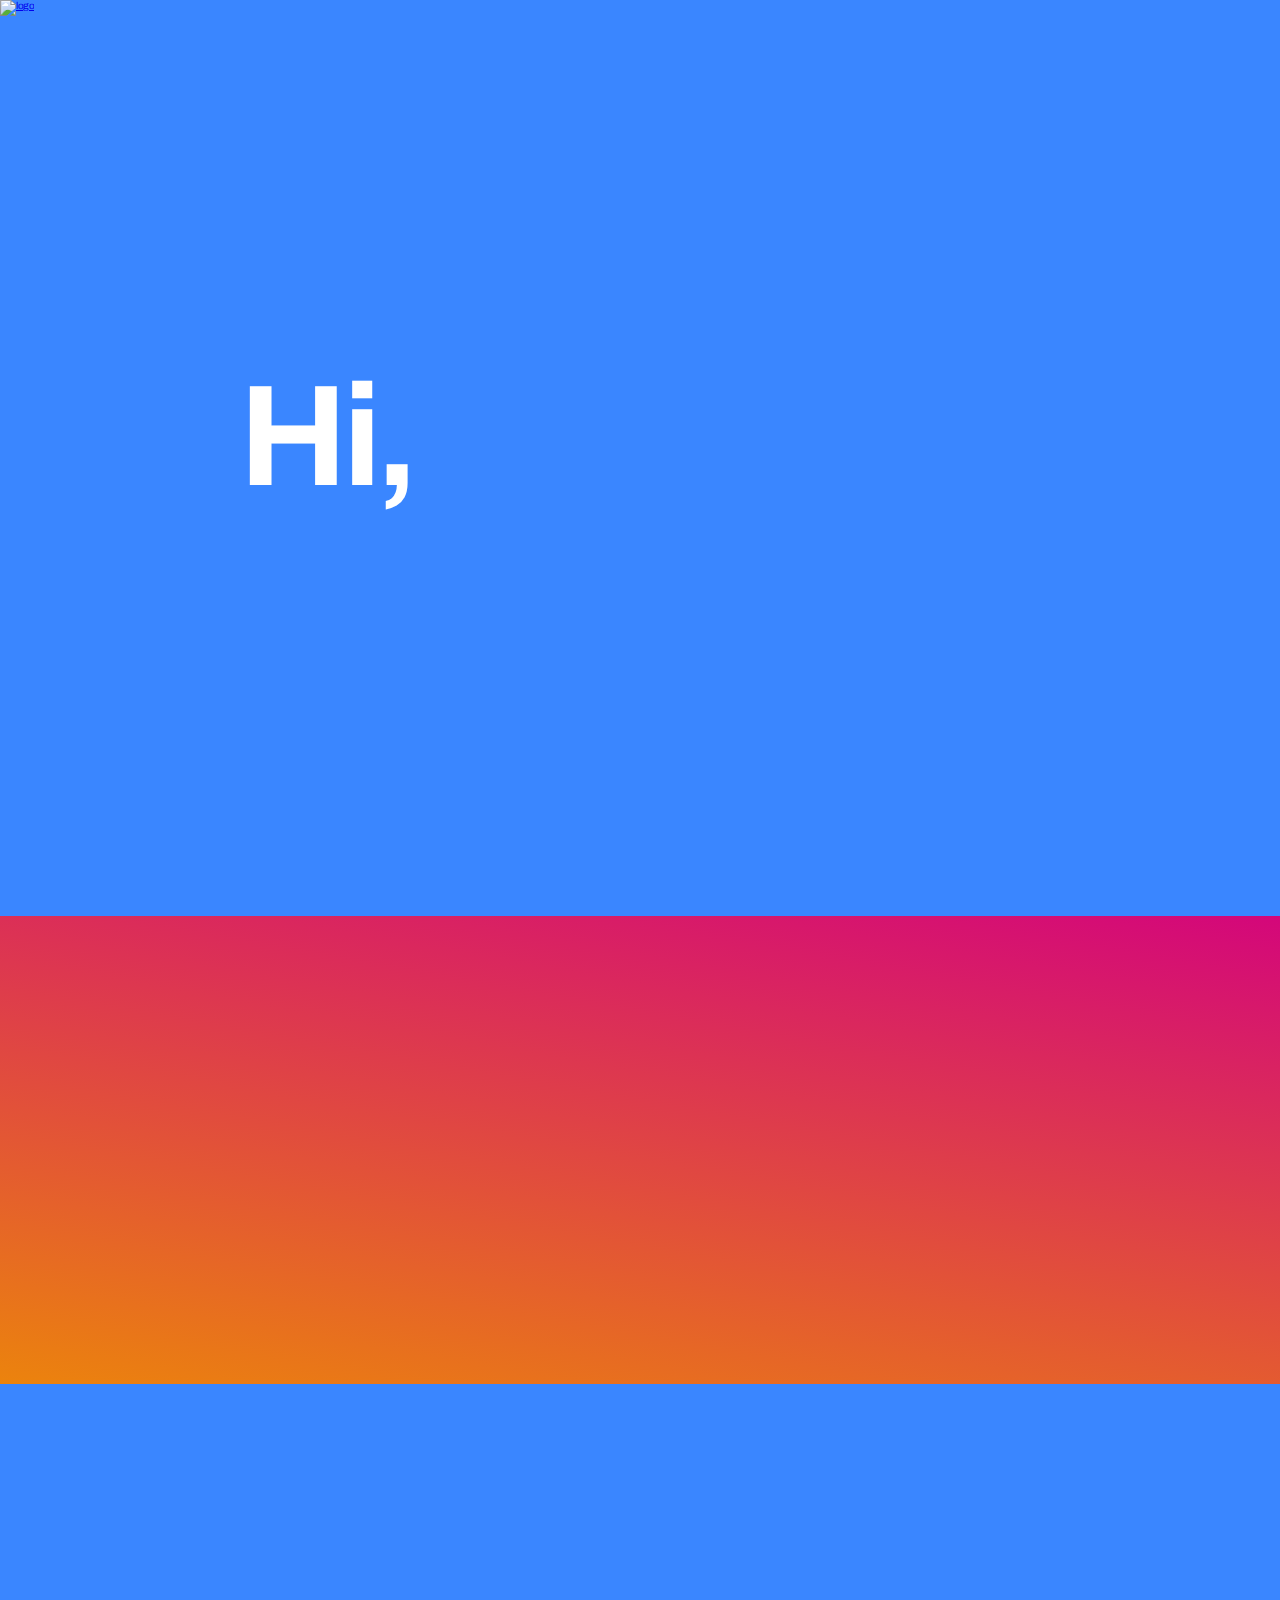
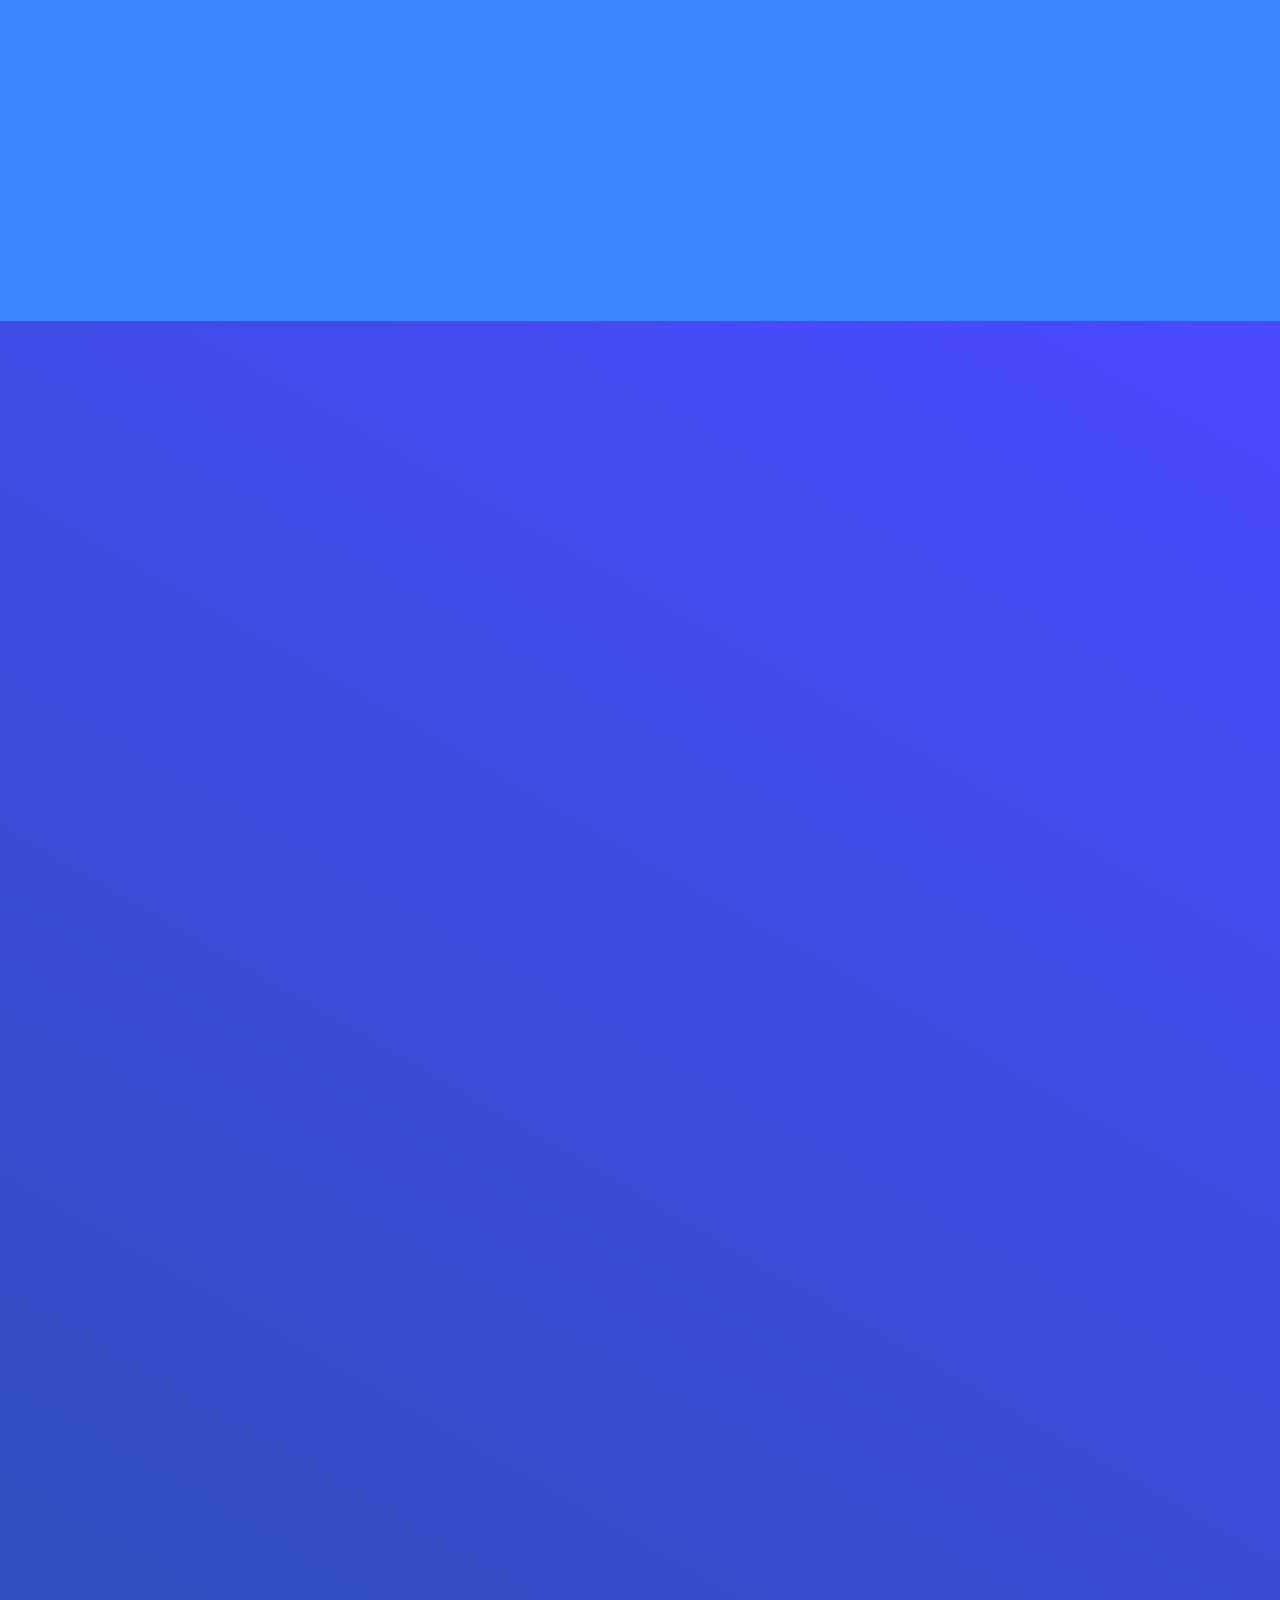
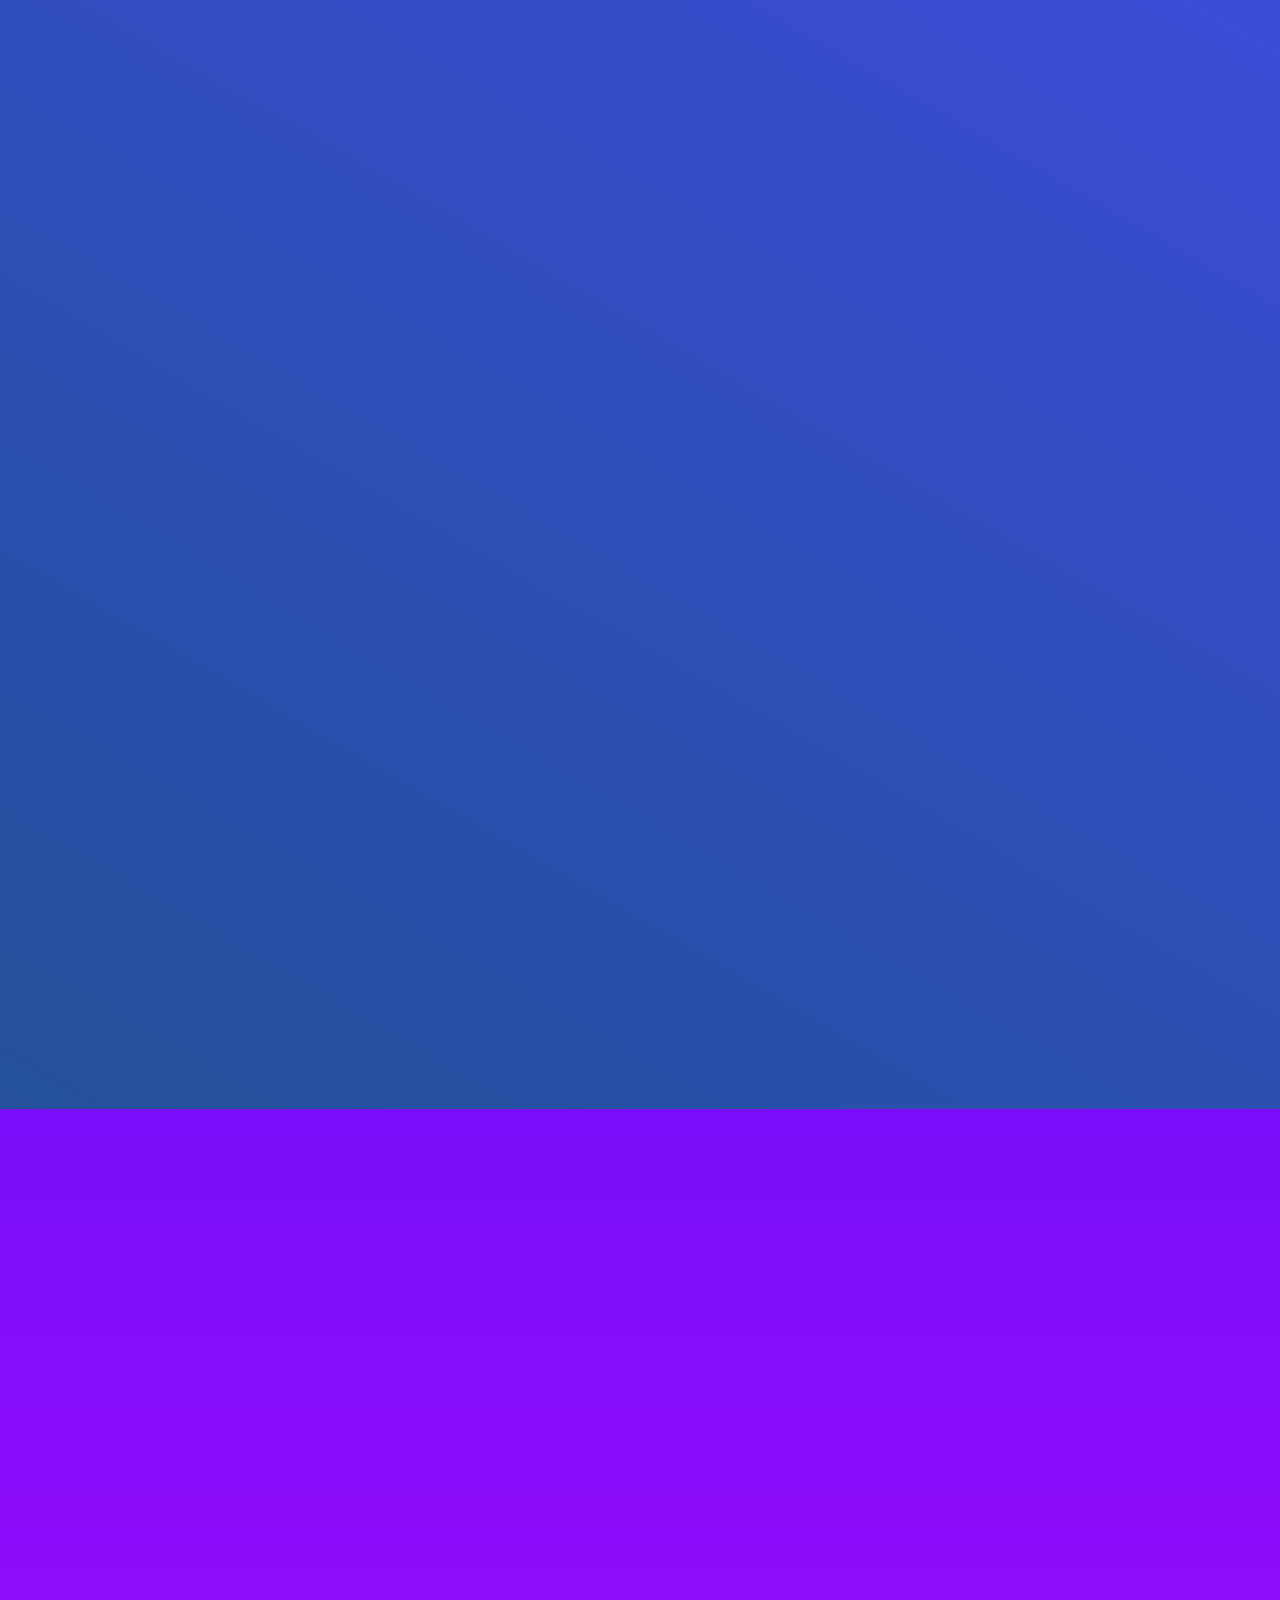
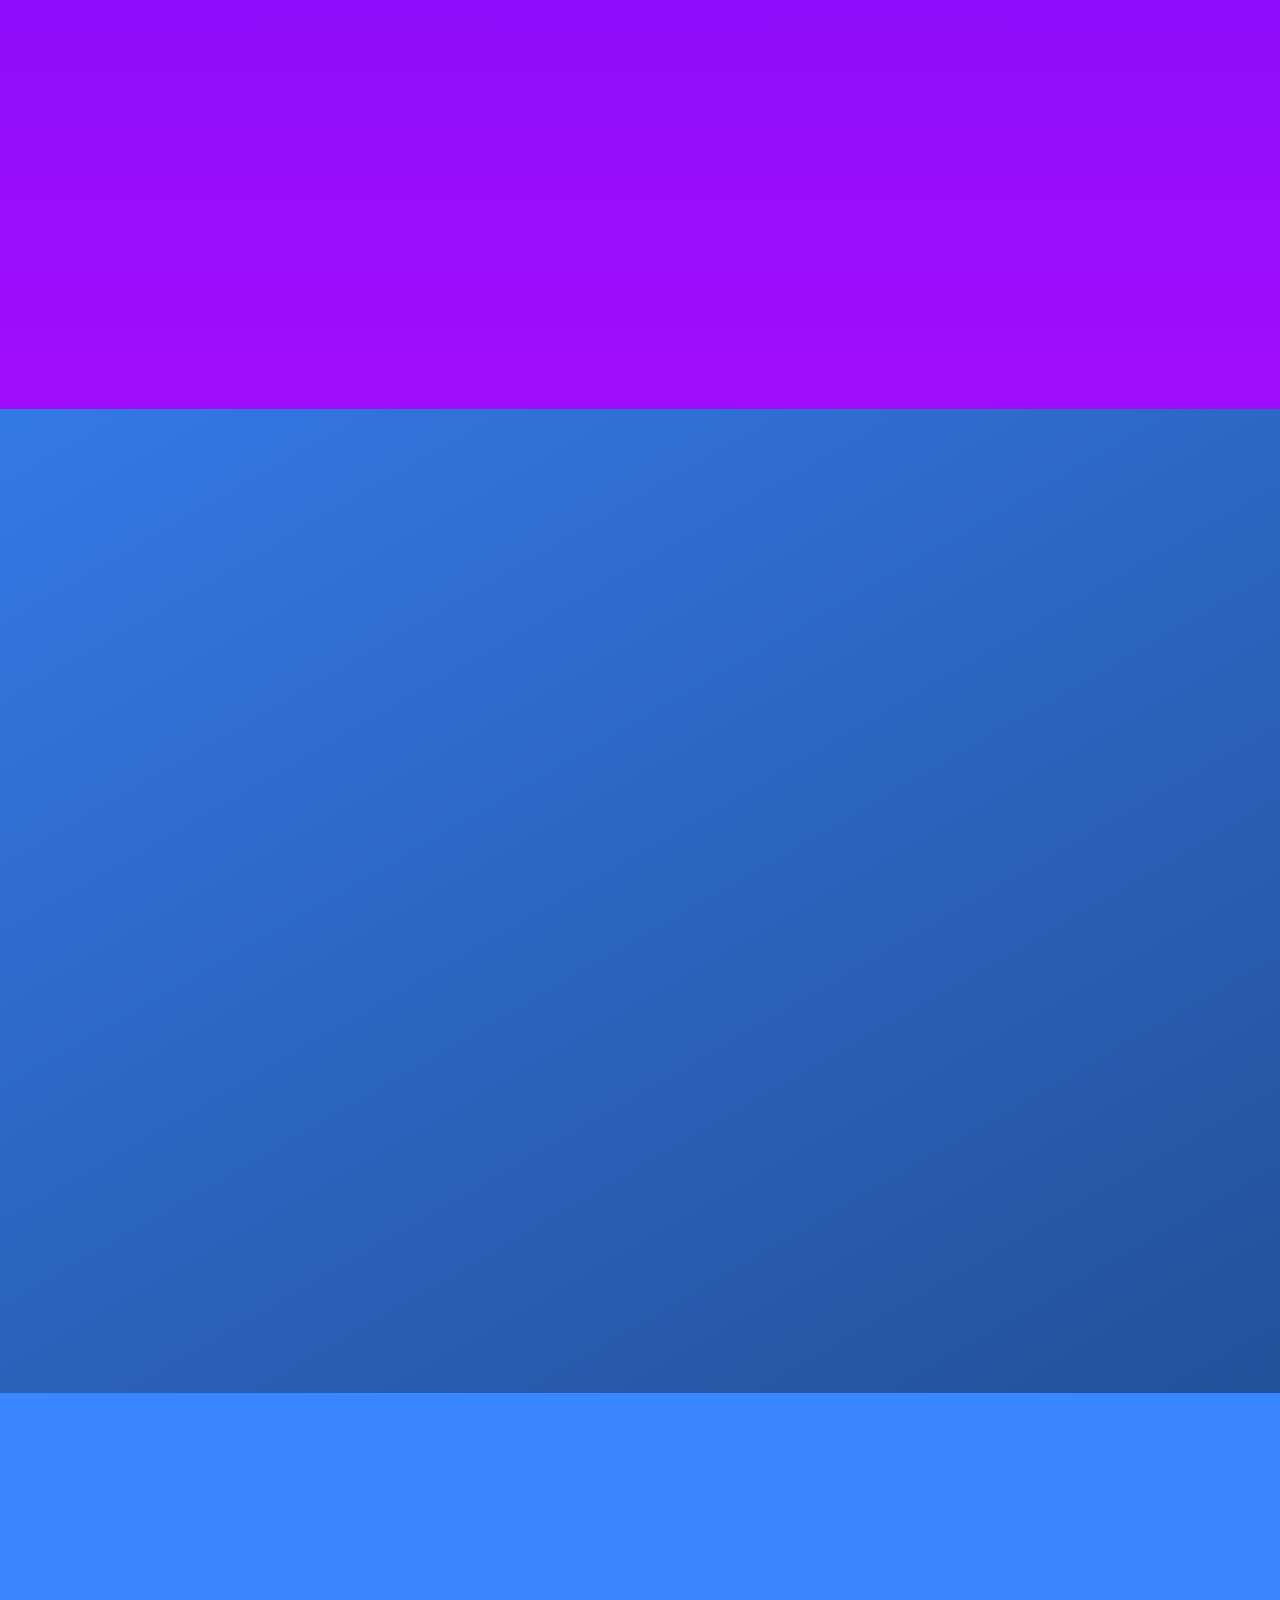
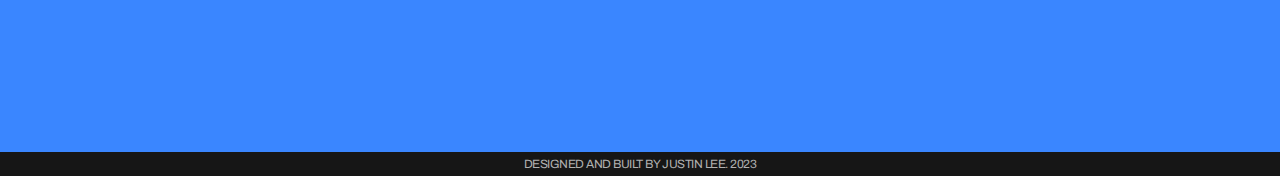
==== commit 5541d0ad: "updated projects and intro" ====
--- a/index.html
+++ b/index.html
@@ -121,24 +121,16 @@
       </div>
       <div class="promo-text">
         <p class="reveal fade-bottom">
-          Improving people's daily experiences through software development is
-          my focus, driven by a strong passion for learning and continuous
-          improvement. During my university years, I delved into aerospace and
-          mechanical engineering, utilizing mathematical models to create
-          data-driven solutions for enhanced efficiency. As I gained experience
-          across diverse industries, I became fascinated by the
-          <span class="reveal fade-bottom emphasized"
-            >profound impact of computing power and software automation on
-            optimizing systems and maximizing user satisfaction.</span
-          >
+          I love enhancing everyday experiences through software development. I'm constantly amazed by how computing and software systems continue to revolutionize our world.
+          <span class="reveal fade-bottom emphasized">
+              This fascination fuels my passion for building technology that empower users to achieve more.
+          </span>
         </p>
         <p class="reveal fade-bottom">
-          Through firsthand experience, I've seen how technology positively
-          affects lives. Motivated by this, I'm
-          <span class="reveal fade-bottom emphasized"
-            >dedicated to building impactful products and making meaningful
-            contributions to improve our world.</span
-          >
+          Throughout my journey as an engineer, I've had the opportunity to collaborate with talented teams and work on diverse projects. Witnessing the positive impact of technology on people's lives has been incredibly inspiring. It keeps me motivated to
+          <span class="reveal fade-bottom emphasized">
+              develop innovative products and tools that make a real difference.
+          </span>
         </p>
       </div>
     </section>
@@ -244,6 +236,27 @@
       </div>
       <div class="projects-dev-grid" id="dev-grid">
         <div class="project project-tile reveal fade-bottom">
+          <span>Edvo</span>
+          <a
+            class="project-link"
+            href="https://www.edvo.com/"
+            target="_blank"
+          >
+            <img
+              class="project-img"
+              src="public/imgs/edvo.png"
+              alt="edvo-ui"
+            />
+            <div class="overlay">
+              <span class="project-view"> View App </span>
+            </div>
+          </a>
+          <p>
+            A collaborative, dynamic data organization and productivity workflow app using canvas UI's. Built with a custom graph database architecture, using React, Node.js, WASM, Rust, and Electron.
+          </p>
+          <a href="javascript:void(0)" id="locked-link">Locked</a>
+        </div>
+        <div class="project project-tile reveal fade-bottom">
           <span>Optic Hub</span>
           <a
             class="project-link"
@@ -274,9 +287,9 @@
               src="public/imgs/optic-dashboard1.png"
               alt="optic-analytics-ui"
             />
-            <!-- <div class="overlay">
-              <span class="project-view"> View Demo </span>
-            </div> -->
+            <div class="overlay">
+              <span class="project-view"> Locked </span>
+            </div>
           </a>
           <p>
             Built for SmileML's product team, overseeing Optic. This is a full
@@ -288,15 +301,19 @@
         </div>
         <div class="project project-tile reveal fade-bottom">
           <span>Strata</span>
-          <a class="project-link" href="javascript:void(0)">
+          <a
+            class="project-link"
+            href="https://strata-plumsily.vercel.app/"
+            target="_blank"
+          >
             <img
               class="project-img"
               src="public/imgs/strata1.png"
               alt="strata-ui"
             />
-            <!-- <div class="overlay">
+            <div class="overlay">
               <span class="project-view"> View Demo </span>
-            </div> -->
+            </div>
           </a>
           <p>
             A full stack online whiteboard app built with Next.js, Fabric.js,
@@ -385,7 +402,7 @@
           >
         </div>
         <div class="project project-tile reveal fade-bottom">
-          <span>Formula 1 Schedule Landing Page</span>
+          <span>F1 Schedule Landing Page</span>
           <a
             class="project-link"
             href="https://plumsily.github.io/f1-new-tab/"
@@ -501,7 +518,7 @@
           <p class="reveal fade-bottom">
             When I'm not coding, you can find me spending time with my cat,
             Biscuit, drawing and building my own wooden furniture, or catching
-            the last Formula 1 race.
+            the latest Formula 1 race.
           </p>
         </div>
       </div>
--- a/public/css/projects.css
+++ b/public/css/projects.css
@@ -10,7 +10,7 @@
     rgba(78, 58, 255, 0.8)
   );
   display: flex;
-  gap: 8rem;
+  gap: 6rem;
   flex-direction: column;
   justify-content: space-evenly;
   align-items: center;
@@ -93,7 +93,7 @@
 }
 .project-link:hover .overlay {
   opacity: 1;
-  background: rgba(0, 0, 0, 0.5);
+  background: rgba(0, 0, 0, 0.6);
   transition: all 200ms ease;
 }
 .project-img {
@@ -155,7 +155,8 @@
   background-color: #89fc00 !important;
   transition: all 150ms cubic-bezier(0.165, 0.84, 0.44, 1) !important;
 }
-.projects-dev-grid {
+
+.projects-grid {
   display: none;
 }
 .projects-dev-grid .project-tile a:last-child {
@@ -166,13 +167,30 @@
   border-radius: 9999px;
   color: #89fc00;
   padding: 1.2rem 2.5rem;
+  transition: all 150ms cubic-bezier(0.165, 0.84, 0.44, 1);
 }
 .projects-dev-grid .project-tile a:last-child:hover {
-  transform: translateY(-5px);
+  /* transform: translateY(-5px); */
   color: black;
   border-color: #89fc00;
   background-color: #89fc00;
   transition: all 150ms cubic-bezier(0.165, 0.84, 0.44, 1);
+}
+
+.projects-summary {
+  display: flex;
+  flex-direction: column;
+  /* gap: 2rem; */
+  align-items: center;
+  justify-content: center;
+}
+.projects-summary h5 {
+  font-size: 3rem;
+}
+#locked-link {
+  pointer-events: none;
+  border-color: gray;
+  color: gray;
 }
 
 @media (max-width: 1600px) {
@@ -283,3 +301,22 @@
 #projects .projects-grid .reveal:nth-child(4) {
   animation-delay: 300ms;
 }
+
+#projects .projects-dev-grid .reveal:nth-child(1) {
+  animation-delay: 0ms;
+}
+#projects .projects-dev-grid .reveal:nth-child(2) {
+  animation-delay: 100ms;
+}
+#projects .projects-dev-grid .reveal:nth-child(3) {
+  animation-delay: 200ms;
+}
+#projects .projects--dev-grid .reveal:nth-child(4) {
+  animation-delay: 300ms;
+}
+#projects .projects--dev-grid .reveal:nth-child(5) {
+  animation-delay: 400ms;
+}
+#projects .projects--dev-grid .reveal:nth-child(6) {
+  animation-delay: 500ms;
+}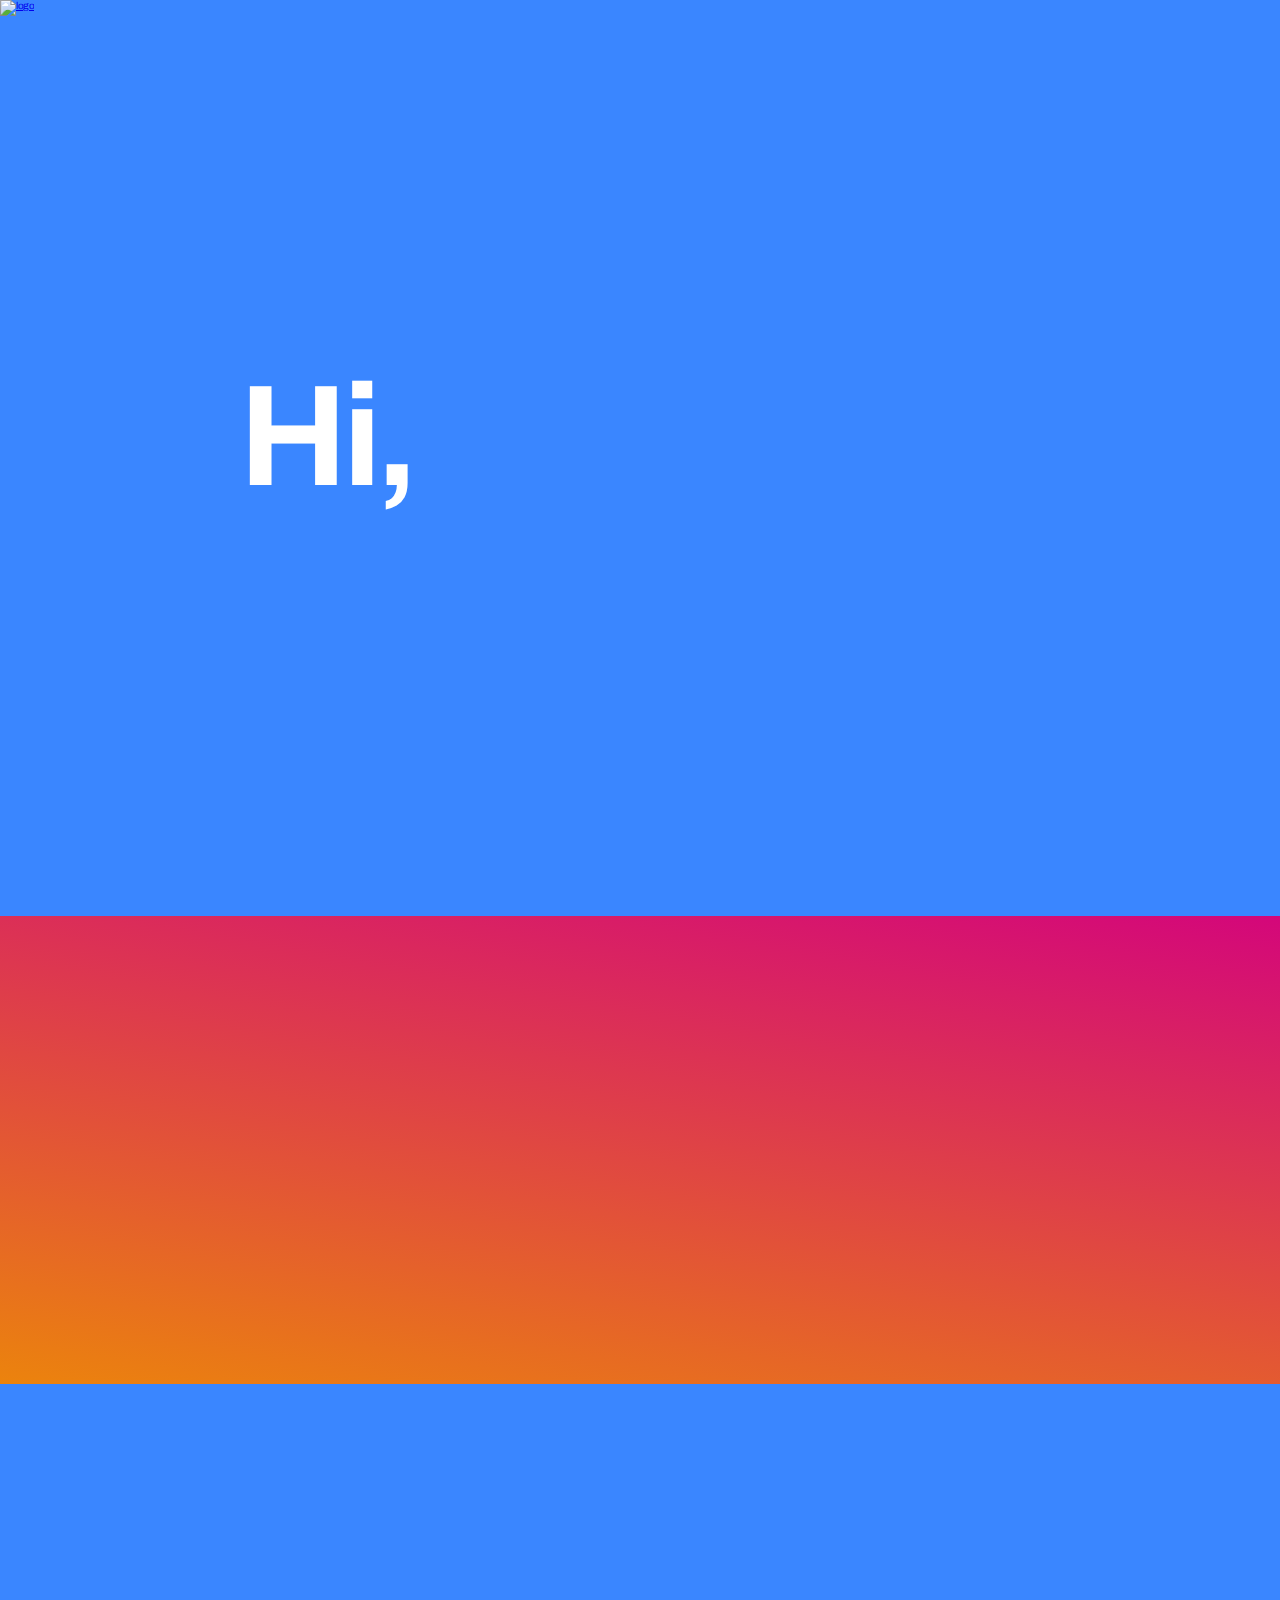
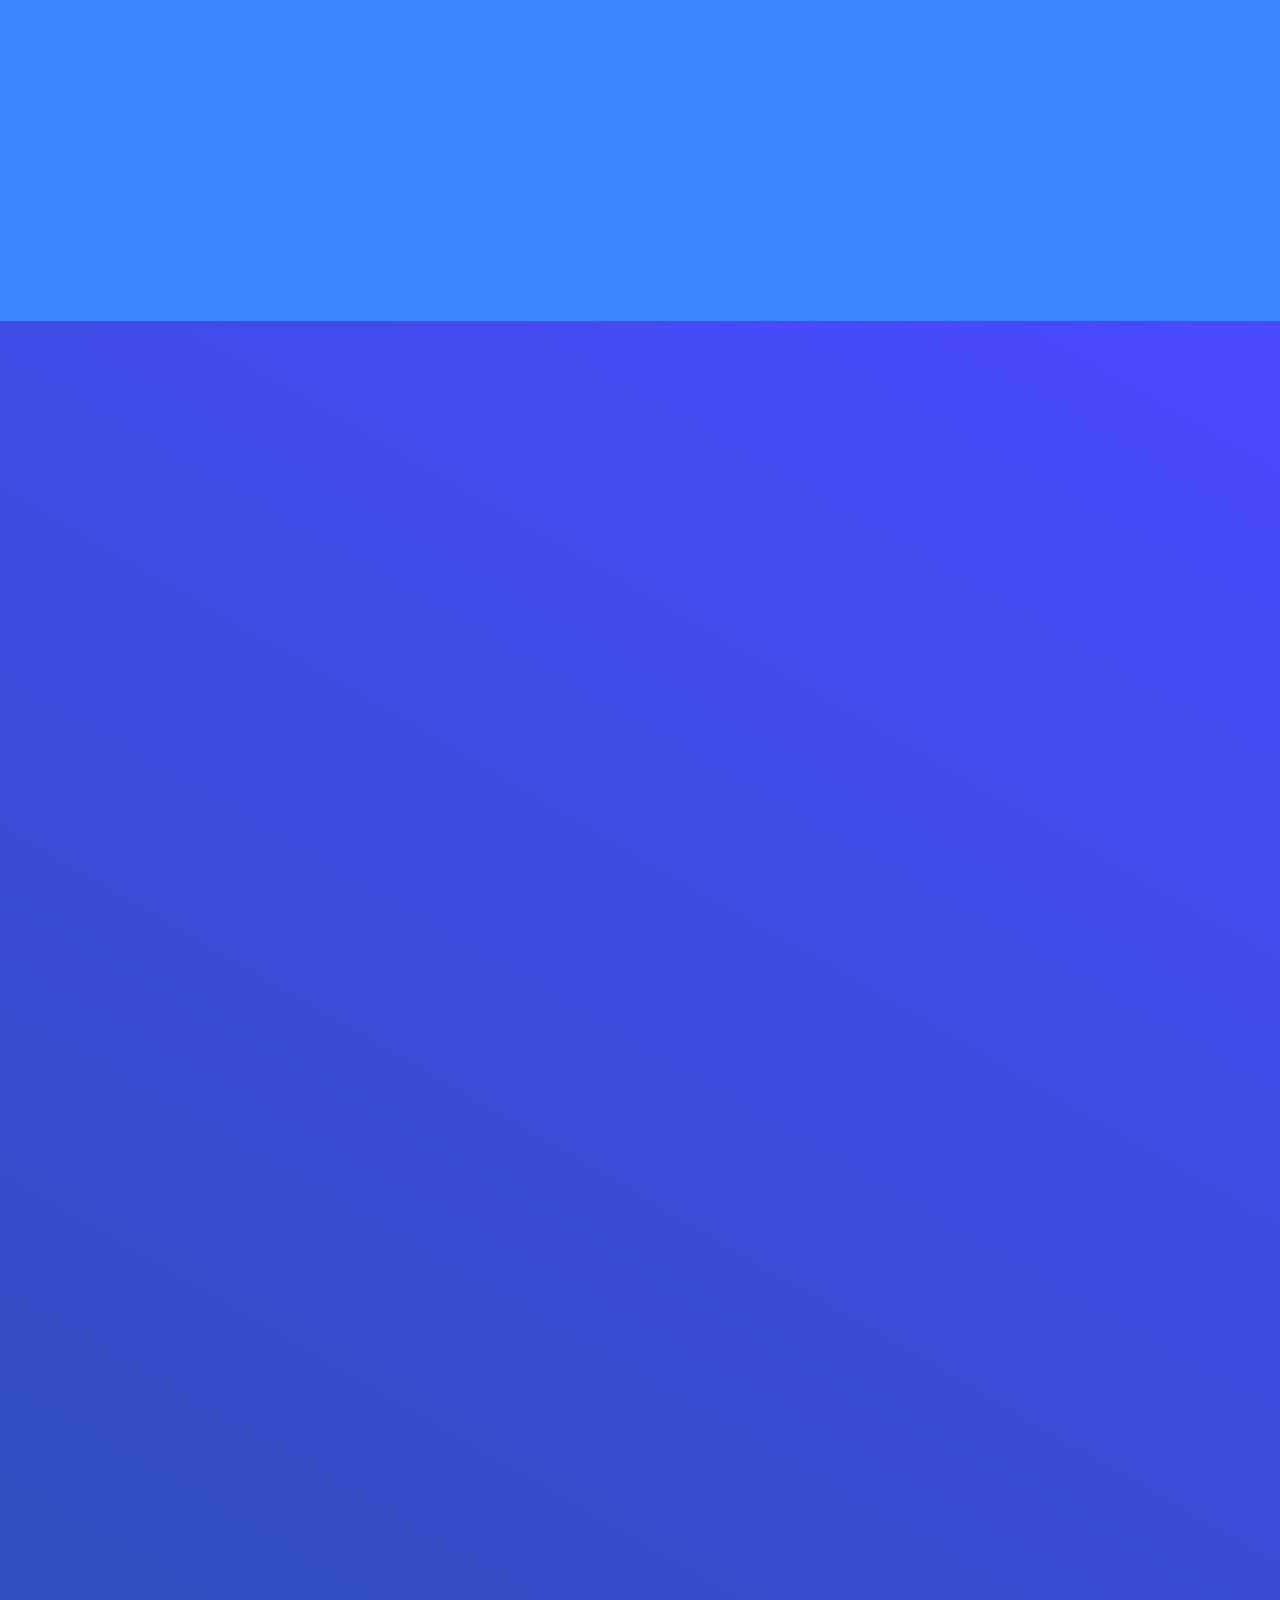
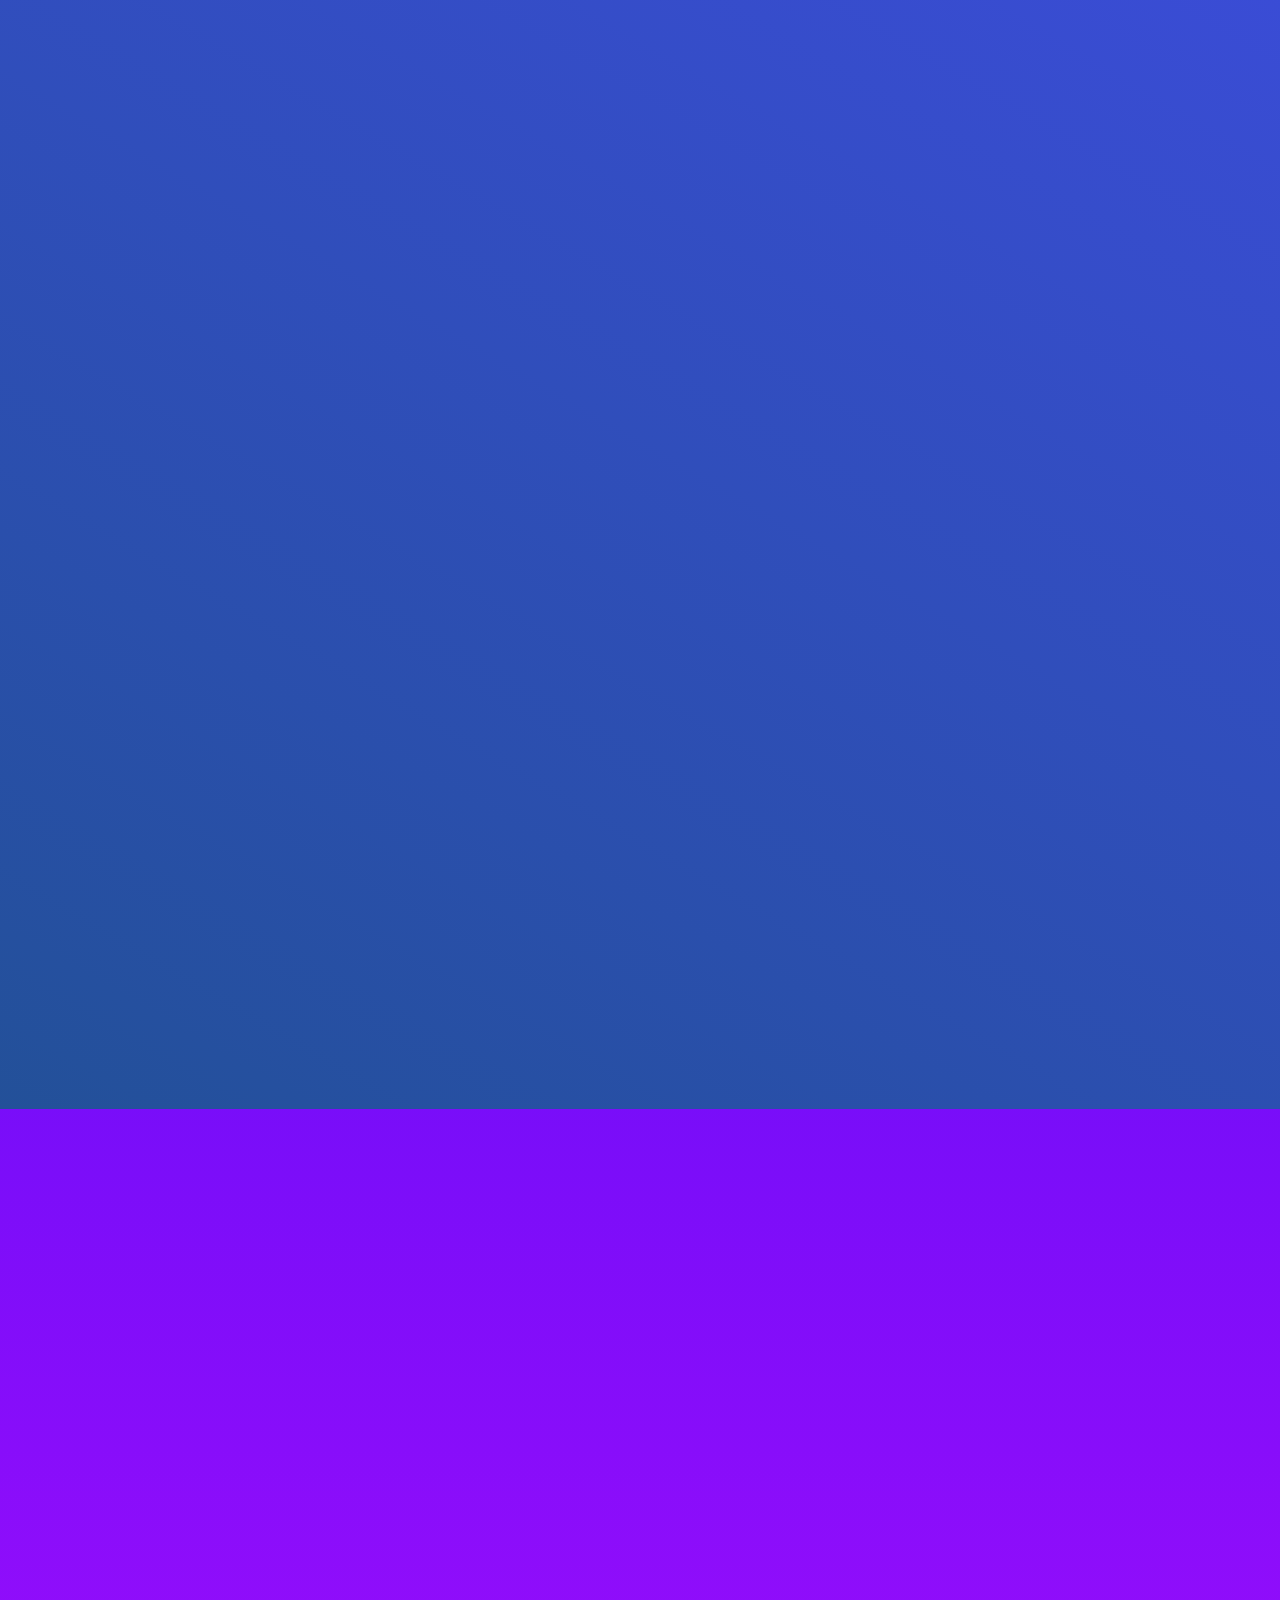
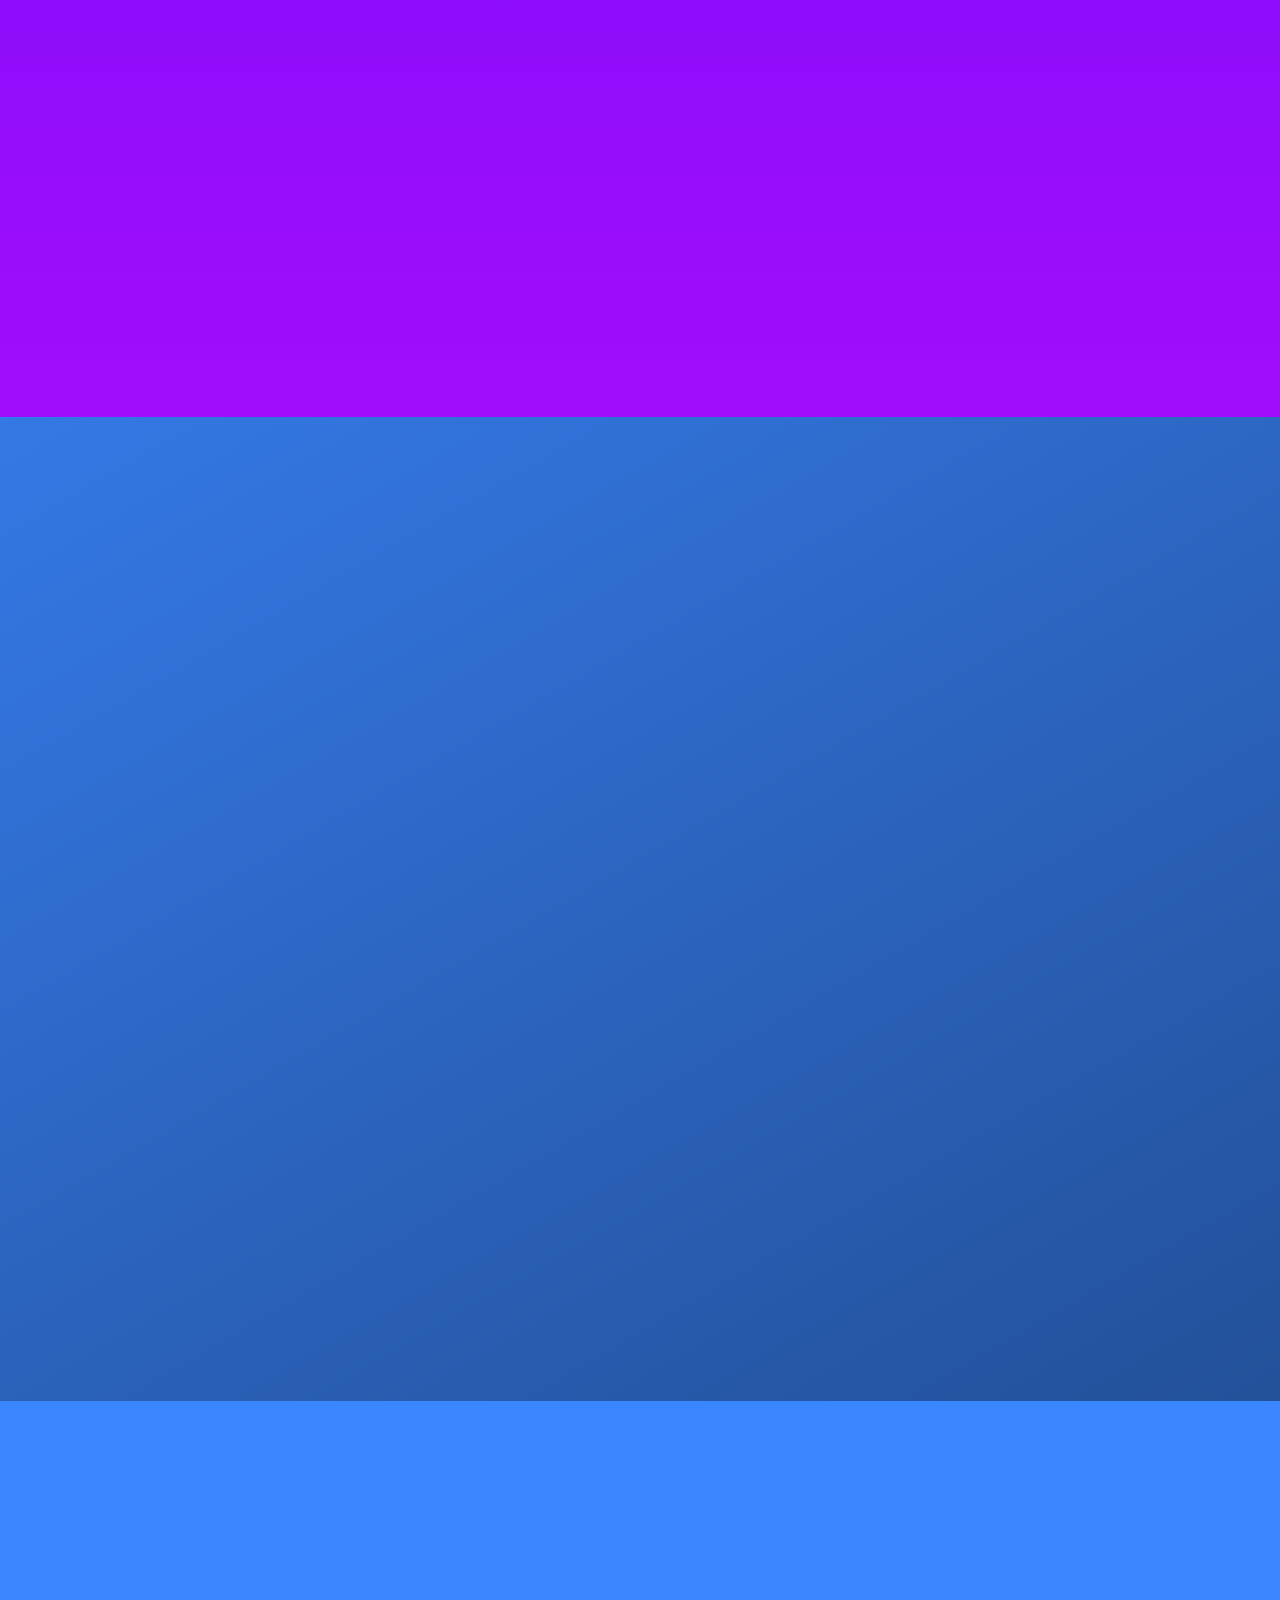
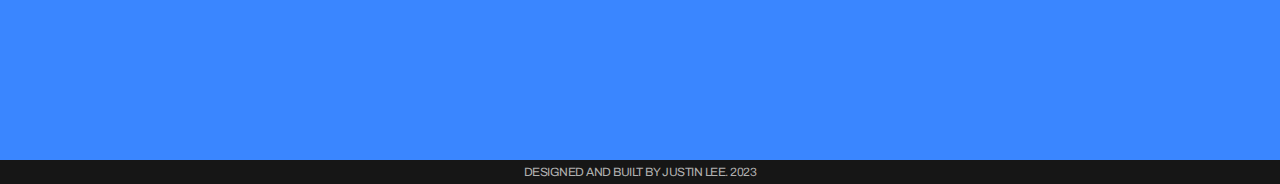
==== commit 2b23903c: "update services section" ====
--- a/index.html
+++ b/index.html
@@ -430,6 +430,70 @@
     </section>
     <section id="services">
       <section class="services-title">
+        <h5 class="reveal fade-bottom">My Tech Stack</h5>
+        <p class="services-subtitle reveal fade-bottom">
+          I specialize in a diverse range of technologies to deliver high-quality
+          software solutions. Here is the stack I use and have experience with:
+        </p>
+      </section>
+      <div class="icons">
+        <span class="fa fa-code reveal fade-bottom"></span>
+        <span class="fa fa-desktop reveal fade-bottom"></span>
+        <span class="fa fa-database reveal fade-bottom"></span>
+        <span class="fa fa-cloud reveal fade-bottom"></span>
+        <span class="fa fa-lock reveal fade-bottom"></span>
+        <span class="fa fa-cogs reveal fade-bottom"></span>
+      </div>
+      <div class="services-text">
+        <ol>
+          <li>
+            <p class="reveal fade-bottom">
+              <span>1. Languages</span><br />
+              <span>TypeScript, JavaScript, Python, Rust, MATLAB</span>
+            </p>
+          </li>
+          <li>
+            <p class="reveal fade-bottom">
+              <span>2. Frontend Development</span><br />
+              <span>
+                React, Next.js, Remix, Redux, Electron, PWA, Tailwind CSS, HTML5, CSS3, 
+                Figma, UI/UX, WebGL, Responsive Design
+              </span>
+            </p>
+          </li>
+          <li>
+            <p class="reveal fade-bottom">
+              <span>3. Backend Development</span><br />
+              <span>Node.js, Express, REST APIs, GraphQL, Microservices, WebSockets, Cloud Functions</span>
+            </p>
+          </li>
+          <li>
+            <p class="reveal fade-bottom">
+              <span>4. Database Management</span><br />
+              <span>Firebase, MongoDB, PostgreSQL, SQLite</span>
+            </p>
+          </li>
+          <li>
+            <p class="reveal fade-bottom">
+              <span>5. DevOps & Cloud</span><br />
+              <span>Google Cloud Platform, AWS, Docker, Vercel, GitLab CI/CD, GitHub Actions</span>
+            </p>
+          </li>
+          <li>
+            <p class="reveal fade-bottom">
+              <span>6. Testing & Security</span><br />
+              <span>Playwright, Jest, JWT, OAuth</span>
+            </p>
+          </li>
+          <li>
+            <p class="reveal fade-bottom">
+              <span>7. General & Other Skills</span><br />
+              <span>OOP, MVC, MVVM, Design Patterns, Agile, Jira, Version Control (Git), Continuous Integration</span>
+            </p>
+          </li>
+        </ol>
+      </div>
+      <!-- <section class="services-title">
         <h5 class="reveal fade-bottom">My Services</h5>
         <p class="services-subtitle reveal fade-bottom">
           I dedicate myself to presenting my clients with completed projects
@@ -483,7 +547,7 @@
             </p>
           </li>
         </ol>
-      </div>
+      </div> -->
     </section>
     <section id="about">
       <div class="about-title">
--- a/public/css/services.css
+++ b/public/css/services.css
@@ -182,7 +182,7 @@
     display: flex;
     justify-content: center;
     align-items: center;
-    font-size: 4rem;
+    font-size: 5rem;
     gap: 4rem;
   }
 
@@ -211,7 +211,7 @@
     font-weight: 600;
     font-size: 1.8rem;
     padding: 0.5rem 1.8rem;
-    border: 2px solid white;
+    border: 2px solid #89fc00;
     border-radius: 9999px;
     letter-spacing: normal;
     height: max-content;
